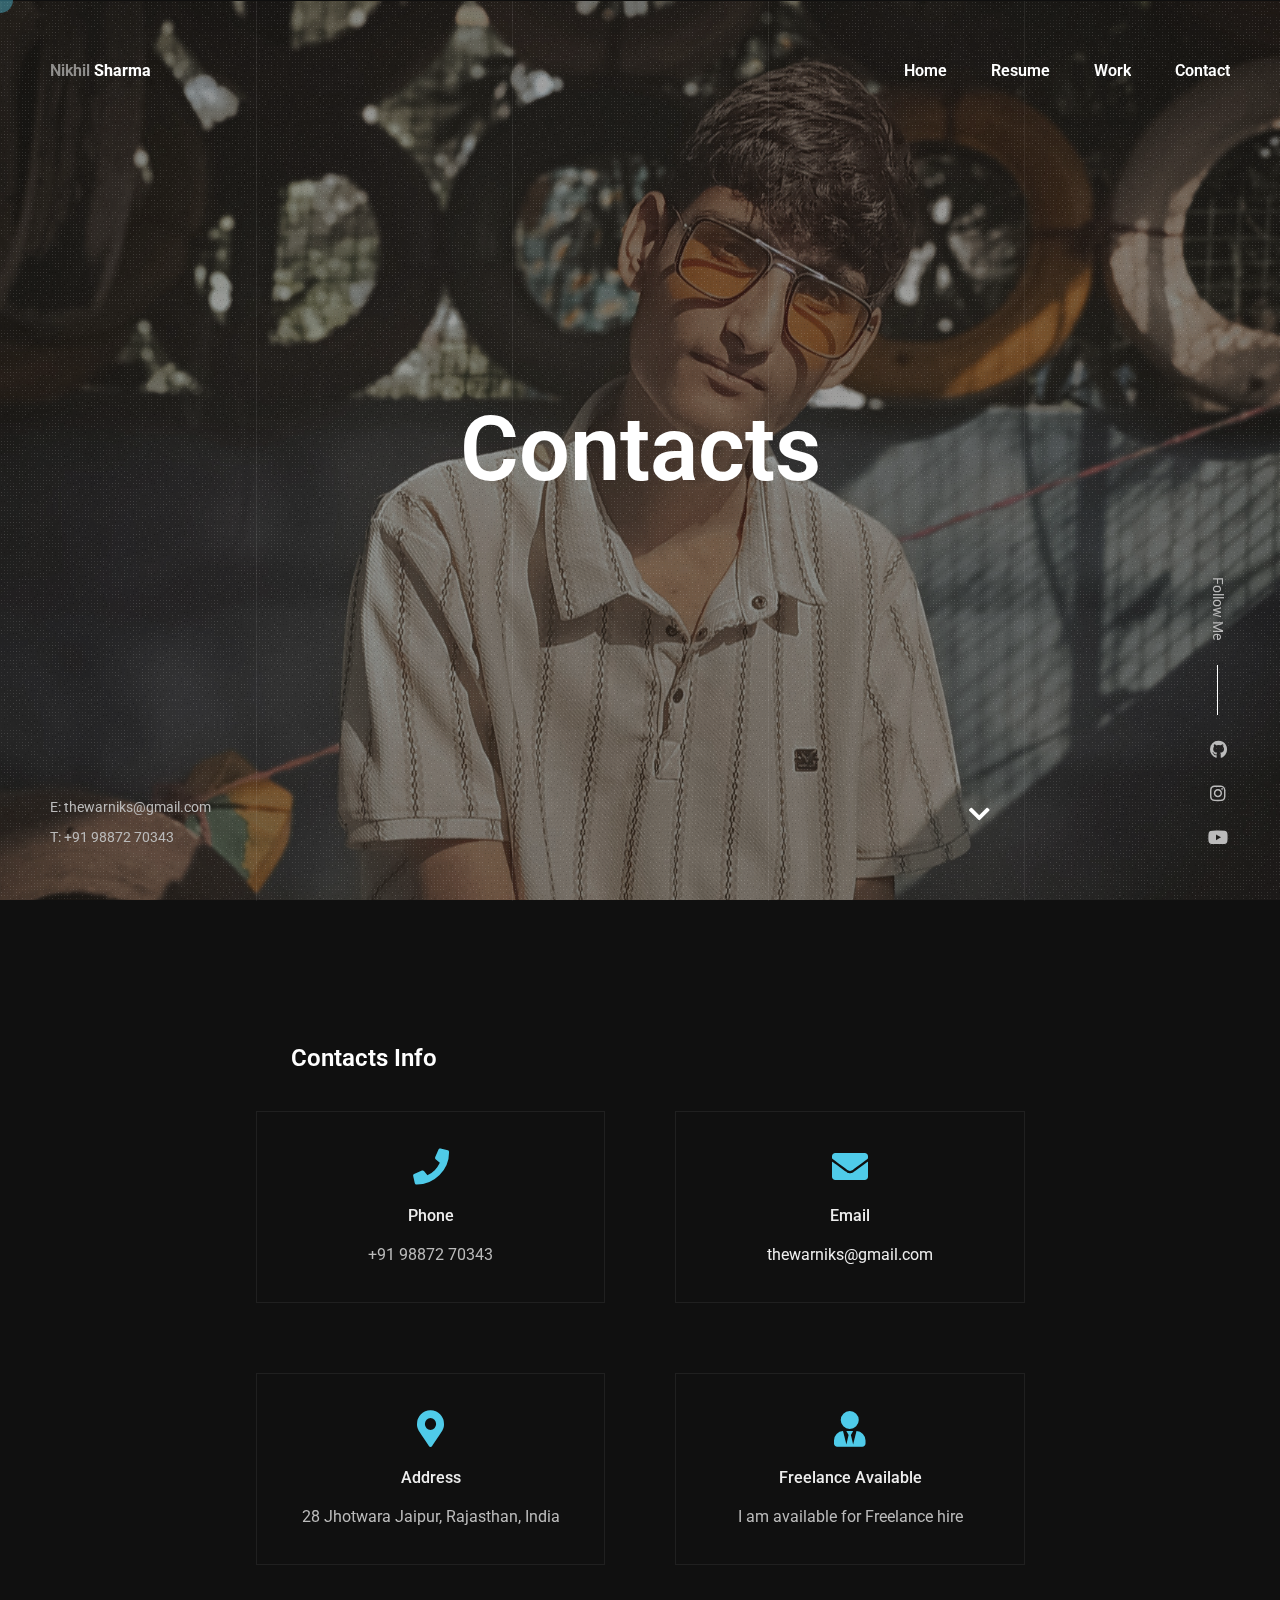
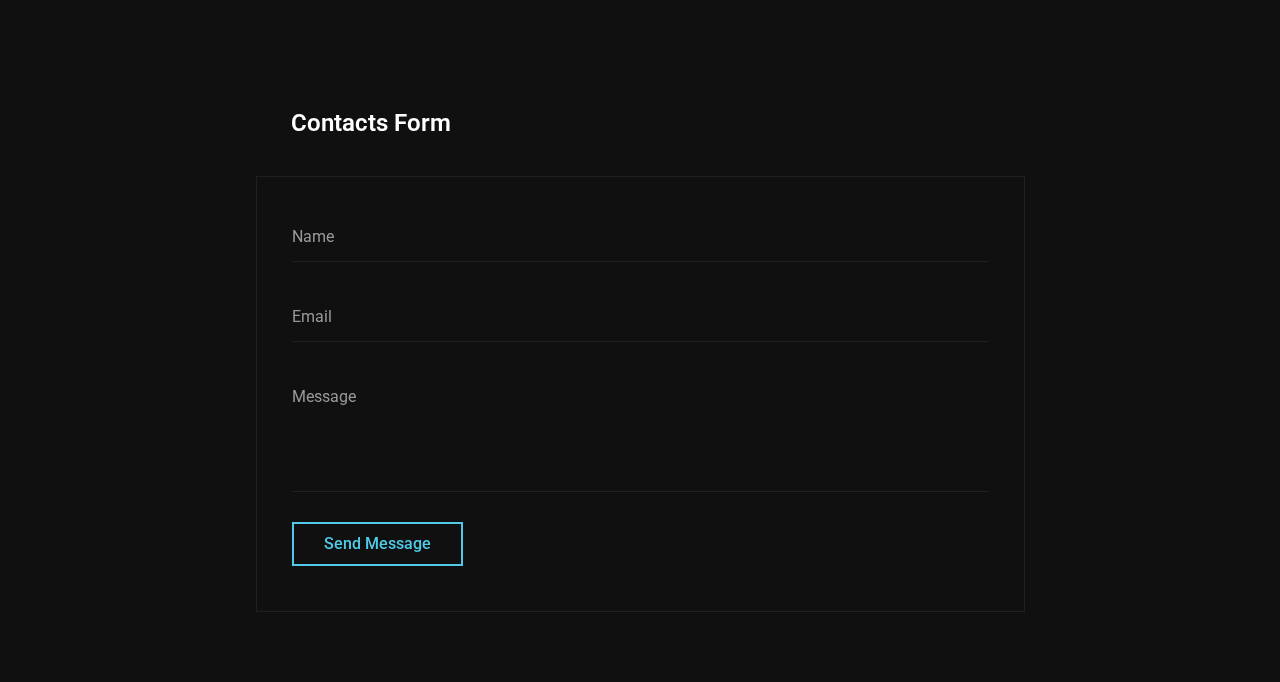
==== contacts_image.html @ a0427cec "third commit'" ====
<!doctype html>
<html lang="en-US">
<head>

	<!-- Meta -->
	<meta charset="UTF-8">
	<meta name="viewport" content="width=device-width, initial-scale=1, maximum-scale=1" />
	<meta name="description" content="CV & Resume Template" />
	<meta name="keywords" content="vcard, resposnive, resume, personal, card, cv, cvio, portfolio" />
	<meta name="author" content="beshleyua" />

	<!-- Title -->
	<title>Nikhil - Portfolio</title>

	<!-- Fonts -->
	<link href="https://fonts.googleapis.com/css?family=Roboto:100,100i,300,300i,400,400i,500,500i,700,700i,900,900i&display=swap&subset=cyrillic" rel="stylesheet">

	<!-- Styles -->
	<link rel="stylesheet" href="css/basic.css" />
	<link rel="stylesheet" href="css/layout.css" />
	<link rel="stylesheet" href="css/magnific-popup.css" />
	<link rel="stylesheet" href="css/animate.css" />
	<link rel="stylesheet" href="css/jarallax.css" />
	<link rel="stylesheet" href="css/swiper.css" />
	<link rel="stylesheet" href="css/fontawesome.css" />
	<link rel="stylesheet" href="css/brands.css" />
	<link rel="stylesheet" href="css/solid.css" />
	<link rel="stylesheet" href="css/theme-colors/blue.css" />

	<!-- Theme Colors
	<link rel="stylesheet" href="css/theme-colors/blue.css" />
	<link rel="stylesheet" href="css/theme-colors/green.css" />
	<link rel="stylesheet" href="css/theme-colors/orange.css" />
	<link rel="stylesheet" href="css/theme-colors/brown.css" />
	<link rel="stylesheet" href="css/theme-colors/purple.css" />
	<link rel="stylesheet" href="css/theme-colors/red.css" />
	<link rel="stylesheet" href="css/theme-colors/beige.css" />
	<link rel="stylesheet" href="css/theme-colors/green_light.css" />
	<link rel="stylesheet" href="css/theme-colors/yellow.css" />
	<link rel="stylesheet" href="css/theme-colors/yellow_light.css" />
	-->
		
	<!--[if lt IE 9]>
	<script src="http://css3-mediaqueries-js.googlecode.com/svn/trunk/css3-mediaqueries.js"></script>
	<script src="http://html5shim.googlecode.com/svn/trunk/html5.js"></script>
	<![endif]-->

	<link rel="shortcut icon" href="images/favicons/favicon.ico">

</head>

<body>

	<!-- Preloader -->
	<div class="preloader">
		<div class="centrize full-width">
			<div class="vertical-center">
				<div class="spinner">
					<div class="double-bounce1"></div>
					<div class="double-bounce2"></div>
				</div>
			</div>
		</div>
	</div>
	
	<!-- Container -->
	<div class="container">

		<!-- Cursor -->
		<div class="cursor-follower"></div>
	
		<!-- Header -->
		<header class="header">
			<div class="head-top">

				<!-- menu button -->
				<a href="#" class="menu-btn"><span></span></a>

				<!-- logo -->
				<div class="logo hover-masks-logo">
					<a href="https://wq0b6-my.sharepoint.com/:b:/g/personal/ujjwalsharma_wq0b6_onmicrosoft_com/EQtHelRPhvJIs4PC88YXalkBJMvrb05Q7qUsfB_AtxaTFA?e=tdg04E" target="_blank">
						<span class="mask-lnk">Nikhil <strong>Sharma</strong></span>
						<span class="mask-lnk mask-lnk-hover">Download <strong>CV</strong></span>
					</a>
				</div>
				
				<!-- top menu -->						
				<div class="top-menu hover-masks">
					<div class="top-menu-nav">	
						<div class="menu-topmenu-container">
							<ul class="menu">
								<li class="menu-item current-menu-item">
									<a href="index.html">Home</a>
								</li>
								<li class="menu-item current-menu-item">
									<a href="resume_image.html">Resume</a>
								</li>
								<li class="menu-item current-menu-item">
									<a href="works_creative.html">Work</a>
								</li>
								<li class="menu-item current-menu-item">
									<a href="contacts_image.html">Contact</a>
								</li>
							</ul>
						</div>
					</div>
				</div>

			</div>
		</header>
		
		<!-- Wrapper -->
		<div class="wrapper">

			<!-- Section Started -->
			<div class="section started section-title" id="section-started">

				<!-- background -->
				<div class="video-bg jarallax" style="background-image: url(images/resume_bg.jpg);">
					<div class="video-bg-mask"></div>
					<div class="video-bg-texture" id="grained_container"></div>
				</div>

				<!-- started content -->
				<div class="centrize full-width">
					<div class="vertical-center">
						<div class="started-content">
							<h1 class="h-title">Contacts</h1>
							<div class="h-subtitles">
								<div class="h-subtitle typing-bread">
									<p class="breadcrumbs">
										<a href="index.html">Home</a> / Contacts
									</p>
								</div>
								<span class="typed-bread"></span>
							</div>
						</div>
					</div>
				</div>

				<!-- mosue button -->
				<a href="#" class="mouse_btn" style="display: none;"><span class="icon fas fa-chevron-down"></span></a>

			</div>

			<!-- Section Contacts Info -->
			<div class="section contacts" id="section-contacts-info">
				<div class="content">

					<!-- title -->
					<div class="title">
						<div class="title_inner">Contacts Info</div>
					</div>

					<!-- contacts items -->
					<div class="service-items">

						<div class="service-col">
							<div class="service-item content-box">
								<div class="icon"><span class="fas fa-phone"></span></div>
								<div class="name">Phone</div>
								<div class="text">+91 98872 70343</div>
							</div>
						</div> 
						
						<div class="service-col">
							<div class="service-item content-box">
								<div class="icon"><span class="fas fa-envelope"></span></div>
								<div class="name">Email</div>
								<div class="text"><a href="mailto:thewarniks@gmail.com" style="text-decoration: none;">thewarniks@gmail.com</a></div>
							</div>
						</div>

						<div class="service-col">
							<div class="service-item content-box">
								<div class="icon"><span class="fas fa-map-marker-alt"></span></div>
								<div class="name">Address</div>
								<div class="text">28 Jhotwara Jaipur, Rajasthan, India</div>
							</div>
						</div>

						<div class="service-col">
							<div class="service-item content-box">
								<div class="icon"><span class="fas fa-user-tie"></span></div>
								<div class="name">Freelance Available</div>
								<div class="text">I am available for Freelance hire</div>
							</div>
						</div>

					</div>

					<div class="clear"></div>
				</div>
			</div>

			<!-- Section Contacts Form -->
			<div class="section contacts" id="section-contacts">
				<div class="content">

					<!-- title -->
					<div class="title">
						<div class="title_inner">Contacts Form</div>
					</div>

					<!-- form -->
					<div class="contact_form content-box">
						<form id="cform" method="post">
							<div class="group-val">
   								<input type="text" name="name" placeholder="Name" />
							</div>
							<div class="group-val">
								<input type="email" name="email" placeholder="Email" />
							</div>
							<div class="group-val ct-gr">
								<textarea name="message" placeholder="Message"></textarea>
							</div>
							<div class="group-bts">
								<button type="submit" class="btn hover-animated">
									<span class="circle"></span>
									<span class="lnk">Send Message</span>
								</button>
							</div>
						</form>
						<div class="alert-success">
							<p>Thanks, your message is sent successfully.</p>
						</div>
					</div>

				</div>
				<div class="clear"></div>
			</div>

		</div>
		
		<!-- Footer -->
		<footer class="footer">
			<div class="copy">
				<p>E: thewarniks@gmail.com</p>
				<p>T: +91 98872 70343</p>
			</div>
			<div class="soc-box">
				<div class="follow-label">Follow Me</div>
				<div class="soc">
					<a target="_blank" href="https://github.com/thewarniks">
						<span class="icon fab fa-github"></span>
					</a>
					<a target="_blank" href="https://www.instagram.com/the_warniks/">
						<span class="icon fab fa-instagram"></span>
					</a>
					<a target="_blank" href="https://www.youtube.com/@warniks">
						<span class="icon fab fa-youtube"></span>
					</a>
				</div>
			</div>
			<div class="clear"></div>
		</footer>

		<!-- Lines -->
		<div class="lines">
			<div class="line-col"></div>
			<div class="line-col"></div>
			<div class="line-col"></div>
			<div class="line-col"></div>
			<div class="line-col"></div>
		</div>
		
	</div>

	<!-- Scripts -->
	<script src="js/jquery.min.js"></script>
	<script src="js/jquery.validate.js"></script>
	<script src="js/magnific-popup.js"></script>
	<script src="js/simpleParallax.js"></script>
	<script src="js/typed.js"></script>
	<script src="js/jarallax.js"></script>
	<script src="js/jarallax-video.js"></script>
	<script src="js/jarallax-element.js"></script>
	<script src="js/imagesloaded.pkgd.js"></script>
	<script src="js/isotope.pkgd.js"></script>
	<script src="js/swiper.js"></script>
	<script src="js/grained.js"></script>
	<script src="js/scripts.js"></script>

</body>
</html>
---- css/basic.css ----
/**
*	Nikhil - Portfolio (HTML)
*	Version: 1.1
*	Author: beshleyua
*	Author URL: http://themeforest.net/user/beshleyua
*	Copyright © Cvio by beshleyua. All Rights Reserved.
**/

/* TABLE OF CONTENTS
	- Basic
	- Preloader
	- Container
	- Columns
	- Typography
	- Links
	- Buttons
	- Forms
	- Lists
	- Code
	- Tables
	- Alignment
	- Text Formating
	- Blockquote
	- Animations
*/

/* - Basic */
html {
	margin-right: 0 !important;
}

body {
	margin: 0;
	padding: 0;
	border: none;
	font-family: "Roboto";
	font-size: 16px;
	line-height: 1.5;
	color: #bbb;
	background: #101010;
	letter-spacing: 0;
	font-weight: 400;
	-webkit-font-smoothing: antialiased;
	-moz-osx-font-smoothing: grayscale;
	text-rendering: optimizeLegibility;
}

body.scroll_hidden {
	overflow: hidden;
	height: 100vh;
}

* {
	box-sizing: border-box;
	-webkit-box-sizing: border-box;
}

.clear {
	clear: both;
}

.cursor-follower {
	margin: -13px 0 0 -13px;
	position: absolute;
	background: #4bffa5;
	width: 26px;
	height: 26px;
	-webkit-transition: transform 1s cubic-bezier(0.02, 1.2, 0.8, 1), opacity 0.25s ease;
	transition: transform 1s cubic-bezier(0.02, 1.2, 0.8, 1), opacity 0.25s ease;
	opacity: 0.4;
	z-index: 1111;
	pointer-events: none;
	border-radius: 50%;
	-moz-border-radius: 50%;
	-webkit-border-radius: 50%;
	-khtml-border-radius: 50%;
}

.cursor-follower.hide {
	opacity: 0 !important;
}

@media (max-width: 1199px) {
	.cursor-follower {
		display: none;
	}
}
/* - Preloader */
.preloader {
	position: fixed;
	top: 0;
	left: 0;
	right: 0;
	bottom: 0;
	text-align: center;
	z-index: 11111;
}
.preloader .spinner {
	position: absolute;
	left: 50%;
	top: 0;
	width: 1px;
	height: 100%;
}
.preloader .spinner .double-bounce1, .preloader .spinner .double-bounce2 {
	position: absolute;
	top: 0;
	left: 0;
	width: 100%;
	height: 100%;
}
.preloader .spinner .double-bounce2 {
	background: rgba(255, 255, 255, 0.5);
	height: 0;
	-webkit-animation: loading 2.0s infinite ease-in-out;
	animation: loading 2.0s infinite ease-in-out;
}

/* - Container */
.container {
	position: relative;
	margin: 0;
	overflow: hidden;
}

.container:before {
	pointer-events: none;
	z-index: 12;
}

.lines {
	position: fixed;
	top: 0;
	left: 0;
	width: 100%;
	height: 100vh;
	font-size: 0;
	pointer-events: none;
	z-index: 1111;
}
.lines.no-lines .line-col:before {
	opacity: 0;
}

.lines .line-col {
	position: relative;
	display: inline-block;
	vertical-align: top;
	width: 20%;
	height: 100vh;
}

.lines .line-col:first-child:before {
	background: transparent;
}

.lines .line-col:first-child:after {
	left: auto;
	right: 0;
	width: 1000%;
}

.lines .line-col:first-child .line {
	display: none;
}

.lines .line-col:last-child:after {
	left: 0;
	right: auto;
	width: 1000%;
}

.lines .line-col:nth-child(1):before {
	-o-transition-delay: 2.9s;
	-webkit-transition-delay: 2.9s;
	transition-delay: 2.9s;
}

.lines .line-col:nth-child(1):after {
	top: 0;
	bottom: auto;
	-webkit-transition-delay: 0.9s;
	-o-transition-delay: 0.9s;
	transition-delay: 0.9s;
}

.lines .line-col:nth-child(2):before {
	-o-transition-delay: 2.7s;
	-webkit-transition-delay: 2.7s;
	transition-delay: 2.7s;
}

.lines .line-col:nth-child(2):after {
	top: auto;
	bottom: 0;
	-webkit-transition-delay: 0.7s;
	-o-transition-delay: 0.7s;
	transition-delay: 0.7s;
}

.lines .line-col:nth-child(3):before {
	-o-transition-delay: 2.2s;
	-webkit-transition-delay: 2.2s;
	transition-delay: 2.2s;
}

.lines .line-col:nth-child(3):after {
	top: 0;
	bottom: auto;
	-webkit-transition-delay: 0.2s;
	-o-transition-delay: 0.2s;
	transition-delay: 0.2s;
}

.lines .line-col:nth-child(4):before {
	-o-transition-delay: 2.5s;
	-webkit-transition-delay: 2.5s;
	transition-delay: 2.5s;
}

.lines .line-col:nth-child(4):after {
	top: auto;
	bottom: 0;
	-webkit-transition-delay: 0.5s;
	-o-transition-delay: 0.5s;
	transition-delay: 0.5s;
}

.lines .line-col:nth-child(5):before {
	-o-transition-delay: 3s;
	-webkit-transition-delay: 3s;
	transition-delay: 3s;
}

.lines .line-col:nth-child(5):after {
	top: 0;
	bottom: auto;
	-webkit-transition-delay: 1s;
	-o-transition-delay: 1s;
	transition-delay: 1s;
}

.lines .line-col:before {
	content: '';
	position: absolute;
	left: 0;
	top: 0;
	width: 1px;
	height: 0%;
	background: rgba(255, 255, 255, 0.07);
	transition: height 1s cubic-bezier(0.165, 0.85, 0.45, 1) 0s;
	-moz-transition: height 1s cubic-bezier(0.165, 0.85, 0.45, 1) 0s;
	-webkit-transition: height 1s cubic-bezier(0.165, 0.85, 0.45, 1) 0s;
	-o-transition: height 1s cubic-bezier(0.165, 0.85, 0.45, 1) 0s;
}

.lines .line-col:after {
	content: '';
	position: absolute;
	left: 0;
	top: 0;
	width: 100%;
	height: 100%;
	background: #1E1E1E;
	z-index: 12;
	transition: height 1s cubic-bezier(0.165, 0.85, 0.45, 1) 0s;
	-moz-transition: height 1s cubic-bezier(0.165, 0.85, 0.45, 1) 0s;
	-webkit-transition: height 1s cubic-bezier(0.165, 0.85, 0.45, 1) 0s;
	-o-transition: height 1s cubic-bezier(0.165, 0.85, 0.45, 1) 0s;
}

.lines.finish .line-col:before {
	height: 100%;
}

.lines.finish .line-col:after {
	height: 0%;
}

.lines.ready {
	z-index: 11;
}

.wrapper {
	position: relative;
}

.breadcrumbs {
	margin: 0;
}

.lines-off .lines .line-col:before {
	display: none;
}

.lines-on .lines .line-col:before {
	display: block;
}

@media (max-width: 1199px) {
	.lines .line-col {
		width: 33.333%;
	}

	.lines .line-col:nth-child(4),
	.lines .line-col:nth-child(5) {
		display: none;
	}
}
@media (max-width: 720px) {
	.lines .line-col {
		width: 50%;
	}

	.lines .line-col:nth-child(3),
	.lines .line-col:nth-child(4),
	.lines .line-col:nth-child(5) {
		display: none;
	}
}
/* - Columns */
.cols {
	position: relative;
}

.cols .col.col-sm {
	float: left;
	width: 25%;
}

@media (max-width: 720px) {
	.cols .col.col-sm {
		width: 100%;
	}
}
.cols .col.col-lg {
	float: left;
	width: 75%;
}

@media (max-width: 720px) {
	.cols .col.col-lg {
		width: 100%;
	}
}
.cols .col.col-md {
	float: left;
	width: 50%;
}

@media (max-width: 720px) {
	.cols .col.col-md {
		width: 100%;
	}
}
.cols:after {
	content: '';
	display: block;
	clear: both;
}

/* - Typography */
h1,
h2,
h3,
h4,
h5,
h6 {
	font-weight: 700;
	font-family: "Roboto";
	margin: 0;
	margin-top: 30px;
	margin-bottom: 30px;
	color: #141414;
}

h1 {
	font-size: 34px;
}

h2 {
	font-size: 30px;
}

h3 {
	font-size: 26px;
}

h4 {
	font-size: 22px;
}

h5 {
	font-size: 18px;
}

h6 {
	font-size: 14px;
}

p {
	font-size: 16px;
	padding: 0;
	margin: 30px 0;
}

strong {
	font-weight: 700;
}

@media screen and (max-width: 720px) {
	h1 {
		font-size: 24px;
	}

	h2 {
		font-size: 20px;
	}

	h3 {
		font-size: 18px;
	}

	h4 {
		font-size: 16px;
	}

	h5 {
		font-size: 14px;
	}

	h6 {
		font-size: 13px;
	}

	p {
		margin: 20px 0;
	}
}
/* - Links */
a {
	color: #eee;
	text-decoration: underline;
	outline: none;
}

a:hover {
	text-decoration: none;
	color: #4bffa5;
}

/* Animate Button Hover */
.ink {
	display: block;
	position: absolute;
	background: #4bffa5;
	transform: scale(0);
	-webkit-transform: scale(0);
	-moz-transform: scale(0);
	-o-transform: scale(0);
	transition: transform 2s cubic-bezier(0.165, 0.85, 0.45, 1) 0s;
	-moz-transition: transform 2s cubic-bezier(0.165, 0.85, 0.45, 1) 0s;
	-webkit-transition: transform 2s cubic-bezier(0.165, 0.85, 0.45, 1) 0s;
	-o-transition: transform 2s cubic-bezier(0.165, 0.85, 0.45, 1) 0s;
	border-radius: 100%;
	-moz-border-radius: 100%;
	-webkit-border-radius: 100%;
	-khtml-border-radius: 100%;
}

.ink.ink-animate {
	transform: scale(3);
	-webkit-transform: scale(3);
	-moz-transform: scale(3);
	-o-transform: scale(3);
}

.hover-animated .circle {
	position: absolute;
	width: 100%;
	height: 100%;
	display: block;
}

/* - Buttons */
.bts-center {
	text-align: center;
}

.bts-list {
	font-size: 0px;
}

.bts-list .btn {
	margin-right: 20px;
	margin-top: 20px;
}

.bts-list .btn:last-child {
	margin-right: 0px;
}

a.btn,
.btn, .single-post-text input[type="submit"] {
	margin-bottom: 10px;
	position: relative;
	overflow: hidden;
	display: inline-block;
	vertical-align: middle;
	height: 44px;
	line-height: 40px;
	text-align: center;
	font-size: 16px;
	color: #4bffa5;
	font-weight: 500;
	text-decoration: none;
	background: none;
	border: 2px solid #4bffa5;
	cursor: pointer;
	transition: 1s all cubic-bezier(0.165, 0.85, 0.45, 1) 0s;
	-moz-transition: 1s all cubic-bezier(0.165, 0.85, 0.45, 1) 0s;
	-webkit-transition: 1s all cubic-bezier(0.165, 0.85, 0.45, 1) 0s;
	-o-transition: 1s all cubic-bezier(0.165, 0.85, 0.45, 1) 0s;
}

a.btn .lnk,
.btn .lnk {
	padding: 0 30px;
	position: relative;
	display: block;
	z-index: 2;
	pointer-events: none;
}

a.btn:hover,
.btn:hover {
	color: #101010;
}

@media screen and (max-width: 720px) {
	a.btn, .btn, .single-post-text input[type="submit"] {
		font-size: 14px;
	}
}
/* - Forms */
form.post-password-form {
	max-width: 400px;
	margin: 0 auto;
	text-align: center;
}

input,
textarea,
button {
	display: block;
	font-family: "Roboto";
	font-size: 16px;
	height: 50px;
	width: 100%;
	color: #eee;
	margin-bottom: 30px;
	padding: 0;
	background: none !important;
	border: none;
	border-bottom: 1px solid rgba(255, 255, 255, 0.07);
	resize: none;
	outline: 0;
	border-radius: 0%;
	-moz-border-radius: 0%;
	-webkit-border-radius: 0%;
	-khtml-border-radius: 0%;
	transition: all 0.3s ease 0s;
	-moz-transition: all 0.3s ease 0s;
	-webkit-transition: all 0.3s ease 0s;
	-o-transition: all 0.3s ease 0s;
}

input:focus,
textarea:focus,
button:focus {
	color: #eee;
	border-bottom: 1px solid #eee;
}

textarea {
	height: 120px;
	padding: 0;
	padding-top: 15px;
}

button {
	width: auto;
	display: inline-block;
	vertical-align: top;
	text-align: left;
	border-bottom: 1px solid #eee;
	cursor: pointer;
	color: #eee;
}

button:hover {
	border-bottom: 1px solid #4bffa5;
}

label,
legend {
	display: block;
	padding-bottom: 10px;
	font-family: "Roboto";
	font-size: 13px;
}

fieldset {
	border-width: 0;
	padding: 0;
}

input[type="checkbox"],
input[type="radio"] {
	display: inline;
}

::-webkit-input-placeholder {
	color: #999999;
}

:-moz-placeholder {
	color: #999999;
}

::-moz-placeholder {
	color: #999999;
}

:-ms-input-placeholder {
	color: #999999;
}

input:focus::-webkit-input-placeholder,
textarea:focus::-webkit-input-placeholder {
	color: #eee;
}

input:focus:-moz-placeholder,
textarea:focus:-moz-placeholder {
	color: #eee;
}

input:focus::-moz-placeholder,
textarea:focus::-moz-placeholder {
	color: #eee;
}

input:focus:-ms-input-placeholder,
textarea:focus:-ms-input-placeholder {
	color: #eee;
}

input.error,
textarea.error,
input.wpcf7-not-valid,
textarea.wpcf7-not-valid {
	border-bottom: 1px solid red !important;
}

label.error,
.wpcf7-not-valid-tip {
	display: none !important;
}

input.error::-moz-placeholder,
textarea.error::-moz-placeholder,
input.wpcf7-not-valid::-moz-placeholder,
textarea.wpcf7-not-valid::-moz-placeholder {
	color: red;
}

input.error:-moz-placeholder,
textarea.error:-moz-placeholder,
input.wpcf7-not-valid:-moz-placeholder,
textarea.wpcf7-not-valid:-moz-placeholder {
	color: red;
}

input.error:-ms-input-placeholder,
textarea.error:-ms-input-placeholder,
input.wpcf7-not-valid:-ms-input-placeholder,
textarea.wpcf7-not-valid:-ms-input-placeholder {
	color: red;
}

input.error::-webkit-input-placeholder,
textarea.error::-webkit-input-placeholder,
input.wpcf7-not-valid::-webkit-input-placeholder,
textarea.wpcf7-not-valid::-webkit-input-placeholder {
	color: red;
}

div.wpcf7-response-output {
	margin: 0;
}

input[type="checkbox"],
input[type="radio"] {
	display: inline;
}

input[type="checkbox"], input[type="radio"] {
	width: auto;
	height: auto;
	margin-bottom: 10px;
	margin-right: 0;
	margin-left: 0;
}

input[type="checkbox"] {
	-webkit-appearance: checkbox;
}

input[type="radio"] {
	-webkit-appearance: radio;
}

input[type="text"],
input[type="email"],
input[type="tel"],
input[type="password"],
input[type="submit"],
textarea,
button {
	-webkit-appearance: none;
	-moz-appearance: none;
	appearance: none;
}

input[type="file"] {
	margin-bottom: 10px;
	border: none;
	height: auto;
}

select {
	margin-bottom: 10px;
	width: 100%;
	height: 30px;
}

span.wpcf7-list-item {
	display: inline-block;
	margin: 0 1em 0 0;
}

/* - Lists */
ul {
	list-style: disc;
	margin-top: 30px;
	margin-bottom: 30px;
	padding-left: 0px;
	list-style-position: inside;
}

ol {
	list-style: decimal;
	margin-top: 30px;
	margin-bottom: 30px;
	padding-left: 0px;
	list-style-position: inside;
}

ul ul, ol ol, ul ol, ol ul {
	margin-top: 15px;
	margin-bottom: 15px;
	margin-left: 15px;
}

/* - Code */
code {
	font-family: "Roboto";
	padding: 0 4px;
	font-style: italic;
	color: #999;
	text-decoration: none;
	display: inline-block;
	vertical-align: middle;
	overflow: auto;
	max-width: 100%;
	white-space: nowrap;
}

pre {
	background: #f6f6f6;
	font-family: "Roboto";
	margin: 30px 0;
	padding: 30px;
	max-width: 100%;
	overflow: auto;
	white-space: pre;
}

mark, ins {
	background: #eee;
	text-decoration: none;
}

/* - Tables */
table {
	width: 100%;
	margin: 30px 0;
	padding: 0;
	border-collapse: collapse;
	background: #fcfcfc;
}

table caption {
	padding: 6px 0;
	background: #f6f6f6;
	font-size: 12px;
}

th {
	color: #999;
	padding: 10px 20px;
	font-size: 12px;
	font-weight: 700;
	text-align: left;
	border: 4px solid #FFF;
	text-transform: uppercase;
}

th a {
	color: #999;
}

td {
	border: 4px solid #FFF;
	padding: 10px 20px;
	color: #363636;
	font-size: 13px;
	background: #f6f6f6;
}

td.pad {
	background: none;
}

dt {
	margin-bottom: 5px;
	font-size: 15px;
	font-weight: 700;
}

dd {
	margin-top: 0;
	margin-bottom: 30px;
	margin-left: 30px;
}

/* - Alignment */
.align-center {
	text-align: center !important;
}

.align-right {
	text-align: right !important;
}

.align-left {
	text-align: left !important;
}

.pull-right {
	float: right !important;
}

.pull-left {
	float: left !important;
}

.pull-none {
	float: none !important;
}

.alignright {
	margin-left: 20px !important;
	float: right !important;
	max-width: 50% !important;
}

.alignleft {
	margin-right: 20px !important;
	float: left !important;
	max-width: 50% !important;
}

.aligncenter {
	margin-left: auto !important;
	margin-right: auto !important;
	display: block !important;
}

.full-width {
	max-width: 100% !important;
	width: 100% !important;
}

.full-max-width {
	max-width: 100% !important;
	width: auto !important;
}

.centrize {
	display: table !important;
	table-layout: fixed !important;
	height: 100% !important;
	position: relative !important;
	top: 0;
	left: 0;
	z-index: 2;
}

.vertical-center {
	display: table-cell !important;
	vertical-align: middle !important;
}

/* - Text Formating */
.text-uppercase {
	text-transform: uppercase !important;
}

.text-lowercase {
	text-transform: lowercase !important;
}

.text-capitalize {
	text-transform: capitalize !important;
}

.text-regular {
	font-weight: 400 !important;
}

.text-bold {
	font-weight: 700 !important;
}

.text-italic {
	font-style: italic !important;
}

/* - Blockquote */
blockquote {
	font-family: "Roboto";
}

/* - Animations */
/* preloader */
@-webkit-keyframes loading {
	0% {
		height: 0;
		top: 0;
		bottom: auto;
	}
	50% {
		height: 100%;
		top: 0;
		bottom: auto;
	}
	51% {
		height: 100%;
		top: 0;
		bottom: auto;
	}
	52% {
		height: 100%;
		top: auto;
		bottom: 0;
	}
	100% {
		height: 0;
		top: auto;
		bottom: 0;
	}
}
@keyframes loading {
	0% {
		height: 0;
		top: 0;
		bottom: auto;
	}
	50% {
		height: 100%;
		top: 0;
		bottom: auto;
	}
	51% {
		height: 100%;
		top: 0;
		bottom: auto;
	}
	52% {
		height: 100%;
		top: auto;
		bottom: 0;
	}
	100% {
		height: 0;
		top: auto;
		bottom: 0;
	}
}
/* Mouse Button Animations */
@keyframes mouse-anim {
	0% {
		top: 0px;
	}
	50% {
		top: 10px;
	}
	100% {
		top: 0px;
	}
}
---- css/layout.css ----
/**
*	Nikhil - Portfolio (HTML)
*	Version: 1.1
*	Author: beshleyua
*	Author URL: http://themeforest.net/user/beshleyua
*	Copyright © Cvio by beshleyua. All Rights Reserved.
**/

/* TABLE OF CONTENTS
	- Header
	- Section
	- Started
	- About
	- Resume
	- Skills
	- Service
	- Portfolio
	- Box Items
	- Contacts
	- Blog
	- Footer
	- Popups
*/

/* - Header */
.header {
	padding: 50px;
	position: fixed;
	left: 0;
	top: 0;
	width: 100%;
	z-index: 100;
	transition: all 0.7s cubic-bezier(0.165, 0.85, 0.45, 1);
	-moz-transition: all 0.7s cubic-bezier(0.165, 0.85, 0.45, 1);
	-webkit-transition: all 0.7s cubic-bezier(0.165, 0.85, 0.45, 1);
	-o-transition: all 0.7s cubic-bezier(0.165, 0.85, 0.45, 1);
}

.header.fixed {
	padding-top: 30px;
	padding-bottom: 30px;
	top: 0;
	background: #101010;
}

.header:after {
	content: '';
	position: relative;
	display: block;
	clear: both;
}

.header .head-top {
	position: relative;
}

.header .menu-btn {
	position: relative;
	margin: 0 auto;
	width: 30px;
	height: 20px;
}

.header .menu-btn:before, .header .menu-btn:after {
	content: '';
	position: absolute;
	top: 0;
	left: 0;
	width: 100%;
	height: 2px;
	background: #FFF;
	transition: all 0.3s ease 0s;
	-moz-transition: all 0.3s ease 0s;
	-webkit-transition: all 0.3s ease 0s;
	-o-transition: all 0.3s ease 0s;
}

.header .menu-btn:after {
	top: auto;
	bottom: 0;
}

.header .menu-btn span {
	position: absolute;
	top: 50%;
	left: 0;
	width: 100%;
	height: 2px;
	background: #FFF;
	margin-top: -1px;
	transition: all 0.3s ease 0s;
	-moz-transition: all 0.3s ease 0s;
	-webkit-transition: all 0.3s ease 0s;
	-o-transition: all 0.3s ease 0s;
}

.header .logo {
	position: absolute;
	overflow: hidden;
	top: 50%;
	width: 150px;
	font-size: 16px;
	line-height: 2.5;
	font-weight: 600;
	color: rgba(255, 255, 255, 0.5);
	white-space: nowrap;
	transform: translateY(-50%);
	-webkit-transform: translateY(-50%);
	-moz-transform: translateY(-50%);
	-o-transform: translateY(-50%);
}

.header .logo img {
	max-width: 100%;
	width: auto;
	height: auto;
	display: block;
}

.header .logo a {
	color: rgba(255, 255, 255, 0.5);
	text-decoration: none;
	display: block;
}

.header .logo strong {
	color: #FFF;
}

.header .top-menu {
	text-align: right;
}

.header .top-menu .menu-top-menu-container {
	display: inline-block;
}

.header .top-menu ul {
	margin: 0;
	padding: 0;
	list-style: none;
}

.header .top-menu ul li {
	margin-left: 40px;
	display: inline-block;
	vertical-align: top;
	position: relative;
}

.header .top-menu ul li a {
	position: relative;
	overflow: hidden;
	display: block;
	font-size: 1em;
	line-height: 2.5;
	color: #FFF;
	font-weight: 600;
	opacity: 0.5;
	text-decoration: none;
	transition: color 0.7s cubic-bezier(0.165, 0.85, 0.45, 1);
	-moz-transition: color 0.7s cubic-bezier(0.165, 0.85, 0.45, 1);
	-webkit-transition: color 0.7s cubic-bezier(0.165, 0.85, 0.45, 1);
	-o-transition: color 0.7s cubic-bezier(0.165, 0.85, 0.45, 1);
}

.header .top-menu ul li:hover > .sub-menu, .header .top-menu ul li:hover > .children {
	opacity: 1;
	pointer-events: auto;
}

.header .top-menu ul li:hover > a, .header .top-menu ul li.current-menu-item > a {
	opacity: 1;
}

.header .top-menu ul li.menu-item-has-children > a .mask-lnk:after {
	content: "\f078";
	margin-left: 5px;
	position: relative;
	top: 0;
	display: inline-block;
	font-family: 'Font Awesome 5 Free';
	font-weight: 900;
	font-size: 0.8em;
	-moz-osx-font-smoothing: grayscale;
	-webkit-font-smoothing: antialiased;
	display: inline-block;
	font-style: normal;
	font-variant: normal;
	text-rendering: auto;
	line-height: 1;
}

.header .top-menu-nav .sub-menu,
.header .top-menu-nav .children {
	position: absolute;
	left: 0;
	top: 40px;
	padding: 10px 0;
	width: 190px;
	text-align: left;
	background: #1E1E1E;
	z-index: 50;
	opacity: 0;
	pointer-events: none;
	transition: all 0.3s ease 0s;
	-moz-transition: all 0.3s ease 0s;
	-webkit-transition: all 0.3s ease 0s;
	-o-transition: all 0.3s ease 0s;
	box-shadow: 0 5px 50px rgba(0, 0, 0, 0.1);
	-moz-box-shadow: 0 5px 50px rgba(0, 0, 0, 0.1);
	-webkit-box-shadow: 0 5px 50px rgba(0, 0, 0, 0.1);
	-khtml-box-shadow: 0 5px 50px rgba(0, 0, 0, 0.1);
}

.header .top-menu ul li:last-child .sub-menu,
.header .top-menu-nav .children {
	right: 0;
	left: auto;
}

.header .top-menu-nav .sub-menu:before,
.header .top-menu-nav .children:before {
	content: '';
	position: absolute;
	left: 10px;
	top: -12px;
	border: 6px solid transparent;
	border-bottom: 6px solid #1E1E1E;
}

.header .top-menu ul li:last-child .sub-menu:before,
.header .top-menu-nav .children:before {
	right: 10px;
	left: auto;
}

.header .top-menu-nav .sub-menu li,
.header .top-menu-nav .children li {
	margin-left: 0;
	padding: 8px 20px;
	display: block;
	border-bottom: 1px solid rgba(255, 255, 255, 0.07);
	height: auto;
}

.header .top-menu-nav .sub-menu li:last-child,
.header .top-menu-nav .children li:last-child {
	border-bottom: none;
}

.header .top-menu-nav .sub-menu li a,
.header .top-menu-nav .children li a {
	margin-top: 0;
	display: block;
	font-size: 12px;
	color: #FFF;
	opacity: 0.5;
}

.header .top-menu-nav .sub-menu li .sub-menu,
.header .top-menu-nav .children li .children {
	left: 100%;
	top: -10px;
}

.header .top-menu-nav .sub-menu li .sub-menu:before,
.header .top-menu-nav .children li .children:before {
	content: '';
	position: absolute;
	left: -12px;
	top: 16px;
	border: 6px solid transparent;
	border-right: 6px solid #FFF;
	border-bottom: 6px solid transparent;
}


.background-enabled .header .top-menu ul li.current-menu-item > a {
	opacity: 1;
}


.hover-masks .mask-lnk,
.hover-masks-logo .mask-lnk {
	position: relative;
	top: 0;
	left: 0;
	width: 100%;
	display: block;
	transform: translateY(0);
	-webkit-transform: translateY(0);
	-moz-transform: translateY(0);
	-o-transform: translateY(0);
	-webkit-transition: opacity 0.7s cubic-bezier(0.165, 0.85, 0.45, 1), color 0.7s cubic-bezier(0.165, 0.85, 0.45, 1), transform 0.7s cubic-bezier(0.165, 0.85, 0.45, 1);
	transition: opacity 0.7s cubic-bezier(0.165, 0.85, 0.45, 1), color 0.7s cubic-bezier(0.165, 0.85, 0.45, 1), transform 0.7s cubic-bezier(0.165, 0.85, 0.45, 1);
}


.hover-masks .mask-lnk.mask-lnk-hover,
.hover-masks-logo .mask-lnk.mask-lnk-hover {
	position: absolute;
	opacity: 0;
	transform: translateY(32px);
	-webkit-transform: translateY(32px);
	-moz-transform: translateY(32px);
	-o-transform: translateY(32px);
}


.hover-masks a:hover .mask-lnk,
.hover-masks-logo a:hover .mask-lnk {
	opacity: 1;
	transform: translateY(-32px);
	-webkit-transform: translateY(-32px);
	-moz-transform: translateY(-32px);
	-o-transform: translateY(-32px);
}


.hover-masks a:hover .mask-lnk.mask-lnk-hover,
.hover-masks-logo a:hover .mask-lnk.mask-lnk-hover {
	transform: translateY(0);
	-webkit-transform: translateY(0);
	-moz-transform: translateY(0);
	-o-transform: translateY(0);
}


/* header active */
.header.active {
	padding-top: 4vw;
	top: 0;
	overflow: auto;
	height: 100%;
	background: #101010;
	-webkit-overflow-scrolling: touch;
}

.header.active .menu-btn:before {
	opacity: 0;
}

.header.active .menu-btn:after {
	bottom: 9px !important;
	transform: rotate(-45deg);
	-webkit-transform: rotate(-45deg);
	-moz-transform: rotate(-45deg);
	-o-transform: rotate(-45deg);
}

.header.active .menu-btn span {
	transform: rotate(45deg);
	-webkit-transform: rotate(45deg);
	-moz-transform: rotate(45deg);
	-o-transform: rotate(45deg);
}

.header.active .top-menu {
	height: auto;
	opacity: 1;
	visibility: visible;
}

.header.active .top-menu ul li .sub-menu,
.header.active .top-menu ul li .children {
	display: block;
}

.header.active .top-menu ul > li > ul li a {
	line-height: 20px;
}


/* header tablet */
@media (max-width: 1199px) {
	.header .logo {
		position: relative;
		top: 0;
		transform: translateY(0%);
		-webkit-transform: translateY(0%);
		-moz-transform: translateY(0%);
		-o-transform: translateY(0%);
	}


	.header .menu-btn {
		display: block;
		transform: translateY(50%);
		-webkit-transform: translateY(50%);
		-moz-transform: translateY(50%);
		-o-transform: translateY(50%);
	}


	.header .top-menu-nav {
		display: block;
	}


	.header .top-menu {
		position: relative;
		top: 0;
		left: 0;
		margin-top: 0;
		margin-left: 0;
		margin-right: 0;
		float: none;
		width: auto;
		height: 0px;
		text-align: center;
		opacity: 0;
		visibility: hidden;
		transition: opacity 0.35s cubic-bezier(0.165, 0.85, 0.45, 1);
		-moz-transition: opacity 0.35s cubic-bezier(0.165, 0.85, 0.45, 1);
		-webkit-transition: opacity 0.35s cubic-bezier(0.165, 0.85, 0.45, 1);
		-o-transition: opacity 0.35s cubic-bezier(0.165, 0.85, 0.45, 1);
	}


	.header.active .top-menu {
		margin-top: 20px;
	}


	.header .top-menu .menu-top-menu-container {
		display: block;
	}


	.header .top-menu ul li {
		margin-left: 0;
		display: block;
	}


	.header .top-menu-nav .sub-menu, .header .top-menu-nav .children {
		position: relative;
		left: 0;
		top: 0;
		margin: 20px 0;
		width: auto;
		text-align: center;
		pointer-events: none;
		display: block;
		opacity: 0;
		visibility: hidden;
	}


	.header.active .top-menu-nav .sub-menu, .header.active .top-menu-nav .children {
		opacity: 1;
		visibility: visible;
		pointer-events: auto;
	}


	.header .top-menu-nav .sub-menu:before, .header .top-menu-nav .children:before {
		margin-left: -6px;
		left: 50%;
	}


	.header .top-menu-nav .sub-menu li .sub-menu, .header .top-menu-nav .children li .children {
		left: 0;
		top: 0;
		margin: 0 -20px;
		background: #f4f4f4;
		box-shadow: none;
		-moz-box-shadow: none;
		-webkit-box-shadow: none;
		-khtml-box-shadow: none;
	}


	.header .top-menu-nav .sub-menu li .sub-menu:before, .header .top-menu-nav .children li .children:before {
		left: 50%;
		top: -12px;
		border: 6px solid transparent;
		border-right: 6px solid transparent;
		border-bottom: 6px solid #FFF;
	}


	.header .top-menu ul li:last-child .sub-menu:before, .header .top-menu-nav .children:before {
		right: 50%;
		left: auto;
		margin-left: 0;
		margin-right: -6px;
	}


	.header .menu-btn {
		display: block;
		float: right;
	}

}

/* header mobile */
@media (max-width: 720px) {
	.header {
		margin: 0;
		padding: 0 30px;
		top: 30px;
	}


	.header .logo {
		padding: 0;
		max-width: 240px;
	}


	.header.active .top-menu {
		padding-bottom: 30px;
	}


	.wp-block-media-text {
		display: block;
	}


	.wp-block-media-text .wp-block-media-text__content {
		padding: 0;
	}

}

/* - Section */
.section {
	position: relative;
	padding-left: 20%;
	padding-right: 20%;
	padding-top: 70px;
	padding-bottom: 70px;
	z-index: 12;
}

.section:first-child {
	padding-top: 150px;
}

.section .content {
	position: relative;
}

.section .content .portfolio-cols .title {
	margin-left: 0;
}

.section .content-box {
	margin-right: -1px;
	padding: 35px;
	font-size: 16px;
	background: #101010;
	border: 1px solid rgba(255, 255, 255, 0.07);
}

.section .content-box .single-post-text > *:first-child {
	margin-top: 0;
}

.section .title {
	position: relative;
	margin: 0 0 35px 35px;
}

.section .title .title_inner {
	display: inline-block;
	vertical-align: top;
	position: relative;
	font-size: 24px;
	color: #FFF;
	font-weight: 600;
	transition: all 0.3s ease 0s;
	-moz-transition: all 0.3s ease 0s;
	-webkit-transition: all 0.3s ease 0s;
	-o-transition: all 0.3s ease 0s;
}


/* section tablet */
@media (max-width: 1199px) {
	.section {
		padding-left: 50px;
		padding-right: 50px;
	}

}

/* section mobile */
@media (max-width: 720px) {
	.section {
		padding-top: 50px;
		padding-bottom: 50px;
		padding-left: 30px;
		padding-right: 30px;
	}


	.section .title {
		margin: 0 0 30px 0;
	}

}

/* - Started */
.section.started {
	margin: 0;
	padding: 0;
	position: relative;
	overflow: hidden;
	height: 100vh;
	z-index: 11;
}

.section.started.personal {
	z-index: 12;
}

.section.started .started-content .logo {
	position: relative;
	display: inline-block;
	top: -100px;
	left: -300px;
	width: 740px;
	height: 600px;
	background-repeat: no-repeat;
	background-position: center center;
	background-size: cover;
	-webkit-clip-path: polygon(31% 0, 100% 25%, 61% 100%, 0 93%);
	clip-path: polygon(31% 0, 100% 25%, 61% 100%, 0 93%);
}

.section.started .started-content .h-title {
	margin: 0;
	position: absolute;
	left: calc(20% + 35px);
	bottom: 50px;
	max-width: 560px;
	font-size: 20px;
	font-weight: 300;
	color: #FFF;
	word-break: break-word;
	-ms-word-wrap: break-word;
	word-wrap: break-word;
}

.section.started .started-content .h-title strong {
	color: #4bffa5;
}

.section.started .started-content .h-subtitles {
	font-size: 38px;
	height: 38px;
	opacity: 0;
}

.section.started .started-content .h-subtitles.ready {
	opacity: 1;
}

.section.started .started-content .h-subtitle,
.section.started .started-content .typed-subtitle,
.section.started .started-content .typed-bread {
	margin-top: -45px;
	position: absolute;
	top: 50%;
	left: 0;
	width: 100%;
	display: block;
	font-size: 90px;
	line-height: 90px;
	font-weight: 500;
	color: #FFF;
	text-align: center;
}

.section.started .started-content .h-subtitle strong,
.section.started .started-content .typed-subtitle strong {
	color: #4bffa5;
}

.section.started.layout-creative {
	margin: 0 auto;
	margin-bottom: 0;
	padding-top: 20%;
	padding-left: 20%;
	padding-right: 20%;
	padding-bottom: 70px;
	width: auto;
	height: auto !important;
}

.section.started.layout-creative .started-content {
	padding-left: 0;
	padding-right: 0;
	display: block;
	text-align: left;
}

.section.started.layout-creative .started-content .h-title {
	margin: 0 0 5px 33px;
	padding-right: 0;
	position: relative;
	left: 0;
	top: 0;
	bottom: auto;
	max-width: 800px;
	font-size: 44px;
	font-family: "Roboto";
	font-weight: 500;
	text-transform: none;
	letter-spacing: 0em;
}

.section.started.layout-creative .started-content .h-subtitle,
.section.started.layout-creative .started-content .typed-subtitle,
.section.started.layout-creative .started-content .typed-bread,
.section.started.layout-creative .started-content .typed-cursor {
	margin-top: 0;
	margin-left: 35px;
	position: relative;
	font-size: 18px;
	line-height: 40px;
	text-align: left;
	color: #999;
}

.section.started.layout-creative .started-content .h-subtitle,
.section.started.layout-creative .started-content .typed-subtitle {
	top: 0;
}

.section.started.layout-creative .started-content .h-subtitle p {
	font-size: 18px;
	line-height: 40px;
}

.section.started.personal {
	text-align: center;
}

.section.started.personal .started-content .h-title {
	margin-left: -85px;
	margin-top: 85px;
	position: absolute;
	left: 50%;
	top: 50%;
	bottom: auto;
	width: 560px;
	text-align: left;
}

.section.started.personal .started-content .typed-subtitle,
.section.started.personal .started-content .typed-bread {
	margin-top: 0;
	top: auto;
	bottom: 50px;
	left: 20%;
	line-height: 74px;
	text-align: left;
}

.section.started.section-title .started-content .h-title {
	margin-top: 0;
	padding-right: 0;
	position: relative;
	top: 0;
	left: 0;
	bottom: 0;
	max-width: 100%;
	font-size: 7vw;
	line-height: 7vw;
	font-weight: 600;
	text-align: center;
}

.section.started.section-title .started-content .h-subtitles {
	height: auto;
}

.section.started.section-title .started-content .h-subtitle,
.section.started.section-title .started-content .typed-subtitle,
.section.started.section-title .started-content .typed-bread {
	margin: 0;
	padding-left: 35px;
	position: absolute;
	left: 20%;
	top: auto;
	bottom: 50px;
	width: auto;
	max-width: 560px;
	font-size: 20px;
	line-height: 1.5;
	font-weight: 400;
	text-align: left;
}

.section.started.section-title .started-content .h-subtitle p {
	margin: 0;
	font-size: 20px;
	line-height: 1.5;
}

.section.started .mouse_btn {
	font-size: 24px;
	color: #4bffa5;
	text-align: center;
	position: absolute;
	width: 20px;
	height: 40px;
	left: 50%;
	bottom: 7%;
	margin-left: -10px;
	z-index: 2;
}

.section.started .mouse_btn .icon {
	position: relative;
	top: 0px;
	animation: mouse-anim 1s ease-out 0s infinite;
}

.section.started .swiper-nav {
	position: absolute;
	left: calc(20% + 35px);
	bottom: 120px;
	width: 66px;
	height: 24px;
	z-index: 3;
}

.section.started .swiper-nav .swiper-button-prev,
.section.started .swiper-nav .swiper-button-next {
	width: 20px;
	height: 20px;
	margin-top: -10px;
	background: none;
	font-size: 22px;
	color: #FFF;
	text-decoration: none;
	transition: all 0.3s ease 0s;
	-moz-transition: all 0.3s ease 0s;
	-webkit-transition: all 0.3s ease 0s;
	-o-transition: all 0.3s ease 0s;
}


.section.started + .section,
.section.started.layout-creative + .section {
	margin-top: 70px;
}


.section.started.section-title .started-content .typed-bread,
.section.started.layout-creative .started-content .typed-bread,
.background-enabled .section.started.section-title .started-content .typed-bread,
.background-enabled .section.started.layout-creative .started-content .typed-bread {
	top: auto;
	font-size: 16px;
	line-height: 1.9;
	color: rgba(255, 255, 255, 0.5);
	font-weight: 400;
	opacity: 1;
}


.section.started.section-title .started-content .typed-bread a,
.section.started.layout-creative .started-content .typed-bread a {
	color: #FFF;
	text-decoration: none;
	font-weight: 500;
	opacity: 1;
}


.section.started .started-content .typed-cursor,
.section.started.layout-creative .mouse_btn,
.section.started.layout-post-creative .mouse_btn {
	display: none !important;
}


.section.started .swiper-button-prev, .section.started .swiper-container-rtl .swiper-button-next {
	left: 0;
	right: auto;
}


.section.started .swiper-button-next, .section.started .swiper-container-rtl .swiper-button-prev {
	left: auto;
	right: 0;
}


.started-carousel {
	position: absolute;
	left: 0;
	top: 0;
	width: 100%;
	height: 100%;
}

.started-carousel .swiper-container,
.started-carousel .swiper-wrapper {
	height: 100%;
}

.started-carousel .swiper-slide {
	opacity: 1 !important;
}

.started-carousel .swiper-slide.first {
	z-index: 2;
}

.started-carousel .main-img {
	position: absolute;
	top: 0;
	left: 0;
	width: 100%;
	height: 100%;
	background-position: center center;
	background-size: cover;
	background-repeat: no-repeat;
	clip-path: polygon(0 0, 20% 0, 20% 0, 40% 0, 40% 0, 60% 0, 60% 0, 80% 0, 80% 0, 100% 0, 100% 0, 100% 100%, 100% 100%, 80% 100%, 80% 100%, 60% 100%, 60% 100%, 40% 100%, 40% 100%, 20% 100%, 20% 100%, 0 100%);
	-webkit-clip-path: polygon(0 0, 20% 0, 20% 0, 40% 0, 40% 0, 60% 0, 60% 0, 80% 0, 80% 0, 100% 0, 100% 0, 100% 100%, 100% 100%, 80% 100%, 80% 100%, 60% 100%, 60% 100%, 40% 100%, 40% 100%, 20% 100%, 20% 100%, 0 100%);
	transition: 1s all cubic-bezier(0.165, 0.85, 0.45, 1) 0s;
	-moz-transition: 1s all cubic-bezier(0.165, 0.85, 0.45, 1) 0s;
	-webkit-transition: 1s all cubic-bezier(0.165, 0.85, 0.45, 1) 0s;
	-o-transition: 1s all cubic-bezier(0.165, 0.85, 0.45, 1) 0s;
}

.started-carousel .swiper-slide.swiper-clip-active .main-img {
	clip-path: polygon(0 0, 20% 0, 20% 100%, 40% 100%, 40% 0, 60% 0, 60% 100%, 80% 100%, 80% 0, 100% 0, 100% 0, 100% 100%, 100% 0%, 80% 0%, 80% 100%, 60% 100%, 60% 0%, 40% 0%, 40% 100%, 20% 100%, 20% 0%, 0 0%);
	-webkit-clip-path: polygon(0 0, 20% 0, 20% 100%, 40% 100%, 40% 0, 60% 0, 60% 100%, 80% 100%, 80% 0, 100% 0, 100% 0, 100% 100%, 100% 0%, 80% 0%, 80% 100%, 60% 100%, 60% 0%, 40% 0%, 40% 100%, 20% 100%, 20% 0%, 0 0%);
}


.section.started .mouse_btn {
	left: auto;
	right: calc(20% + 35px);
	margin-left: 0;
}

/* section started desktop */
@media (min-width: 1200px) {
	.section.started .started-content .logo {
		top: -11.5vh;
		left: -18.5vw;
		width: 56vw;
		height: 80vh;
	}
	.section.started.personal .started-content .h-title {
		margin-left: 0;
		margin-top: 0;
		left: 50vw;
		top: 60vh;
		bottom: auto;
	}
}

/* section started tablet */
@media (max-width: 1199px) {
	.section.started.layout-creative, .section.started.layout-post-creative {
		padding-top: 35vw;
		padding-left: 50px;
		padding-right: 50px;
	}


	.section.started .started-content .h-title {
		left: 50px;
	}


	.section.started .started-content .h-title br {
		display: none;
	}


	.section.started .started-content .h-subtitle,
	.section.started .started-content .typed-subtitle,
	.section.started .started-content .typed-bread {
		margin-top: -35px;
		font-size: 60px;
		line-height: 70px;
	}


	.section.started.section-title .started-content .h-subtitle,
	.section.started.section-title .started-content .typed-subtitle,
	.section.started.section-title .started-content .typed-bread {
		padding-left: 0;
		left: 50px;
	}


	.section.started.personal .started-content .typed-subtitle,
	.section.started.personal .started-content .typed-bread {
		left: 50px;
		width: auto;
	}


	.section.started .swiper-nav {
		left: 50px;
	}


	.section.started .started-content .logo {
		top: -50px;
		left: -150px;
		width: 640px;
		height: 560px;
	}


	.section.started.personal .started-content .h-title {
		margin-left: 15px;
		margin-top: 115px;
		width: 320px;
	}


	.section.started.layout-creative .started-content .h-title,
	.section.started.layout-creative .started-content .h-subtitle,
	.section.started.layout-creative .started-content .typed-subtitle,
	.section.started.layout-creative .started-content .typed-bread,
	.section.started.layout-creative .started-content .typed-cursor {
		margin-left: 0;
	}


	.section.started .mouse_btn {
		left: auto;
		right: 120px;
		margin-left: 0;
	}

}

/* section started mobile */
@media (max-width: 720px) {
	.section.started {
		padding: 0 30px;
	}


	.section.started.layout-creative,
	.section.started.layout-post-creative {
		padding-top: 50vw;
		padding-left: 30px;
		padding-right: 30px;
		padding-bottom: 30px;
	}


	.section.started .started-content .h-title {
		left: 0;
		bottom: 30px;
		padding-right: 50px;
		font-size: 17px;
	}


	.section.started .started-content .h-subtitle,
	.section.started .started-content .typed-subtitle,
	.section.started .started-content .typed-bread {
		margin-top: -20px;
		font-size: 30px;
		line-height: 40px;
	}


	.section.started.section-title .started-content .h-title {
		font-size: 10vw;
		line-height: 10vw;
	}


	.section.started.section-title .started-content .typed-bread,
	.section.started.layout-creative .started-content .typed-bread,
	.background-enabled .section.started.section-title .started-content .typed-bread,
	.background-enabled .section.started.layout-creative .started-content .typed-bread {
		font-size: 14px;
	}


	.section.started.layout-creative .started-content .h-title,
	.section.started.layout-post-creative .started-content .h-title {
		font-size: 23px;
	}


	.section.started .started-content .logo {
		position: absolute;
		top: 0;
		left: -30px;
		width: 110vw;
		height: 62vh;
		-webkit-clip-path: polygon(25% 0, 100% 25%, 80% 100%, 0 85%);
		clip-path: polygon(25% 0, 100% 25%, 80% 100%, 0 85%);
	}


	.section.started.personal .started-content .h-title {
		left: 0;
		top: 64vh;
		bottom: auto;
		width: 100%;
		margin-top: 0;
		margin-left: 0;
	}


	.section.started.personal .started-content .typed-subtitle,
	.section.started.personal .started-content .typed-bread {
		left: 0;
		bottom: 30px;
		padding-right: 50px;
		font-size: 20px;
		line-height: 30px;
	}


	.section.started .swiper-nav {
		left: 30px;
	}


	.section.started .mouse_btn {
		right: 50%;
		margin-left: 0;
		margin-right: -10px;
		bottom: 150px;
	}


	.section.started.section-title .started-content .h-subtitle,
	.section.started.section-title .started-content .typed-subtitle,
	.section.started.section-title .started-content .typed-bread {
		left: 0;
	}


	.section.started + .section, .section.started.layout-creative + .section {
		margin-top: 0;
	}

}

/* section started mobile */
@media (max-width: 340px) {
	.section.started .swiper-nav {
		bottom: 145px;
	}

}

/* section started mobile landscape */
@media screen and (orientation: landscape) and (min-device-width: 319px) and (max-device-width: 1199px) {
	.section.started .started-content .logo {
		position: absolute;
		left: -30px;
		right: -30px;
		top: 0;
		width: auto;
		height: 100%;
		-webkit-clip-path: none;
		clip-path: none;
	}


	.section.started.personal .started-content .h-title {
		top: auto;
		left: 50px;
		bottom: 50px;
		width: auto;
		margin-left: 0;
		margin-top: 0;
		margin-right: 50px;
	}


	.section.started.personal .started-content .typed-subtitle,
	.section.started.personal .started-content .typed-bread {
		display: none;
	}


	.section.started .swiper-nav {
		bottom: 120px;
	}

}

@media screen and (orientation: landscape) and (min-device-width: 319px) and (max-device-width: 670px) {
	.section.started.personal .started-content .h-title {
		left: 0;
		bottom: 30px;
		margin-right: 30px;
	}


	.section.started .swiper-nav {
		bottom: 100px;
	}

}

/* - About */
.section.about .image {
	float: left;
	width: 160px;
	font-size: 0;
}

.section.about .image img {
	width: 100%;
	height: auto;
}

.section.about .desc {
	margin-left: 195px;
}

.section.about .desc p {
	word-break: break-word;
}

.section.about .desc p:first-child {
	margin-top: 0;
}


.info-list {
	margin-bottom: 20px;
}

.info-list ul {
	list-style: none;
	margin: 0;
	padding: 0;
}

.info-list ul li {
	display: inline-block;
	vertical-align: top;
	width: 48%;
	margin: 0 0 6px 0;
}

.info-list ul li strong {
	font-weight: 400;
	color: #4bffa5;
}


/* section about fullhd */
@media (min-width: 1700px) {
	.info-list ul li {
		width: 32%;
	}

}

/* section about tablet */
@media (max-width: 1199px) {
	.section.about .image {
		width: 120px;
		margin-right: 0;
		margin-bottom: 25px;
	}


	.section.about .desc {
		margin-left: 145px;
	}

}

/* section about mobile */
@media (max-width: 720px) {
	.section.about .image {
		margin: 0 auto 20px auto;
		float: none;
		width: 100px;
		text-align: center;
	}


	.section.about .desc {
		margin-left: 0;
		text-align: center;
	}


	.info-list ul li {
		width: 100%;
	}

}

/* - Resume */
.section .col:nth-child(odd) {
	padding-right: 35px;
}

.section .col:nth-child(even) {
	padding-left: 35px;
}

.section .col:nth-child(even) .content-box {
	margin-right: -1px;
}


.resume-items .resume-item {
	position: relative;
	margin: 70px 0 0 0;
}

.resume-items .resume-item:first-child {
	margin: 0;
}

.resume-items .resume-item .date {
	position: relative;
	margin: 0 0 5px 0;
	display: inline-block;
	font-size: 12px;
	color: #999;
}

.resume-items .resume-item .name {
	margin: 0 0 15px 0;
	color: #eee;
	font-weight: 500;
}

.resume-items .resume-item.active .date {
	color: #4bffa5;
	font-weight: 600;
}


/* section resume tablet */
@media (max-width: 1199px) {
	.section .col:nth-child(odd) {
		padding-right: 20px;
	}


	.section .col:nth-child(even) {
		padding-left: 20px;
	}


	.resume-items .resume-item {
		margin: 40px 0 0 0;
	}

}

/* section resume mobile */
@media (max-width: 720px) {
	.section .col:nth-child(odd) {
		padding-right: 0;
		margin-bottom: 40px;
	}


	.section .col:nth-child(even) {
		padding-left: 0;
	}

}

/* - Skills */
.skills ul {
	margin: -35px 0 0 0;
	padding: 0;
	list-style: none;
	font-size: 0;
}

.skills ul li {
	position: relative;
	padding: 35px 0 0 0;
}

.skills ul li:after {
	display: none;
}

.skills ul li:last-child {
	padding-bottom: 0;
}

.skills ul li .name {
	margin: 0 0 10px 0;
	position: relative;
	font-size: 16px;
	color: #eee;
	font-weight: 500;
}

.skills ul li .progress {
	display: block;
	height: 4px;
	position: relative;
	width: 100%;
	background: rgba(255, 255, 255, 0.1);
}

.skills ul li .progress .percentage {
	left: 0;
	top: 0;
	position: absolute;
	height: 4px;
	width: 0%;
	background: #4bffa5;
	transition: all 0.3s ease 0s;
	-moz-transition: all 0.3s ease 0s;
	-webkit-transition: all 0.3s ease 0s;
	-o-transition: all 0.3s ease 0s;
}

.skills ul li .progress .percentage .percent {
	position: absolute;
	top: -34px;
	right: 0;
	font-size: 16px;
	font-weight: 400;
}

.skills.list ul {
	margin: 0 -35px;
}

.skills.list ul li {
	padding-top: 0;
	padding-bottom: 0;
	padding-left: 35px;
	padding-right: 35px;
	display: inline-block;
	vertical-align: top;
	width: 50%;
}

.skills.list ul li .name {
	padding-left: 35px;
	position: relative;
}

.skills.list ul li .name:before {
	content: "\f00c";
	position: absolute;
	left: 0;
	top: 3px;
	display: inline-block;
	color: #4bffa5;
	font-family: 'Font Awesome 5 Free';
	font-weight: 900;
	-moz-osx-font-smoothing: grayscale;
	-webkit-font-smoothing: antialiased;
	display: inline-block;
	font-style: normal;
	font-variant: normal;
	text-rendering: auto;
	line-height: 1;
}

.skills.list ul li .progress {
	display: none;
}

.skills.dotted ul {
	margin-left: -35px;
	margin-right: -35px;
}

.skills.dotted ul li {
	padding-left: 35px;
	padding-right: 35px;
	width: 50%;
	display: inline-block;
	vertical-align: top;
}

.skills.dotted ul li .progress {
	height: 14px;
	background: transparent !important;
}

.skills.dotted ul li .progress .percentage {
	position: relative;
	overflow: hidden;
	top: 0;
	height: 14px;
	background: transparent !important;
	z-index: 2;
}

.skills.dotted ul li .progress .dg,
.skills.dotted ul li .progress .da {
	position: absolute;
	left: 0;
	top: 0;
	width: 100%;
	display: flex;
	justify-content: space-between;
	height: 14px;
}

.skills.dotted ul li .progress .dg span,
.skills.dotted ul li .progress .da span {
	display: block;
	width: 14px;
	height: 14px;
	background: rgba(255, 255, 255, 0.1);
	border-radius: 14px;
	-moz-border-radius: 14px;
	-webkit-border-radius: 14px;
	-khtml-border-radius: 14px;
}

.skills.dotted ul li .progress .da {
	top: 0;
}

.skills.dotted ul li .progress .da span {
	background: #4bffa5;
}

.skills.circles ul li {
	margin-top: 35px;
	padding: 0 0 60px 0;
	display: inline-block;
	vertical-align: top;
	width: 25%;
}

.skills.circles ul li:last-child {
	padding-bottom: 40px;
}

.skills.circles ul li .name {
	margin: 0 0 0 -45px;
	position: absolute;
	top: 105px;
	left: 50%;
	width: 90px;
	text-align: center;
}

.skills.circles ul li .progress {
	margin: 0 auto;
	position: relative;
	font-size: 90px;
	width: 90px;
	height: 90px;
	background: #282828;
	border-radius: 90px;
	-moz-border-radius: 90px;
	-webkit-border-radius: 90px;
	-khtml-border-radius: 90px;
}

.skills.circles ul li .progress:after {
	content: '';
	position: absolute;
	top: 0.09em;
	left: 0.09em;
	width: 0.82em;
	height: 0.82em;
	display: block;
	background-color: #101010;
	border-radius: 50%;
	-moz-border-radius: 50%;
	-webkit-border-radius: 50%;
	-khtml-border-radius: 50%;
}

.skills.circles ul li .progress span {
	position: absolute;
	width: 100%;
	left: 0;
	top: 0;
	width: 100%;
	height: 100%;
	font-size: 16px;
	line-height: 90px;
	text-align: center;
	white-space: nowrap;
	z-index: 2;
}

.skills.circles ul li .progress .percentage {
	display: none;
}

.skills.circles ul li .progress .slice {
	position: absolute;
	width: 1em;
	height: 1em;
	clip: rect(0em, 1em, 1em, 0.5em);
}


.skills.circles .progress.p51 .slice,
.skills.circles .progress.p52 .slice,
.skills.circles .progress.p53 .slice,
.skills.circles .progress.p54 .slice,
.skills.circles .progress.p55 .slice,
.skills.circles .progress.p56 .slice,
.skills.circles .progress.p57 .slice,
.skills.circles .progress.p58 .slice,
.skills.circles .progress.p59 .slice,
.skills.circles .progress.p60 .slice,
.skills.circles .progress.p61 .slice,
.skills.circles .progress.p62 .slice,
.skills.circles .progress.p63 .slice,
.skills.circles .progress.p64 .slice,
.skills.circles .progress.p65 .slice,
.skills.circles .progress.p66 .slice,
.skills.circles .progress.p67 .slice,
.skills.circles .progress.p68 .slice,
.skills.circles .progress.p69 .slice,
.skills.circles .progress.p70 .slice,
.skills.circles .progress.p71 .slice,
.skills.circles .progress.p72 .slice,
.skills.circles .progress.p73 .slice,
.skills.circles .progress.p74 .slice,
.skills.circles .progress.p75 .slice,
.skills.circles .progress.p76 .slice,
.skills.circles .progress.p77 .slice,
.skills.circles .progress.p78 .slice,
.skills.circles .progress.p79 .slice,
.skills.circles .progress.p80 .slice,
.skills.circles .progress.p81 .slice,
.skills.circles .progress.p82 .slice,
.skills.circles .progress.p83 .slice,
.skills.circles .progress.p84 .slice,
.skills.circles .progress.p85 .slice,
.skills.circles .progress.p86 .slice,
.skills.circles .progress.p87 .slice,
.skills.circles .progress.p88 .slice,
.skills.circles .progress.p89 .slice,
.skills.circles .progress.p90 .slice,
.skills.circles .progress.p91 .slice,
.skills.circles .progress.p92 .slice,
.skills.circles .progress.p93 .slice,
.skills.circles .progress.p94 .slice,
.skills.circles .progress.p95 .slice,
.skills.circles .progress.p96 .slice,
.skills.circles .progress.p97 .slice,
.skills.circles .progress.p98 .slice,
.skills.circles .progress.p99 .slice,
.skills.circles .progress.p100 .slice {
	clip: rect(auto, auto, auto, auto);
}


.skills.circles .progress .bar,
.skills.circles .progress.p51 .fill,
.skills.circles .progress.p52 .fill,
.skills.circles .progress.p53 .fill,
.skills.circles .progress.p54 .fill,
.skills.circles .progress.p55 .fill,
.skills.circles .progress.p56 .fill,
.skills.circles .progress.p57 .fill,
.skills.circles .progress.p58 .fill,
.skills.circles .progress.p59 .fill,
.skills.circles .progress.p60 .fill,
.skills.circles .progress.p61 .fill,
.skills.circles .progress.p62 .fill,
.skills.circles .progress.p63 .fill,
.skills.circles .progress.p64 .fill,
.skills.circles .progress.p65 .fill,
.skills.circles .progress.p66 .fill,
.skills.circles .progress.p67 .fill,
.skills.circles .progress.p68 .fill,
.skills.circles .progress.p69 .fill,
.skills.circles .progress.p70 .fill,
.skills.circles .progress.p71 .fill,
.skills.circles .progress.p72 .fill,
.skills.circles .progress.p73 .fill,
.skills.circles .progress.p74 .fill,
.skills.circles .progress.p75 .fill,
.skills.circles .progress.p76 .fill,
.skills.circles .progress.p77 .fill,
.skills.circles .progress.p78 .fill,
.skills.circles .progress.p79 .fill,
.skills.circles .progress.p80 .fill,
.skills.circles .progress.p81 .fill,
.skills.circles .progress.p82 .fill,
.skills.circles .progress.p83 .fill,
.skills.circles .progress.p84 .fill,
.skills.circles .progress.p85 .fill,
.skills.circles .progress.p86 .fill,
.skills.circles .progress.p87 .fill,
.skills.circles .progress.p88 .fill,
.skills.circles .progress.p89 .fill,
.skills.circles .progress.p90 .fill,
.skills.circles .progress.p91 .fill,
.skills.circles .progress.p92 .fill,
.skills.circles .progress.p93 .fill,
.skills.circles .progress.p94 .fill,
.skills.circles .progress.p95 .fill,
.skills.circles .progress.p96 .fill,
.skills.circles .progress.p97 .fill,
.skills.circles .progress.p98 .fill,
.skills.circles .progress.p99 .fill,
.skills.circles .progress.p100 .fill {
	position: absolute;
	width: 0.82em;
	height: 0.82em;
	clip: rect(0em, 0.5em, 1em, 0em);
	border: 0.09em solid #4bffa5;
	transform: rotate(0deg);
	-webkit-transform: rotate(0deg);
	-moz-transform: rotate(0deg);
	-o-transform: rotate(0deg);
	border-radius: 50%;
	-moz-border-radius: 50%;
	-webkit-border-radius: 50%;
	-khtml-border-radius: 50%;
}


.skills.circles .progress.p51 .bar:after,
.skills.circles .progress.p51 .fill,
.skills.circles .progress.p52 .bar:after,
.skills.circles .progress.p52 .fill,
.skills.circles .progress.p53 .bar:after,
.skills.circles .progress.p53 .fill,
.skills.circles .progress.p54 .bar:after,
.skills.circles .progress.p54 .fill,
.skills.circles .progress.p55 .bar:after,
.skills.circles .progress.p55 .fill,
.skills.circles .progress.p56 .bar:after,
.skills.circles .progress.p56 .fill,
.skills.circles .progress.p57 .bar:after,
.skills.circles .progress.p57 .fill,
.skills.circles .progress.p58 .bar:after,
.skills.circles .progress.p58 .fill,
.skills.circles .progress.p59 .bar:after,
.skills.circles .progress.p59 .fill,
.skills.circles .progress.p60 .bar:after,
.skills.circles .progress.p60 .fill,
.skills.circles .progress.p61 .bar:after,
.skills.circles .progress.p61 .fill,
.skills.circles .progress.p62 .bar:after,
.skills.circles .progress.p62 .fill,
.skills.circles .progress.p63 .bar:after,
.skills.circles .progress.p63 .fill,
.skills.circles .progress.p64 .bar:after,
.skills.circles .progress.p64 .fill,
.skills.circles .progress.p65 .bar:after,
.skills.circles .progress.p65 .fill,
.skills.circles .progress.p66 .bar:after,
.skills.circles .progress.p66 .fill,
.skills.circles .progress.p67 .bar:after,
.skills.circles .progress.p67 .fill,
.skills.circles .progress.p68 .bar:after,
.skills.circles .progress.p68 .fill,
.skills.circles .progress.p69 .bar:after,
.skills.circles .progress.p69 .fill,
.skills.circles .progress.p70 .bar:after,
.skills.circles .progress.p70 .fill,
.skills.circles .progress.p71 .bar:after,
.skills.circles .progress.p71 .fill,
.skills.circles .progress.p72 .bar:after,
.skills.circles .progress.p72 .fill,
.skills.circles .progress.p73 .bar:after,
.skills.circles .progress.p73 .fill,
.skills.circles .progress.p74 .bar:after,
.skills.circles .progress.p74 .fill,
.skills.circles .progress.p75 .bar:after,
.skills.circles .progress.p75 .fill,
.skills.circles .progress.p76 .bar:after,
.skills.circles .progress.p76 .fill,
.skills.circles .progress.p77 .bar:after,
.skills.circles .progress.p77 .fill,
.skills.circles .progress.p78 .bar:after,
.skills.circles .progress.p78 .fill,
.skills.circles .progress.p79 .bar:after,
.skills.circles .progress.p79 .fill,
.skills.circles .progress.p80 .bar:after,
.skills.circles .progress.p80 .fill,
.skills.circles .progress.p81 .bar:after,
.skills.circles .progress.p81 .fill,
.skills.circles .progress.p82 .bar:after,
.skills.circles .progress.p82 .fill,
.skills.circles .progress.p83 .bar:after,
.skills.circles .progress.p83 .fill,
.skills.circles .progress.p84 .bar:after,
.skills.circles .progress.p84 .fill,
.skills.circles .progress.p85 .bar:after,
.skills.circles .progress.p85 .fill,
.skills.circles .progress.p86 .bar:after,
.skills.circles .progress.p86 .fill,
.skills.circles .progress.p87 .bar:after,
.skills.circles .progress.p87 .fill,
.skills.circles .progress.p88 .bar:after,
.skills.circles .progress.p88 .fill,
.skills.circles .progress.p89 .bar:after,
.skills.circles .progress.p89 .fill,
.skills.circles .progress.p90 .bar:after,
.skills.circles .progress.p90 .fill,
.skills.circles .progress.p91 .bar:after,
.skills.circles .progress.p91 .fill,
.skills.circles .progress.p92 .bar:after,
.skills.circles .progress.p92 .fill,
.skills.circles .progress.p93 .bar:after,
.skills.circles .progress.p93 .fill,
.skills.circles .progress.p94 .bar:after,
.skills.circles .progress.p94 .fill,
.skills.circles .progress.p95 .bar:after,
.skills.circles .progress.p95 .fill,
.skills.circles .progress.p96 .bar:after,
.skills.circles .progress.p96 .fill,
.skills.circles .progress.p97 .bar:after,
.skills.circles .progress.p97 .fill,
.skills.circles .progress.p98 .bar:after,
.skills.circles .progress.p98 .fill,
.skills.circles .progress.p99 .bar:after,
.skills.circles .progress.p99 .fill,
.skills.circles .progress.p100 .bar:after,
.skills.circles .progress.p100 .fill {
	transform: rotate(180deg);
	-webkit-transform: rotate(180deg);
	-moz-transform: rotate(180deg);
	-o-transform: rotate(180deg);
}


.skills.circles .progress *, .skills.circles .progress *:before, .skills.circles .progress *:after {
	-moz-box-sizing: content-box;
	-webkit-box-sizing: content-box;
	box-sizing: content-box;
}


.skills.circles .progress.p1 .bar {
	transform: rotate(3.6deg);
	-webkit-transform: rotate(3.6deg);
	-moz-transform: rotate(3.6deg);
	-o-transform: rotate(3.6deg);
}


.skills.circles .progress.p2 .bar {
	transform: rotate(7.2deg);
	-webkit-transform: rotate(7.2deg);
	-moz-transform: rotate(7.2deg);
	-o-transform: rotate(7.2deg);
}


.skills.circles .progress.p3 .bar {
	transform: rotate(10.8deg);
	-webkit-transform: rotate(10.8deg);
	-moz-transform: rotate(10.8deg);
	-o-transform: rotate(10.8deg);
}


.skills.circles .progress.p4 .bar {
	transform: rotate(14.4deg);
	-webkit-transform: rotate(14.4deg);
	-moz-transform: rotate(14.4deg);
	-o-transform: rotate(14.4deg);
}


.skills.circles .progress.p5 .bar {
	transform: rotate(18deg);
	-webkit-transform: rotate(18deg);
	-moz-transform: rotate(18deg);
	-o-transform: rotate(18deg);
}


.skills.circles .progress.p6 .bar {
	transform: rotate(21.6deg);
	-webkit-transform: rotate(21.6deg);
	-moz-transform: rotate(21.6deg);
	-o-transform: rotate(21.6deg);
}


.skills.circles .progress.p7 .bar {
	transform: rotate(25.2deg);
	-webkit-transform: rotate(25.2deg);
	-moz-transform: rotate(25.2deg);
	-o-transform: rotate(25.2deg);
}


.skills.circles .progress.p8 .bar {
	transform: rotate(28.8deg);
	-webkit-transform: rotate(28.8deg);
	-moz-transform: rotate(28.8deg);
	-o-transform: rotate(28.8deg);
}


.skills.circles .progress.p9 .bar {
	transform: rotate(32.4deg);
	-webkit-transform: rotate(32.4deg);
	-moz-transform: rotate(32.4deg);
	-o-transform: rotate(32.4deg);
}


.skills.circles .progress.p10 .bar {
	transform: rotate(36deg);
	-webkit-transform: rotate(36deg);
	-moz-transform: rotate(36deg);
	-o-transform: rotate(36deg);
}


.skills.circles .progress.p11 .bar {
	transform: rotate(39.6deg);
	-webkit-transform: rotate(39.6deg);
	-moz-transform: rotate(39.6deg);
	-o-transform: rotate(39.6deg);
}


.skills.circles .progress.p12 .bar {
	transform: rotate(43.2deg);
	-webkit-transform: rotate(43.2deg);
	-moz-transform: rotate(43.2deg);
	-o-transform: rotate(43.2deg);
}


.skills.circles .progress.p13 .bar {
	transform: rotate(46.8deg);
	-webkit-transform: rotate(46.8deg);
	-moz-transform: rotate(46.8deg);
	-o-transform: rotate(46.8deg);
}


.skills.circles .progress.p14 .bar {
	transform: rotate(50.4deg);
	-webkit-transform: rotate(50.4deg);
	-moz-transform: rotate(50.4deg);
	-o-transform: rotate(50.4deg);
}


.skills.circles .progress.p15 .bar {
	transform: rotate(54deg);
	-webkit-transform: rotate(54deg);
	-moz-transform: rotate(54deg);
	-o-transform: rotate(54deg);
}


.skills.circles .progress.p16 .bar {
	transform: rotate(57.6deg);
	-webkit-transform: rotate(57.6deg);
	-moz-transform: rotate(57.6deg);
	-o-transform: rotate(57.6deg);
}


.skills.circles .progress.p17 .bar {
	transform: rotate(61.2deg);
	-webkit-transform: rotate(61.2deg);
	-moz-transform: rotate(61.2deg);
	-o-transform: rotate(61.2deg);
}


.skills.circles .progress.p18 .bar {
	transform: rotate(64.8deg);
	-webkit-transform: rotate(64.8deg);
	-moz-transform: rotate(64.8deg);
	-o-transform: rotate(64.8deg);
}


.skills.circles .progress.p19 .bar {
	transform: rotate(68.4deg);
	-webkit-transform: rotate(68.4deg);
	-moz-transform: rotate(68.4deg);
	-o-transform: rotate(68.4deg);
}


.skills.circles .progress.p20 .bar {
	transform: rotate(72deg);
	-webkit-transform: rotate(72deg);
	-moz-transform: rotate(72deg);
	-o-transform: rotate(72deg);
}


.skills.circles .progress.p21 .bar {
	transform: rotate(75.6deg);
	-webkit-transform: rotate(75.6deg);
	-moz-transform: rotate(75.6deg);
	-o-transform: rotate(75.6deg);
}


.skills.circles .progress.p22 .bar {
	transform: rotate(79.2deg);
	-webkit-transform: rotate(79.2deg);
	-moz-transform: rotate(79.2deg);
	-o-transform: rotate(79.2deg);
}


.skills.circles .progress.p23 .bar {
	transform: rotate(82.8deg);
	-webkit-transform: rotate(82.8deg);
	-moz-transform: rotate(82.8deg);
	-o-transform: rotate(82.8deg);
}


.skills.circles .progress.p24 .bar {
	transform: rotate(86.4deg);
	-webkit-transform: rotate(86.4deg);
	-moz-transform: rotate(86.4deg);
	-o-transform: rotate(86.4deg);
}


.skills.circles .progress.p25 .bar {
	transform: rotate(90deg);
	-webkit-transform: rotate(90deg);
	-moz-transform: rotate(90deg);
	-o-transform: rotate(90deg);
}


.skills.circles .progress.p26 .bar {
	transform: rotate(93.6deg);
	-webkit-transform: rotate(93.6deg);
	-moz-transform: rotate(93.6deg);
	-o-transform: rotate(93.6deg);
}


.skills.circles .progress.p27 .bar {
	transform: rotate(97.2deg);
	-webkit-transform: rotate(97.2deg);
	-moz-transform: rotate(97.2deg);
	-o-transform: rotate(97.2deg);
}


.skills.circles .progress.p28 .bar {
	transform: rotate(100.8deg);
	-webkit-transform: rotate(100.8deg);
	-moz-transform: rotate(100.8deg);
	-o-transform: rotate(100.8deg);
}


.skills.circles .progress.p29 .bar {
	transform: rotate(104.4deg);
	-webkit-transform: rotate(104.4deg);
	-moz-transform: rotate(104.4deg);
	-o-transform: rotate(104.4deg);
}


.skills.circles .progress.p30 .bar {
	transform: rotate(108deg);
	-webkit-transform: rotate(108deg);
	-moz-transform: rotate(108deg);
	-o-transform: rotate(108deg);
}


.skills.circles .progress.p31 .bar {
	transform: rotate(111.6deg);
	-webkit-transform: rotate(111.6deg);
	-moz-transform: rotate(111.6deg);
	-o-transform: rotate(111.6deg);
}


.skills.circles .progress.p32 .bar {
	transform: rotate(115.2deg);
	-webkit-transform: rotate(115.2deg);
	-moz-transform: rotate(115.2deg);
	-o-transform: rotate(115.2deg);
}


.skills.circles .progress.p33 .bar {
	transform: rotate(118.8deg);
	-webkit-transform: rotate(118.8deg);
	-moz-transform: rotate(118.8deg);
	-o-transform: rotate(118.8deg);
}


.skills.circles .progress.p34 .bar {
	transform: rotate(122.4deg);
	-webkit-transform: rotate(122.4deg);
	-moz-transform: rotate(122.4deg);
	-o-transform: rotate(122.4deg);
}


.skills.circles .progress.p35 .bar {
	transform: rotate(126deg);
	-webkit-transform: rotate(126deg);
	-moz-transform: rotate(126deg);
	-o-transform: rotate(126deg);
}


.skills.circles .progress.p36 .bar {
	transform: rotate(129.6deg);
	-webkit-transform: rotate(129.6deg);
	-moz-transform: rotate(129.6deg);
	-o-transform: rotate(129.6deg);
}


.skills.circles .progress.p37 .bar {
	transform: rotate(133.2deg);
	-webkit-transform: rotate(133.2deg);
	-moz-transform: rotate(133.2deg);
	-o-transform: rotate(133.2deg);
}


.skills.circles .progress.p38 .bar {
	transform: rotate(136.8deg);
	-webkit-transform: rotate(136.8deg);
	-moz-transform: rotate(136.8deg);
	-o-transform: rotate(136.8deg);
}


.skills.circles .progress.p39 .bar {
	transform: rotate(140.4deg);
	-webkit-transform: rotate(140.4deg);
	-moz-transform: rotate(140.4deg);
	-o-transform: rotate(140.4deg);
}


.skills.circles .progress.p40 .bar {
	transform: rotate(144deg);
	-webkit-transform: rotate(144deg);
	-moz-transform: rotate(144deg);
	-o-transform: rotate(144deg);
}


.skills.circles .progress.p41 .bar {
	transform: rotate(147.6deg);
	-webkit-transform: rotate(147.6deg);
	-moz-transform: rotate(147.6deg);
	-o-transform: rotate(147.6deg);
}


.skills.circles .progress.p42 .bar {
	transform: rotate(151.2deg);
	-webkit-transform: rotate(151.2deg);
	-moz-transform: rotate(151.2deg);
	-o-transform: rotate(151.2deg);
}


.skills.circles .progress.p43 .bar {
	transform: rotate(154.8deg);
	-webkit-transform: rotate(154.8deg);
	-moz-transform: rotate(154.8deg);
	-o-transform: rotate(154.8deg);
}


.skills.circles .progress.p44 .bar {
	transform: rotate(158.4deg);
	-webkit-transform: rotate(158.4deg);
	-moz-transform: rotate(158.4deg);
	-o-transform: rotate(158.4deg);
}


.skills.circles .progress.p45 .bar {
	transform: rotate(162deg);
	-webkit-transform: rotate(162deg);
	-moz-transform: rotate(162deg);
	-o-transform: rotate(162deg);
}


.skills.circles .progress.p46 .bar {
	transform: rotate(165.6deg);
	-webkit-transform: rotate(165.6deg);
	-moz-transform: rotate(165.6deg);
	-o-transform: rotate(165.6deg);
}


.skills.circles .progress.p47 .bar {
	transform: rotate(169.2deg);
	-webkit-transform: rotate(169.2deg);
	-moz-transform: rotate(169.2deg);
	-o-transform: rotate(169.2deg);
}


.skills.circles .progress.p48 .bar {
	transform: rotate(172.8deg);
	-webkit-transform: rotate(172.8deg);
	-moz-transform: rotate(172.8deg);
	-o-transform: rotate(172.8deg);
}


.skills.circles .progress.p49 .bar {
	transform: rotate(176.4deg);
	-webkit-transform: rotate(176.4deg);
	-moz-transform: rotate(176.4deg);
	-o-transform: rotate(176.4deg);
}


.skills.circles .progress.p50 .bar {
	transform: rotate(180deg);
	-webkit-transform: rotate(180deg);
	-moz-transform: rotate(180deg);
	-o-transform: rotate(180deg);
}


.skills.circles .progress.p51 .bar {
	transform: rotate(183.6deg);
	-webkit-transform: rotate(183.6deg);
	-moz-transform: rotate(183.6deg);
	-o-transform: rotate(183.6deg);
}


.skills.circles .progress.p52 .bar {
	transform: rotate(187.2deg);
	-webkit-transform: rotate(187.2deg);
	-moz-transform: rotate(187.2deg);
	-o-transform: rotate(187.2deg);
}


.skills.circles .progress.p53 .bar {
	transform: rotate(190.8deg);
	-webkit-transform: rotate(190.8deg);
	-moz-transform: rotate(190.8deg);
	-o-transform: rotate(190.8deg);
}


.skills.circles .progress.p54 .bar {
	transform: rotate(194.4deg);
	-webkit-transform: rotate(194.4deg);
	-moz-transform: rotate(194.4deg);
	-o-transform: rotate(194.4deg);
}


.skills.circles .progress.p55 .bar {
	transform: rotate(198deg);
	-webkit-transform: rotate(198deg);
	-moz-transform: rotate(198deg);
	-o-transform: rotate(198deg);
}


.skills.circles .progress.p56 .bar {
	transform: rotate(201.6deg);
	-webkit-transform: rotate(201.6deg);
	-moz-transform: rotate(201.6deg);
	-o-transform: rotate(201.6deg);
}


.skills.circles .progress.p57 .bar {
	transform: rotate(205.2deg);
	-webkit-transform: rotate(205.2deg);
	-moz-transform: rotate(205.2deg);
	-o-transform: rotate(205.2deg);
}


.skills.circles .progress.p58 .bar {
	transform: rotate(208.8deg);
	-webkit-transform: rotate(208.8deg);
	-moz-transform: rotate(208.8deg);
	-o-transform: rotate(208.8deg);
}


.skills.circles .progress.p59 .bar {
	transform: rotate(212.4deg);
	-webkit-transform: rotate(212.4deg);
	-moz-transform: rotate(212.4deg);
	-o-transform: rotate(212.4deg);
}


.skills.circles .progress.p60 .bar {
	transform: rotate(216deg);
	-webkit-transform: rotate(216deg);
	-moz-transform: rotate(216deg);
	-o-transform: rotate(216deg);
}


.skills.circles .progress.p61 .bar {
	transform: rotate(219.6deg);
	-webkit-transform: rotate(219.6deg);
	-moz-transform: rotate(219.6deg);
	-o-transform: rotate(219.6deg);
}


.skills.circles .progress.p62 .bar {
	transform: rotate(223.2deg);
	-webkit-transform: rotate(223.2deg);
	-moz-transform: rotate(223.2deg);
	-o-transform: rotate(223.2deg);
}


.skills.circles .progress.p63 .bar {
	transform: rotate(226.8deg);
	-webkit-transform: rotate(226.8deg);
	-moz-transform: rotate(226.8deg);
	-o-transform: rotate(226.8deg);
}


.skills.circles .progress.p64 .bar {
	transform: rotate(230.4deg);
	-webkit-transform: rotate(230.4deg);
	-moz-transform: rotate(230.4deg);
	-o-transform: rotate(230.4deg);
}


.skills.circles .progress.p65 .bar {
	transform: rotate(234deg);
	-webkit-transform: rotate(234deg);
	-moz-transform: rotate(234deg);
	-o-transform: rotate(234deg);
}


.skills.circles .progress.p66 .bar {
	transform: rotate(237.6deg);
	-webkit-transform: rotate(237.6deg);
	-moz-transform: rotate(237.6deg);
	-o-transform: rotate(237.6deg);
}


.skills.circles .progress.p67 .bar {
	transform: rotate(241.2deg);
	-webkit-transform: rotate(241.2deg);
	-moz-transform: rotate(241.2deg);
	-o-transform: rotate(241.2deg);
}


.skills.circles .progress.p68 .bar {
	transform: rotate(244.8deg);
	-webkit-transform: rotate(244.8deg);
	-moz-transform: rotate(244.8deg);
	-o-transform: rotate(244.8deg);
}


.skills.circles .progress.p69 .bar {
	transform: rotate(248.4deg);
	-webkit-transform: rotate(248.4deg);
	-moz-transform: rotate(248.4deg);
	-o-transform: rotate(248.4deg);
}


.skills.circles .progress.p70 .bar {
	transform: rotate(252deg);
	-webkit-transform: rotate(252deg);
	-moz-transform: rotate(252deg);
	-o-transform: rotate(252deg);
}


.skills.circles .progress.p71 .bar {
	transform: rotate(255.6deg);
	-webkit-transform: rotate(255.6deg);
	-moz-transform: rotate(255.6deg);
	-o-transform: rotate(255.6deg);
}


.skills.circles .progress.p72 .bar {
	transform: rotate(259.2deg);
	-webkit-transform: rotate(259.2deg);
	-moz-transform: rotate(259.2deg);
	-o-transform: rotate(259.2deg);
}


.skills.circles .progress.p73 .bar {
	transform: rotate(262.8deg);
	-webkit-transform: rotate(262.8deg);
	-moz-transform: rotate(262.8deg);
	-o-transform: rotate(262.8deg);
}


.skills.circles .progress.p74 .bar {
	transform: rotate(266.4deg);
	-webkit-transform: rotate(266.4deg);
	-moz-transform: rotate(266.4deg);
	-o-transform: rotate(266.4deg);
}


.skills.circles .progress.p75 .bar {
	transform: rotate(270deg);
	-webkit-transform: rotate(270deg);
	-moz-transform: rotate(270deg);
	-o-transform: rotate(270deg);
}


.skills.circles .progress.p76 .bar {
	transform: rotate(273.6deg);
	-webkit-transform: rotate(273.6deg);
	-moz-transform: rotate(273.6deg);
	-o-transform: rotate(273.6deg);
}


.skills.circles .progress.p77 .bar {
	transform: rotate(277.2deg);
	-webkit-transform: rotate(277.2deg);
	-moz-transform: rotate(277.2deg);
	-o-transform: rotate(277.2deg);
}


.skills.circles .progress.p78 .bar {
	transform: rotate(280.8deg);
	-webkit-transform: rotate(280.8deg);
	-moz-transform: rotate(280.8deg);
	-o-transform: rotate(280.8deg);
}


.skills.circles .progress.p79 .bar {
	transform: rotate(284.4deg);
	-webkit-transform: rotate(284.4deg);
	-moz-transform: rotate(284.4deg);
	-o-transform: rotate(284.4deg);
}


.skills.circles .progress.p80 .bar {
	transform: rotate(288deg);
	-webkit-transform: rotate(288deg);
	-moz-transform: rotate(288deg);
	-o-transform: rotate(288deg);
}


.skills.circles .progress.p81 .bar {
	transform: rotate(291.6deg);
	-webkit-transform: rotate(291.6deg);
	-moz-transform: rotate(291.6deg);
	-o-transform: rotate(291.6deg);
}


.skills.circles .progress.p82 .bar {
	transform: rotate(295.2deg);
	-webkit-transform: rotate(295.2deg);
	-moz-transform: rotate(295.2deg);
	-o-transform: rotate(295.2deg);
}


.skills.circles .progress.p83 .bar {
	transform: rotate(298.8deg);
	-webkit-transform: rotate(298.8deg);
	-moz-transform: rotate(298.8deg);
	-o-transform: rotate(298.8deg);
}


.skills.circles .progress.p84 .bar {
	transform: rotate(302.4deg);
	-webkit-transform: rotate(302.4deg);
	-moz-transform: rotate(302.4deg);
	-o-transform: rotate(302.4deg);
}


.skills.circles .progress.p85 .bar {
	transform: rotate(306deg);
	-webkit-transform: rotate(306deg);
	-moz-transform: rotate(306deg);
	-o-transform: rotate(306deg);
}


.skills.circles .progress.p86 .bar {
	transform: rotate(309.6deg);
	-webkit-transform: rotate(309.6deg);
	-moz-transform: rotate(309.6deg);
	-o-transform: rotate(309.6deg);
}


.skills.circles .progress.p87 .bar {
	transform: rotate(313.2deg);
	-webkit-transform: rotate(313.2deg);
	-moz-transform: rotate(313.2deg);
	-o-transform: rotate(313.2deg);
}


.skills.circles .progress.p88 .bar {
	transform: rotate(316.8deg);
	-webkit-transform: rotate(316.8deg);
	-moz-transform: rotate(316.8deg);
	-o-transform: rotate(316.8deg);
}


.skills.circles .progress.p89 .bar {
	transform: rotate(320.4deg);
	-webkit-transform: rotate(320.4deg);
	-moz-transform: rotate(320.4deg);
	-o-transform: rotate(320.4deg);
}


.skills.circles .progress.p90 .bar {
	transform: rotate(324deg);
	-webkit-transform: rotate(324deg);
	-moz-transform: rotate(324deg);
	-o-transform: rotate(324deg);
}


.skills.circles .progress.p91 .bar {
	transform: rotate(327.6deg);
	-webkit-transform: rotate(327.6deg);
	-moz-transform: rotate(327.6deg);
	-o-transform: rotate(327.6deg);
}


.skills.circles .progress.p92 .bar {
	transform: rotate(331.2deg);
	-webkit-transform: rotate(331.2deg);
	-moz-transform: rotate(331.2deg);
	-o-transform: rotate(331.2deg);
}


.skills.circles .progress.p93 .bar {
	transform: rotate(334.8deg);
	-webkit-transform: rotate(334.8deg);
	-moz-transform: rotate(334.8deg);
	-o-transform: rotate(334.8deg);
}


.skills.circles .progress.p94 .bar {
	transform: rotate(338.4deg);
	-webkit-transform: rotate(338.4deg);
	-moz-transform: rotate(338.4deg);
	-o-transform: rotate(338.4deg);
}


.skills.circles .progress.p95 .bar {
	transform: rotate(342deg);
	-webkit-transform: rotate(342deg);
	-moz-transform: rotate(342deg);
	-o-transform: rotate(342deg);
}


.skills.circles .progress.p96 .bar {
	transform: rotate(345.6deg);
	-webkit-transform: rotate(345.6deg);
	-moz-transform: rotate(345.6deg);
	-o-transform: rotate(345.6deg);
}


.skills.circles .progress.p97 .bar {
	transform: rotate(349.2deg);
	-webkit-transform: rotate(349.2deg);
	-moz-transform: rotate(349.2deg);
	-o-transform: rotate(349.2deg);
}


.skills.circles .progress.p98 .bar {
	transform: rotate(352.8deg);
	-webkit-transform: rotate(352.8deg);
	-moz-transform: rotate(352.8deg);
	-o-transform: rotate(352.8deg);
}


.skills.circles .progress.p99 .bar {
	transform: rotate(356.4deg);
	-webkit-transform: rotate(356.4deg);
	-moz-transform: rotate(356.4deg);
	-o-transform: rotate(356.4deg);
}


.skills.circles .progress.p100 .bar {
	transform: rotate(360deg);
	-webkit-transform: rotate(360deg);
	-moz-transform: rotate(360deg);
	-o-transform: rotate(360deg);
}


/* section skills fullhd */
@media (min-width: 1700px) {
	.skills.list ul li {
		width: 33.333%;
	}

}

/* section skills mobile */
@media (max-width: 720px) {
	.skills ul {
		margin: -20px 0 0 0;
	}


	.skills ul li {
		padding: 20px 0 0 0;
	}


	.skills.dotted ul li {
		width: 100%;
	}


	.skills.circles ul li {
		width: 50%;
	}


	.skills.list ul li {
		width: 100%;
	}


	.skills.list ul li:last-child,
	.skills.list ul li:last-child .name {
		margin-bottom: 0;
	}

}

/* - Clients */
.clients-items {
	margin: -35px -35px 0 -35px;
	font-size: 0;
}

.clients-items .clients-col {
	padding: 35px 35px 0 35px;
	display: inline-block;
	vertical-align: top;
	width: 25%;
}


.clients-item {
	display: flex;
	align-items: center;
	justify-content: center;
	text-align: center;
	width: 100%;
	height: 100px;
	opacity: 0.4;
	transition: opacity 1s cubic-bezier(0.165, 0.85, 0.45, 1) 0s;
	-moz-transition: opacity 1s cubic-bezier(0.165, 0.85, 0.45, 1) 0s;
	-webkit-transition: opacity 1s cubic-bezier(0.165, 0.85, 0.45, 1) 0s;
	-o-transition: opacity 1s cubic-bezier(0.165, 0.85, 0.45, 1) 0s;
}

.clients-item a {
	text-decoration: none;
}

.clients-item img {
	max-width: 100%;
	max-height: 100px;
}

.clients-item:hover {
	opacity: 1;
}


/* section clients mobile */
@media (max-width: 720px) {
	.clients-items {
		margin: -20px -20px 0 -20px;
	}

	.clients-items .clients-col {
		padding: 20px 20px 0 20px;
		width: 50%;
	}

}

/* - Service */
.service-items {
	margin-top: -70px;
	font-size: 0;
	text-align: center;
}

.service-items .service-col {
	margin-top: 70px;
	display: inline-block;
	vertical-align: top;
	width: 50%;
}

.service-items .service-col:nth-child(odd) .content-box {
	margin-right: 35px;
}

.service-items .service-col:nth-child(even) .content-box {
	margin-left: 35px;
}

.service-items .service-item .icon {
	font-size: 36px;
	line-height: normal;
	color: #4bffa5;
}

.service-items .service-item .name {
	margin: 15px 0;
	color: #eee;
	font-weight: 500;
}


/* section service tablet */
@media (max-width: 1199px) {
	.service-items {
		margin-top: -40px;
	}


	.service-items .service-col {
		margin-top: 40px;
	}


	.service-items .service-col:nth-child(odd) .content-box {
		margin-right: 20px;
	}


	.service-items .service-col:nth-child(even) .content-box {
		margin-left: 20px;
	}

}

/* section service mobile */
@media (max-width: 720px) {
	.service-items .service-col {
		width: 100%;
	}


	.service-items .service-col:nth-child(odd) .content-box {
		margin-right: 0;
	}


	.service-items .service-col:nth-child(even) .content-box {
		margin-left: 0;
	}

}

/* - Portfolio */
.section.works {
	padding-bottom: 0;
}

.section.works .filter-menu {
	margin-bottom: 70px;
}

.section.works .filters {
	margin-top: -10px;
}

.section.works .filters input {
	display: none;
}

.section.works .filters .btn-group {
	display: inline-block;
	vertical-align: top;
}

.section.works .filters label {
	display: inline-block;
	vertical-align: top;
	margin-right: 25px;
	margin-top: 10px;
	font-size: 16px;
	color: #eee;
	font-weight: 400;
	cursor: pointer;
	position: relative;
	padding-bottom: 0;
	transition: color 0.7s cubic-bezier(0.165, 0.85, 0.45, 1);
	-moz-transition: color 0.7s cubic-bezier(0.165, 0.85, 0.45, 1);
	-webkit-transition: color 0.7s cubic-bezier(0.165, 0.85, 0.45, 1);
	-o-transition: color 0.7s cubic-bezier(0.165, 0.85, 0.45, 1);
}

.section.works .filters label.glitch-effect {
	color: #4bffa5;
}


.box-items {
	position: relative;
	margin-left: -50px;
	margin-right: -50px;
	font-size: 0px;
}

.box-items .box-item {
	width: 50%;
	margin: 0;
	padding: 0 50px 100px 50px;
	position: relative;
	text-align: center;
	font-size: 13px;
	float: left;
}

.box-items .box-item .image {
	position: relative;
	overflow: hidden;
}

.box-items .box-item .image a {
	display: block;
	font-size: 0;
}

.box-items .box-item .image a img {
	width: 100%;
	height: auto;
	position: relative;
	top: 0;
}

.box-items .box-item .image .info {
	text-align: center;
	width: 100%;
	height: 100%;
	display: block;
	position: absolute;
	left: 0;
	top: 0;
}

.box-items .box-item .image .info .icon {
	position: absolute;
	top: 20px;
	right: 20px;
	color: #101010;
	font-size: 18px;
	display: inline-block;
	font-weight: normal;
	opacity: 0;
	transform: translateY(-15px);
	-webkit-transform: translateY(-15px);
	-moz-transform: translateY(-15px);
	-o-transform: translateY(-15px);
	transition: all 0.7s cubic-bezier(0.165, 0.85, 0.45, 1) 0s;
	-moz-transition: all 0.7s cubic-bezier(0.165, 0.85, 0.45, 1) 0s;
	-webkit-transition: all 0.7s cubic-bezier(0.165, 0.85, 0.45, 1) 0s;
	-o-transition: all 0.7s cubic-bezier(0.165, 0.85, 0.45, 1) 0s;
}

.box-items .box-item .image .desc {
	padding: 10px 20px;
	position: relative;
	display: block;
	opacity: 0;
	transform: translateY(-15px);
	-webkit-transform: translateY(-15px);
	-moz-transform: translateY(-15px);
	-o-transform: translateY(-15px);
	transition: all 0.7s cubic-bezier(0.165, 0.85, 0.45, 1) 0s;
	-moz-transition: all 0.7s cubic-bezier(0.165, 0.85, 0.45, 1) 0s;
	-webkit-transition: all 0.7s cubic-bezier(0.165, 0.85, 0.45, 1) 0s;
	-o-transition: all 0.7s cubic-bezier(0.165, 0.85, 0.45, 1) 0s;
}

.box-items .box-item .image .desc .name {
	display: block;
	font-size: 24px;
	font-weight: 600;
	color: #101010;
	word-wrap: break-word;
}

.box-items .box-item .image:hover .icon {
	opacity: 0.6;
	transform: translateY(0px);
	-webkit-transform: translateY(0px);
	-moz-transform: translateY(0px);
	-o-transform: translateY(0px);
	transition: all 0.7s cubic-bezier(0.165, 0.85, 0.45, 1) 0.35s;
	-moz-transition: all 0.7s cubic-bezier(0.165, 0.85, 0.45, 1) 0.35s;
	-webkit-transition: all 0.7s cubic-bezier(0.165, 0.85, 0.45, 1) 0.35s;
	-o-transition: all 0.7s cubic-bezier(0.165, 0.85, 0.45, 1) 0.35s;
}

.box-items .box-item .image:hover .desc {
	top: 0;
	opacity: 1;
	transform: translateY(0px);
	-webkit-transform: translateY(0px);
	-moz-transform: translateY(0px);
	-o-transform: translateY(0px);
	transition: all 0.7s cubic-bezier(0.165, 0.85, 0.45, 1) 0.35s;
	-moz-transition: all 0.7s cubic-bezier(0.165, 0.85, 0.45, 1) 0.35s;
	-webkit-transition: all 0.7s cubic-bezier(0.165, 0.85, 0.45, 1) 0.35s;
	-o-transition: all 0.7s cubic-bezier(0.165, 0.85, 0.45, 1) 0.35s;
}

.box-items .box-item .category {
	margin: 0;
	display: block;
	font-size: 14px;
	color: #101010;
	opacity: 0.6;
}


.portfolio-cols {
	display: flex;
}


.description-col {
	width: 78%;
}


.details-col {
	padding-left: 50px;
	width: 24%;
}


.single-post-text .details-list li {
	margin-bottom: 20px;
	padding-left: 0;
	font-size: 13px;
	text-transform: uppercase;
}

.single-post-text .details-list li:before {
	display: none;
}

.single-post-text .details-list li strong {
	margin-bottom: 5px;
	display: block;
	color: #eee;
	font-weight: 500;
}


/* section portfolio tablet */
@media (max-width: 1199px) {
	.section.works .filter-menu {
		margin-bottom: 40px;
	}


	.section .content-box {
		padding: 25px;
	}


	.box-items {
		margin-left: -20px;
		margin-right: -20px;
	}


	.box-items .box-item {
		width: 50%;
		padding: 0 20px 40px 20px;
	}


	.portfolio-cols {
		display: block;
	}


	.description-col {
		width: 100%;
	}


	.details-col {
		width: 100%;
	}


	.details-col {
		padding: 40px 0 0 0;
		width: 100%;
	}


	.section.works .filters label {
		margin-right: 15px;
	}

}

/* section portfolio mobile */
@media (max-width: 720px) {
	.section.works .filters label {
		font-size: 14px;
	}


	.box-items {
		margin-left: 0;
		margin-right: 0;
	}


	.box-items .box-item {
		padding-left: 0;
		padding-right: 0;
		float: none;
		width: 100%;
	}


	.box-items .box-item:last-child {
		padding-bottom: 0;
	}

}

/* - Contacts */
.section.contacts .alert-success {
	display: none;
}

.section.contacts .alert-success p {
	margin: 0;
	font-size: 16px;
	color: #eee;
}


.map {
	position: absolute;
	left: 0;
	top: -5vh;
	width: 100vw;
	height: 110vh;
}


/* - Pricing */
.pricing-items {
	margin: 0 -35px;
	font-size: 0;
}

.pricing-items .pricing-col {
	padding: 0 35px;
	display: inline-block;
	vertical-align: top;
	width: 50%;
}


.pricing-item {
	position: relative;
	text-align: center;
}

.pricing-item .icon {
	font-size: 36px;
	line-height: normal;
	color: #4bffa5;
}

.pricing-item .name {
	margin: 15px 0;
	color: #eee;
	font-weight: 500;
}

.pricing-item .amount {
	margin: 30px 0;
}

.pricing-item .amount .number {
	margin: 0;
	position: relative;
	display: inline-block;
	vertical-align: middle;
	font-size: 48px;
	line-height: 24px;
	font-weight: 600;
	color: #eee;
}

.pricing-item .amount .number .dollar,
.pricing-item .amount .number .period {
	position: absolute;
	left: -15px;
	top: -5px;
	display: inline-block;
	vertical-align: top;
	font-size: 14px;
	line-height: 14px;
	color: #999;
	font-weight: 400;
}

.pricing-item .amount .number .period {
	left: auto;
	right: -55px;
	top: auto;
	bottom: -5px;
	width: 50px;
	text-align: left;
	white-space: nowrap;
}

.pricing-item .feature-list {
	margin-bottom: 30px;
}

.pricing-item .feature-list ul {
	margin: 0;
	padding: 0;
	list-style: none;
}

.pricing-item .feature-list ul li {
	margin: 10px 0;
}

.pricing-item .feature-list ul li:last-child {
	margin-bottom: 0;
	border-bottom: none;
}

.pricing-item .feature-list ul li.disable {
	text-decoration: line-through;
	opacity: 0.5;
}

.pricing-item .feature-list ul li strong {
	margin: 0 0 0 5px;
	padding: 0 5px;
	display: inline-block;
	vertical-align: middle;
	font-size: 12px;
	color: #101010;
	background: #4bffa5;
	font-weight: 300;
	border-radius: 2px;
	-moz-border-radius: 2px;
	-webkit-border-radius: 2px;
	-khtml-border-radius: 2px;
}


/* section pricing tablet */
/* section pricing mobile */
@media (max-width: 720px) {
	.pricing-items .pricing-col {
		margin-bottom: 40px;
		width: 100%;
	}

	.pricing-items .pricing-col:last-child {
		margin-bottom: 0;
	}

}

/* - Team */
.team-items {
	margin: 0 -35px;
	font-size: 0;
}

.team-items .team-col {
	padding: 0 35px;
	display: inline-block;
	vertical-align: top;
	width: 50%;
}


.team-item {
	position: relative;
	text-align: center;
}

.team-item .image {
	font-size: 0;
}

.team-item .image img {
	max-width: 100%;
	height: auto;
}

.team-item .name {
	margin: 30px 0 5px 0;
	color: #eee;
	font-weight: 500;
}

.team-item .category {
	margin: 0 0 5px 0;
	position: relative;
	display: inline-block;
	color: #999;
}

.team-item .soc a {
	margin: 0 5px;
	display: inline-block;
	vertical-align: top;
	text-align: center;
	color: #bbb;
	transition: all 0.7s cubic-bezier(0.165, 0.85, 0.45, 1);
	-moz-transition: all 0.7s cubic-bezier(0.165, 0.85, 0.45, 1);
	-webkit-transition: all 0.7s cubic-bezier(0.165, 0.85, 0.45, 1);
	-o-transition: all 0.7s cubic-bezier(0.165, 0.85, 0.45, 1);
}

.team-item .soc a .icon {
	font-size: 14px;
	color: #bbb;
}

.team-item .soc a:hover {
	color: #FFF;
	opacity: 1;
}

.team-item .soc a:hover .icon {
	color: #FFF;
}


/* section team tablet */
/* section team mobile */
@media (max-width: 720px) {
	.team-items .team-col {
		margin-bottom: 40px;
		width: 100%;
	}

	.team-items .team-col:last-child {
		margin-bottom: 0;
	}

}

/* - Testimonials */
.reviews-carousel {
	position: relative;
	width: calc(100% + 1px);
}

.reviews-carousel .content-box {
	margin-right: 0;
}

.reviews-carousel .swiper-nav {
	position: absolute;
	left: auto;
	right: 35px;
	top: -58px;
	height: 24px;
	z-index: 3;
}

.reviews-carousel .swiper-nav .swiper-button-prev,
.reviews-carousel .swiper-nav .swiper-button-next {
	margin-left: 15px;
	margin-top: 0;
	position: relative;
	top: 0;
	left: 0;
	right: auto;
	width: 20px;
	height: 20px;
	background: none;
	font-size: 22px;
	color: #FFF;
	text-decoration: none;
	transition: all 0.3s ease 0s;
	-moz-transition: all 0.3s ease 0s;
	-webkit-transition: all 0.3s ease 0s;
	-o-transition: all 0.3s ease 0s;
}


.reviews-item {
	position: relative;
}

.reviews-item .image {
	float: left;
	margin-bottom: 15px;
	margin-right: 15px;
	width: 70px;
	font-size: 0;
}

.reviews-item .image img {
	width: 100%;
	height: auto;
	border-radius: 100%;
	-moz-border-radius: 100%;
	-webkit-border-radius: 100%;
	-khtml-border-radius: 100%;
}

.reviews-item .info {
	margin-top: 10px;
	margin-left: 85px;
}

.reviews-item .name {
	margin: 0 0 5px 0;
	color: #eee;
	font-weight: 500;
}

.reviews-item .company {
	font-size: 14px;
	color: #999;
}

.reviews-item .text {
	clear: both;
}


/* section testimonials tablet */
/* section testimonials mobile */
@media (max-width: 720px) {
	.reviews-carousel .swiper-nav {
		right: 0;
	}

}

/* - Blog */
.started-content .date {
	margin: 0 0 10px;
	display: inline-block;
	padding: 0 5px;
	height: 20px;
	line-height: 18px;
	font-weight: 500;
	font-size: 11px;
	color: #4bffa5;
	border: 1px solid #4bffa5;
}


.single-post-text, .comment-text {
	word-wrap: break-word;
}


.single-post-text:after {
	content: '';
	position: relative;
	clear: both;
	display: block;
}


.single-post-text .content-box *, .comment-text .content-box * {
	margin-top: 0;
}


.single-post-text img, .comment-text img {
	max-width: 100%;
	height: auto;
}


.single-post-text p:last-child {
	margin-bottom: 0;
}


.single-post-text p a, .comment-text p a {
	color: #4bffa5;
}


.single-post-text p a:hover, .comment-text p a:hover {
	text-decoration: underline;
}


blockquote {
	margin: 25px 0;
	padding: 0 0 0 20px;
	font-size: 14px;
	line-height: 24px;
	color: #999;
	font-style: italic;
	font-weight: 300;
	border-left: 2px solid #4bffa5;
}


blockquote code {
	padding: 2px;
	display: inline;
}


iframe, object {
	max-width: 100%;
}


.single-post-text ul, .comment-text ul {
	list-style: none;
}


.single-post-text ol, .comment-text ol {
	list-style-position: inside;
}


.single-post-text ul > li, .single-post-text ol > li, .comment-text ul > li, .comment-text ol > li {
	margin: 5px 0;
	padding: 0 0 0 18px;
	position: relative;
	font-weight: 400;
}


.single-post-text ol > li, .comment-text ol > li {
	margin: 5px 0;
	padding: 0;
	position: relative;
	font-size: 14px;
	font-weight: 400;
}


.single-post-text ul > li:before, .comment-text ul > li:before {
	margin: 0;
	content: '';
	position: absolute;
	left: 0;
	top: 10px;
	width: 4px;
	height: 4px;
	background: #4bffa5;
	border-radius: 4px;
	-moz-border-radius: 4px;
	-webkit-border-radius: 4px;
	-khtml-border-radius: 4px;
}


.wp-block-gallery .blocks-gallery-image, .wp-block-gallery .blocks-gallery-item {
	padding: 0;
}


.wp-block-gallery .blocks-gallery-image:before, .wp-block-gallery .blocks-gallery-item:before {
	display: none;
}


.single-post-text figure, .comment-text figure {
	margin: 0 0 30px 0;
	max-width: 100%;
}


.single-post-text figure .wp-caption-text, .comment-text figure .wp-caption-text, .gallery-caption, .bypostauthor {
	margin-top: 10px;
	font-size: 12px;
	font-style: italic;
	color: #999;
}


.gallery {
	margin: 30px -10px;
}


.single-post-text .gallery {
	margin-bottom: 0;
}


.gallery .gallery-item {
	margin: 0;
	padding: 10px;
	display: inline-block;
	vertical-align: top;
	width: 100%;
}


.gallery .gallery-item img {
	width: 100%;
	height: auto;
}


.gallery.gallery-columns-1 .gallery-item {
	width: 100%;
}


.gallery.gallery-columns-2 .gallery-item {
	width: 50%;
}


.gallery.gallery-columns-3 .gallery-item {
	width: 33.333%;
}


.gallery.gallery-columns-4 .gallery-item {
	width: 25%;
}


.gallery.gallery-columns-5 .gallery-item {
	width: 20%;
}


.gallery.gallery-columns-6 .gallery-item {
	width: 16.666%;
}


.gallery.gallery-columns-7 .gallery-item {
	width: 14.28%;
}


.gallery.gallery-columns-8 .gallery-item {
	width: 12.5%;
}


.gallery.gallery-columns-9 .gallery-item {
	width: 11.111%;
}


.post-comments {
	margin-top: 60px;
}


.post-comments .comments, .post-comments .children {
	margin: 0;
	padding: 0;
	list-style: none;
}


.post-comments .post-comment {
	padding: 20px 0;
	border-top: 1px solid #dddddd;
}


.post-comments .post-comment:first-child {
	padding-top: 0;
	border-top: none;
}


.post-comments .post-comment .image {
	float: left;
	width: 80px;
	height: 80px;
}


.post-comments .post-comment .image img {
	width: 100%;
	height: 100%;
}


.post-comments .post-comment .desc {
	margin-left: 100px;
	position: relative;
}


.post-comments .post-comment .desc .name {
	font-size: 13px;
	color: #141414;
	text-transform: uppercase;
	font-weight: 700;
	padding: 5px 0 0 0;
	margin: 0 0 10px 0;
}


.post-comments .post-comment .desc p {
	margin: 0;
}


.post-comments .form-comment .title {
	margin: 30px 0 15px 0;
}


.post-comment.pingback .image {
	display: none;
}


.post-comment.pingback .desc {
	margin-left: 0px;
}


.post-text-bottom {
	padding: 25px 0 10px 0;
}


.post-text-bottom .share-btn {
	position: relative;
	display: inline-block;
	top: 1px;
	margin-left: 7px;
	margin-right: 7px;
	font-size: 16px;
}


.post-text-bottom > span, .post-text-bottom > .social-share {
	margin-right: 30px;
	margin-bottom: 20px;
	display: inline-block;
	vertical-align: middle;
}


.post-text-bottom span.cat-links, .post-text-bottom .byline, .post-text-bottom .social-share {
	font-size: 12px;
	color: #999;
}


.post-text-bottom span.cat-links a {
	color: #4bffa5;
}


.post-text-bottom span.cat-links a:hover {
	text-decoration: underline;
}


.post-text-bottom .tags-links {
	display: block;
	line-height: 18px;
}


.post-text-bottom .tags-links a, .post-text-bottom .tags-links span {
	margin: 0 10px 10px 0;
	display: inline-block;
	padding: 0 5px;
	height: 20px;
	line-height: 18px;
	font-weight: 500;
	font-size: 11px;
	color: #4bffa5;
	border: 1px solid #4bffa5;
}


.post-comments ul.children {
	padding: 20px 20px 0 100px;
	border-top: none;
	background: #f6f6f6;
}


.post-comments ul.children ul.children {
	padding: 20px 0 0 40px;
	border-top: none;
	background: #f6f6f6;
}


.comment-info {
	padding: 10px 0 5px 0;
}


.comment-info span.comment-time {
	font-size: 11px;
	color: #999;
}


.comment-info span.comment-date {
	font-size: 11px;
	color: #999;
}


.comment-info span.comment-reply {
	position: absolute;
	top: 3px;
	right: 0;
}


.comment-respond {
	position: relative;
	margin-top: 40px;
}


.comment-respond .title_inner small {
	position: absolute;
	top: 0;
	left: 120%;
	display: block;
	white-space: nowrap;
	color: #999;
}


.comment-respond .title_inner small a {
	color: #999;
}


.section .pager, .page-links, .nav-links {
	clear: both;
	padding: 20px 0 60px 0;
	text-align: center;
}


.page-numbers {
	margin: 0 5px;
	display: inline-block;
	vertical-align: top;
}


.page-numbers.current {
	color: #999;
}


.page-links, .nav-links {
	color: #999;
}


.nav-links {
	padding: 0;
}


@media (max-width: 1160px) {
	.post-comments .post-comment .image {
		width: 60px;
		height: 60px;
	}


	.post-comments .post-comment .desc {
		margin-left: 80px;
	}


	.post-comments .post-comment.pingback .desc {
		margin-left: 0;
	}


	.post-comments ul.children {
		padding: 20px 20px 0 80px;
	}


	.post-comments ul.children ul.children {
		padding: 20px 0 0 20px;
	}


	.post-comments ul.children ul.children ul.children ul.children {
		padding: 20px 0 0 10px;
	}

}

@media (max-width: 840px) {
	.post-comments ul.children {
		padding: 20px 20px 0 20px;
	}


	.post-comments ul.children ul.children {
		padding: 20px 0 0 20px;
	}


	.post-comments ul.children ul.children ul.children {
		padding: 20px 0 0 20px;
	}


	.post-comments ul.children ul.children ul.children ul.children {
		padding: 20px 0 0 10px;
	}

}

@media (max-width: 480px) {
	.section .content .comment-respond .title.comment-reply-title {
		text-align: left;
	}


	.post-comments ul.children {
		padding: 15px 15px 15px 15px;
	}


	.post-comments ul.children ul.children {
		padding: 15px 0 0 10px;
	}


	.post-comments ul.children ul.children ul.children {
		padding: 15px 0 0 5px;
	}


	.post-comments ul.children ul.children ul.children ul.children {
		padding: 15px 0 0 5px;
	}


	.post-comments .post-comment .image {
		width: 40px;
		height: 40px;
	}


	.post-comments .post-comment .desc {
		margin-left: 55px;
	}


	.post-comments .post-comment.pingback .desc {
		margin-left: 0;
	}


	.gallery .gallery-item {
		width: 100%;
	}


	.gallery.gallery-columns-1 .gallery-item {
		width: 100%;
	}


	.gallery.gallery-columns-2 .gallery-item {
		width: 100%;
	}


	.gallery.gallery-columns-3 .gallery-item {
		width: 100%;
	}


	.gallery.gallery-columns-4 .gallery-item {
		width: 100%;
	}


	.gallery.gallery-columns-5 .gallery-item {
		width: 100%;
	}


	.gallery.gallery-columns-6 .gallery-item {
		width: 100%;
	}


	.gallery.gallery-columns-7 .gallery-item {
		width: 100%;
	}


	.gallery.gallery-columns-8 .gallery-item {
		width: 100%;
	}


	.gallery.gallery-columns-9 .gallery-item {
		width: 100%;
	}


	th {
		border: 2px solid #FFF;
		padding: 5px;
	}


	td {
		border: 2px solid #FFF;
		padding: 5px;
	}

}

/* - Footer */
.footer {
	padding: 0;
	position: fixed;
	bottom: 50px;
	left: 50px;
	right: 50px;
	width: auto;
	height: 1px;
	z-index: 100;
}

.footer .copy {
	position: absolute;
	left: 0;
	bottom: 0;
}

.footer p,
.footer .copy {
	margin: 2px 0 0 0;
	font-size: 14px;
	line-height: 2;
	color: #bbb;
}

.footer .soc-box {
	position: absolute;
	right: 0;
	bottom: 0;
	float: right;
	width: 24px;
}

.footer .soc a {
	display: block;
	margin-bottom: 20px;
	text-align: center;
	color: #bbb;
	transition: all 0.7s cubic-bezier(0.165, 0.85, 0.45, 1);
	-moz-transition: all 0.7s cubic-bezier(0.165, 0.85, 0.45, 1);
	-webkit-transition: all 0.7s cubic-bezier(0.165, 0.85, 0.45, 1);
	-o-transition: all 0.7s cubic-bezier(0.165, 0.85, 0.45, 1);
}

.footer .soc a:last-child {
	margin-bottom: 0;
}

.footer .soc a .icon {
	font-size: 18px;
	color: #bbb;
}

.footer .soc a:hover {
	color: #FFF;
	opacity: 1;
}

.footer .soc a:hover .icon {
	color: #FFF;
}


.follow-label {
	padding-right: 75px;
	position: absolute;
	bottom: 100%;
	right: 0;
	color: #bbb;
	font-size: 14px;
	line-height: 24px;
	height: 24px;
	white-space: nowrap;
	transform-origin: 100% 0;
	text-align: right;
	transform: rotate(90deg);
	-webkit-transform: rotate(90deg);
	-moz-transform: rotate(90deg);
	-o-transform: rotate(90deg);
}

.follow-label:after {
	content: '';
	position: absolute;
	top: 50%;
	right: 0;
	width: 50px;
	height: 1px;
	background: #FFF;
}


/* section footer tablet */
@media (max-width: 1199px) {
	.footer .copy {
		display: none;
	}


	.footer .follow-label {
		display: none;
	}


	.footer {
		padding: 50px 0;
		position: relative;
		top: 0;
		bottom: auto;
		left: 0;
		right: auto;
		height: auto;
	}


	.footer .copy {
		margin-bottom: 10px;
		display: block;
		position: relative;
		text-align: center;
	}


	.footer .soc-box {
		position: relative;
		right: auto;
		left: 0;
		top: 0;
		bottom: auto;
		float: none;
		width: auto;
		text-align: center;
	}


	.footer .soc a {
		margin: 0 10px;
		display: inline-block;
	}


	.home .footer {
		padding: 0;
		position: fixed;
		bottom: 50px;
		top: auto;
		left: 50px;
		right: 50px;
		height: 1px;
	}


	.home .footer .copy {
		display: none;
	}


	.home .footer .soc-box {
		position: absolute;
		right: 0;
		left: auto;
		top: auto;
		bottom: 0;
		float: right;
		width: 20px;
	}


	.home .footer .soc a {
		margin: 10px 0 0 0;
		display: block;
	}


	.home .footer .soc a .icon {
		font-size: 17px;
	}

}

/* section footer mobile */
@media (max-width: 720px) {
	.home .footer {
		bottom: 30px;
		top: auto;
		left: 30px;
		right: 30px;
	}

}

/* Sidebar */
.content-sidebar .widget-area {
	position: relative;
	overflow: auto;
	height: 100%;
}


.content-sidebar .widget {
	padding: 25px;
}


.content-sidebar .widget tfoot {
	display: none;
}


.content-sidebar .widget th {
	color: #000;
	padding: 5px;
	text-align: center;
}


.content-sidebar .widget td {
	padding: 5px;
	text-align: center;
}


.content-sidebar .widget label {
	padding-bottom: 0;
}


.content-sidebar .widget ul {
	list-style: none;
	margin: 0;
	padding: 0;
}


.content-sidebar .widget ul ul {
	margin-top: 10px;
	margin-left: 0;
	margin-bottom: 10px;
	padding: 15px 10px;
	background: #f6f6f6;
	font-size: 12px;
}


.content-sidebar .widget ul ul ul {
	margin-top: 10px;
	margin-left: 5px;
	margin-bottom: 0;
	padding-top: 0;
	padding-right: 0;
	padding-bottom: 0;
}


.content-sidebar .widget ul li {
	padding-bottom: 10px;
	margin-bottom: 10px;
	color: #999;
	border-bottom: 1px solid #f2f2f2;
}


.content-sidebar .widget ul li li {
	padding-bottom: 0;
	border-bottom: none;
}


.content-sidebar .widget ul li:last-child {
	margin-bottom: 0;
}


.content-sidebar .widget ul li a {
	padding-bottom: 5px;
}


.content-sidebar .widget ul li a:hover {
	color: #4bffa5;
}


.content-sidebar .widget.widget_recent_comments a, .content-sidebar .widget.widget_recent_entries a, .content-sidebar .widget.widget_rss a {
	padding-top: 5px;
	font-size: 14px;
	font-weight: 500;
	display: block !important;
}


.content-sidebar .widget ul li .post-date {
	margin: 0;
	display: inline-block;
	padding: 0;
	height: 20px;
	line-height: 18px;
	font-weight: 400;
	font-size: 11px;
	color: #999;
}


.content-sidebar .widget img {
	max-width: 100%;
	height: auto;
}


.content-sidebar .widget .rss-date, .content-sidebar .widget cite {
	margin: 5px 0 10px 0;
	padding: 0;
	display: block;
	height: 20px;
	line-height: 18px;
	font-weight: 400;
	font-size: 11px;
	color: #999;
}


.content-sidebar .widget cite {
	margin: 10px 0 0 0;
}


.content-sidebar .widget .rssSummary {
	color: #363636;
}


.content-sidebar span.screen-reader-text {
	display: none;
}


.search-form input.search-field {
	margin: 0;
	padding: 0 50px 0 15px;
	border: solid 1px #ddd;
	width: 100%;
	height: 50px;
	font-weight: 400;
	box-shadow: none;
	-moz-box-shadow: none;
	-webkit-box-shadow: none;
	-khtml-box-shadow: none;
}


.search-form input.search-submit {
	margin-top: -34px;
	margin-right: 12px;
	float: right;
	width: 18px;
	height: 18px;
	background: url(assets/images/android-search.png) no-repeat center center;
	background-size: 18px 18px;
	font-size: 0;
	border: none;
}


.content-sidebar h2.widget-title {
	padding-bottom: 20px;
	margin: -26px -25px 25px -25px;
	border-bottom: 1px solid #dddddd;
	padding: 25px 30px;
	display: block;
	line-height: 18px;
	font-size: 13px;
	color: #141414;
	text-transform: uppercase;
	letter-spacing: 0.04em;
	font-weight: 400;
}


.content-sidebar h2.widget-title span {
	position: relative;
	left: -5px;
}


.content-sidebar .close {
	position: absolute;
	top: 0;
	left: -68px;
	width: 68px;
	height: 68px;
	background: #f9f9f9;
	cursor: pointer;
}


.content-sidebar .close:before, .content-sidebar .close:after {
	content: '';
	margin: 0 0 0 -10px;
	position: absolute;
	left: 50%;
	top: 50%;
	width: 20px;
	height: 1px;
	background: #363636;
	transform: rotate(45deg);
	-webkit-transform: rotate(45deg);
	-moz-transform: rotate(45deg);
	-o-transform: rotate(45deg);
}


.content-sidebar .close:after {
	transform: rotate(-45deg);
	-webkit-transform: rotate(-45deg);
	-moz-transform: rotate(-45deg);
	-o-transform: rotate(-45deg);
}


.content-sidebar .recentcomments {
	font-size: 11px;
	color: #999;
}


.content-sidebar .recentcomments a {
	padding-top: 6px;
	display: block !important;
	font-size: 13px;
}


.content-sidebar .recentcomments a.url {
	margin: 0;
	padding: 0;
	display: inline-block;
	height: 20px;
	line-height: 18px;
	font-weight: 400;
	font-size: 11px;
	color: #999;
}


.content-sidebar .recentcomments .comment-author-link {
	margin: 0;
	padding: 0;
	display: inline-block;
	height: 20px;
	line-height: 18px;
	font-weight: 400;
	font-size: 11px;
	color: #999;
}


.content-sidebar .tagcloud a {
	margin: 4px 2px;
	display: inline-block;
	vertical-align: bottom;
	padding: 0 5px;
	font-weight: 500;
	font-size: 11px;
	color: #4bffa5;
	border: 1px solid #4bffa5;
}


.content-sidebar .screen-reader-text {
	display: none;
}


.content-sidebar .widget select {
	width: 100%;
	height: 34px;
}


.content-sidebar table {
	margin: 0;
}


.content-sidebar .widget.widget_media_image {
	max-width: 100%;
}


.navigation.post-navigation {
	height: 18px;
}


.navigation.post-navigation .nav-links a {
	position: relative;
	font-size: 12px;
	font-weight: 400;
	text-transform: uppercase;
	color: #aca3a3;
	line-height: 20px;
	position: relative;
	padding: 5px 10px;
	display: inline-block;
	transition: all 0.2s ease-out 0s;
	-moz-transition: all 0.2s ease-out 0s;
	-webkit-transition: all 0.2s ease-out 0s;
	-o-transition: all 0.2s ease-out 0s;
}


.navigation.post-navigation .nav-links .nav-previous a {
	float: left;
	padding-left: 34px;
}


.navigation.post-navigation .nav-links .nav-previous a:before, .navigation.post-navigation .nav-links .nav-next a:after {
	margin-top: -10px;
	position: absolute;
	content: '';
	left: 0;
	top: 50%;
	display: block;
	width: 20px;
	height: 20px;
	background: url(assets/images/pag.png) no-repeat center center;
	transform: scaleX(-1);
	-webkit-transform: scaleX(-1);
	-moz-transform: scaleX(-1);
	-o-transform: scaleX(-1);
}


.navigation.post-navigation .nav-links .nav-next a {
	float: right;
	padding-right: 34px;
}


.navigation.post-navigation .nav-links .nav-next a:after {
	left: auto;
	right: 0;
	transform: scaleX(1);
	-webkit-transform: scaleX(1);
	-moz-transform: scaleX(1);
	-o-transform: scaleX(1);
}


.post-edit-link {
	font-size: 12px;
	color: #999;
	text-decoration: underline;
}


.post-edit-link:hover {
	text-decoration: none;
}


.sticky {
	background-color: #fdfbf2;
}


/* - Popups */
.popup-box {
	margin: 30px auto;
	width: 520px;
	background: #101010;
	position: relative;
	padding: 0;
}


@media (max-width: 720px) {
	.popup-box {
		width: 440px;
	}

}

@media (max-width: 480px) {
	.popup-box {
		width: 320px;
	}

}

.popup-box .image {
	height: 560px;
	background-repeat: no-repeat;
	background-position: center center;
	background-size: cover;
}


.popup-box .image img {
	width: 100%;
	height: auto;
	transform: none !important;
	-webkit-transform: none !important;
	-moz-transform: none !important;
	-o-transform: none !important;
}


.popup-box .desc {
	padding: 35px;
}


.popup-box .category {
	margin: 0 0 5px 0;
	display: block;
	font-size: 14px;
	color: #bbb;
}


.popup-box .desc h4 {
	margin: 0 0 15px 0;
	display: block;
	font-size: 24px;
	font-weight: 600;
	color: #FFF;
}


.mfp-fade.mfp-bg {
	opacity: 0;
	transition: all 0.15s ease-out;
	-moz-transition: all 0.15s ease-out;
	-webkit-transition: all 0.15s ease-out;
	-o-transition: all 0.15s ease-out;
}


/* overlay animate in */
.mfp-fade.mfp-bg.mfp-ready {
	opacity: 0.8;
}


/* overlay animate out */
.mfp-fade.mfp-bg.mfp-removing {
	opacity: 0;
}


/* content at start */
.mfp-fade.mfp-wrap .mfp-content {
	opacity: 0;
	transition: all 0.15s ease-out;
	-moz-transition: all 0.15s ease-out;
	-webkit-transition: all 0.15s ease-out;
	-o-transition: all 0.15s ease-out;
}


/* content animate it */
.mfp-fade.mfp-wrap.mfp-ready .mfp-content {
	opacity: 1;
}


/* content animate out */
.mfp-fade.mfp-wrap.mfp-removing .mfp-content {
	opacity: 0;
}


.mfp-close-btn-in .mfp-close {
	top: 40px !important;
	right: 0 !important;
	padding-right: 0 !important;
	width: 54px !important;
	height: 54px !important;
	line-height: 54px !important;
	opacity: 1 !important;
	font-weight: 300;
	color: #FFF;
	font-size: 24px;
	text-align: center !important;
	font-family: 'Verdana' !important;
}


.mfp-close-btn-in .mfp-close {
	color: #FFF !important;
}


.mfp-close-btn-in .popup-box .mfp-close, .mfp-close-btn-in .mfp-iframe-holder .mfp-close {
	top: 0 !important;
}


/* Background Option */
.video-bg {
	margin-left: -50vw;
	position: absolute !important;
	top: 0;
	left: 50%;
	width: 100vw;
	height: 100%;
	background-repeat: no-repeat;
	background-position: center center;
	background-size: cover;
}


.jarallax .jarallax-img {
	max-width: 100%;
}


.background-enabled .header .top-menu ul li a,
.background-enabled .sidebar_btn,
.background-enabled .footer .soc a .ion,
.background-enabled .footer .copy,
.background-enabled-footer .footer .soc a .ion,
.background-enabled-footer .footer .copy,
.background-enabled .section.started .started-content .h-subtitle,
.background-enabled .section.started .started-content .typed-bread,
.background-enabled .section.started .started-content .typed-bread a,
.background-enabled .section.started .started-content .typed-subtitle,
.background-enabled .section.started .started-content .typed-cursor,
.background-enabled .section.started .mouse_btn {
	color: #FFF;
}


.background-enabled .header .logo img {
	filter: brightness(0) invert(1);
}


.background-enabled .header .logo {
	color: rgba(255, 255, 255, 0.5);
}


.background-enabled .header .logo strong {
	color: #FFF;
}


.background-enabled .header .top-menu ul li a:hover {
	color: #FFF;
}


.section.started.background-enabled .started-content .h-title {
	color: #FFF;
}


.background-enabled .header .top-menu-nav .sub-menu li a {
	color: #FFF;
}


.background-enabled .header .top-menu-nav .sub-menu li a:hover {
	color: #FFF;
}


.background-enabled .header,
.background-enabled .footer,
.background-enabled-footer .footer,
.background-enabled .glitch-effect:before,
.background-enabled .glitch-effect:after,
.background-enabled .section.started {
	background: transparent;
	border-bottom-color: transparent;
}


@media (max-width: 480px) {
	.video-bg {
		margin-left: 0;
		left: 0;
		width: 100%;
		height: 100%;
	}

}

.video-bg-mask {
	position: absolute;
	top: 0px;
	left: 0px;
	width: 100%;
	height: 100%;
	background: #101010;
	opacity: 0.4;
	z-index: 2;
}


.video-bg-texture {
	position: absolute;
	top: 0px;
	left: 0px;
	width: 100%;
	height: 100%;
	z-index: 2;
}


.grained-off .video-bg-texture {
	display: none;
}


.grained-on .video-bg-texture {
	display: block;
}


.disable-default-mask:before {
	display: none;
}


.embed-container {
	position: relative;
	margin-bottom: 30px;
	padding-bottom: 56.25%;
	height: 0;
	overflow: hidden;
	max-width: 100%;
}


.embed-container iframe,
.embed-container object,
.embed-container embed {
	position: absolute;
	top: 0;
	left: 0;
	width: 100%;
	height: 100%;
}
---- css/jarallax.css ----
.jarallax {
    position: relative;
    z-index: 0;
}
.jarallax > .jarallax-img {
    position: absolute;
    object-fit: cover;
    /* support for plugin https://github.com/bfred-it/object-fit-images */
    font-family: 'object-fit: cover;';
    top: 0;
    left: 0;
    width: 100%;
    height: 100%;
    z-index: -1;
}
---- css/brands.css ----
/*!
 * Font Awesome Free 5.10.2 by @fontawesome - https://fontawesome.com
 * License - https://fontawesome.com/license/free (Icons: CC BY 4.0, Fonts: SIL OFL 1.1, Code: MIT License)
 */
@font-face {
  font-family: 'Font Awesome 5 Brands';
  font-style: normal;
  font-weight: normal;
  font-display: auto;
  src: url("../webfonts/fa-brands-400.eot");
  src: url("../webfonts/fa-brands-400.eot?#iefix") format("embedded-opentype"), url("../webfonts/fa-brands-400.woff2") format("woff2"), url("../webfonts/fa-brands-400.woff") format("woff"), url("../webfonts/fa-brands-400.ttf") format("truetype"), url("../webfonts/fa-brands-400.svg#fontawesome") format("svg"); }

.fab {
  font-family: 'Font Awesome 5 Brands'; }
---- css/solid.css ----
/*!
 * Font Awesome Free 5.10.2 by @fontawesome - https://fontawesome.com
 * License - https://fontawesome.com/license/free (Icons: CC BY 4.0, Fonts: SIL OFL 1.1, Code: MIT License)
 */
@font-face {
  font-family: 'Font Awesome 5 Free';
  font-style: normal;
  font-weight: 900;
  font-display: auto;
  src: url("../webfonts/fa-solid-900.eot");
  src: url("../webfonts/fa-solid-900.eot?#iefix") format("embedded-opentype"), url("../webfonts/fa-solid-900.woff2") format("woff2"), url("../webfonts/fa-solid-900.woff") format("woff"), url("../webfonts/fa-solid-900.ttf") format("truetype"), url("../webfonts/fa-solid-900.svg#fontawesome") format("svg"); }

.fa,
.fas {
  font-family: 'Font Awesome 5 Free';
  font-weight: 900; }
---- css/theme-colors/blue.css ----
/*
*	 Author: beshleyua
*	 Author URL: http://themeforest.net/user/beshleyua
*/

/* TABLE OF CONTENTS
	- Theme Blue
*/

/* - Theme Blue */
.cursor-follower {
	background: #4fcbe9;
}

a:hover {
	color: #4fcbe9;
}

.ink {
	background: #4fcbe9;
}

a.btn,
.btn,
.single-post-text input[type="submit"] {
	color: #4fcbe9;
	border-color: #4fcbe9;
}

button:hover {
	border-bottom-color: #4fcbe9;
}

.section.started .started-content .h-title strong {
	color: #4fcbe9;
}

.section.started .started-content .h-subtitle strong,
.section.started .started-content .typed-subtitle strong {
	color: #4fcbe9;
}

.section.started .mouse_btn {
	color: #4fcbe9;
}

.info-list ul li strong {
	color: #4fcbe9;
}

.resume-items .resume-item.active .date {
	color: #4fcbe9;
}

.skills ul li .progress .percentage {
	background: #4fcbe9;
}

.skills.list ul li .name:before {
	color: #4fcbe9;
}

.skills.dotted ul li .progress .da span {
	background: #4fcbe9;
}

.skills.circles .progress .bar, 
.skills.circles .progress.p51 .fill, 
.skills.circles .progress.p52 .fill, 
.skills.circles .progress.p53 .fill, 
.skills.circles .progress.p54 .fill, 
.skills.circles .progress.p55 .fill, 
.skills.circles .progress.p56 .fill, 
.skills.circles .progress.p57 .fill, 
.skills.circles .progress.p58 .fill, 
.skills.circles .progress.p59 .fill, 
.skills.circles .progress.p60 .fill, 
.skills.circles .progress.p61 .fill, 
.skills.circles .progress.p62 .fill, 
.skills.circles .progress.p63 .fill, 
.skills.circles .progress.p64 .fill, 
.skills.circles .progress.p65 .fill, 
.skills.circles .progress.p66 .fill, 
.skills.circles .progress.p67 .fill, 
.skills.circles .progress.p68 .fill, 
.skills.circles .progress.p69 .fill, 
.skills.circles .progress.p70 .fill, 
.skills.circles .progress.p71 .fill, 
.skills.circles .progress.p72 .fill, 
.skills.circles .progress.p73 .fill, 
.skills.circles .progress.p74 .fill, 
.skills.circles .progress.p75 .fill, 
.skills.circles .progress.p76 .fill, 
.skills.circles .progress.p77 .fill, 
.skills.circles .progress.p78 .fill, 
.skills.circles .progress.p79 .fill, 
.skills.circles .progress.p80 .fill, 
.skills.circles .progress.p81 .fill, 
.skills.circles .progress.p82 .fill, 
.skills.circles .progress.p83 .fill, 
.skills.circles .progress.p84 .fill, 
.skills.circles .progress.p85 .fill, 
.skills.circles .progress.p86 .fill, 
.skills.circles .progress.p87 .fill, 
.skills.circles .progress.p88 .fill, 
.skills.circles .progress.p89 .fill, 
.skills.circles .progress.p90 .fill, 
.skills.circles .progress.p91 .fill, 
.skills.circles .progress.p92 .fill, 
.skills.circles .progress.p93 .fill, 
.skills.circles .progress.p94 .fill, 
.skills.circles .progress.p95 .fill, 
.skills.circles .progress.p96 .fill, 
.skills.circles .progress.p97 .fill, 
.skills.circles .progress.p98 .fill, 
.skills.circles .progress.p99 .fill, 
.skills.circles .progress.p100 .fill {
	border-color: #4fcbe9;
}

.service-items .service-item .icon {
	color: #4fcbe9;
}

.section.works .filters label.glitch-effect {
	color: #4fcbe9;
}

.started-content .date {
	color: #4fcbe9;
	border-color: #4fcbe9;
}

.single-post-text p a,
.comment-text p a {
	color: #4fcbe9;
}

blockquote {
	border-left-color: #4fcbe9;
}

.single-post-text ul > li:before,
.comment-text ul > li:before {
	background: #4fcbe9;
}

.post-text-bottom span.cat-links a {
	color: #4fcbe9;
}

.post-text-bottom .tags-links a,
.post-text-bottom .tags-links span {
	color: #4fcbe9;
	border-color: #4fcbe9;
}

.content-sidebar .widget ul li a:hover {
	color: #4fcbe9;
}

.content-sidebar .tagcloud a {
	color: #4fcbe9;
	border-color: #4fcbe9;
}

.pricing-item .icon {
	color: #4fcbe9;
}

.pricing-item .feature-list ul li strong {
	background: #4fcbe9;
}
---- css/theme-colors/blue.css ----
/*
*	 Author: beshleyua
*	 Author URL: http://themeforest.net/user/beshleyua
*/

/* TABLE OF CONTENTS
	- Theme Blue
*/

/* - Theme Blue */
.cursor-follower {
	background: #4fcbe9;
}

a:hover {
	color: #4fcbe9;
}

.ink {
	background: #4fcbe9;
}

a.btn,
.btn,
.single-post-text input[type="submit"] {
	color: #4fcbe9;
	border-color: #4fcbe9;
}

button:hover {
	border-bottom-color: #4fcbe9;
}

.section.started .started-content .h-title strong {
	color: #4fcbe9;
}

.section.started .started-content .h-subtitle strong,
.section.started .started-content .typed-subtitle strong {
	color: #4fcbe9;
}

.section.started .mouse_btn {
	color: #4fcbe9;
}

.info-list ul li strong {
	color: #4fcbe9;
}

.resume-items .resume-item.active .date {
	color: #4fcbe9;
}

.skills ul li .progress .percentage {
	background: #4fcbe9;
}

.skills.list ul li .name:before {
	color: #4fcbe9;
}

.skills.dotted ul li .progress .da span {
	background: #4fcbe9;
}

.skills.circles .progress .bar, 
.skills.circles .progress.p51 .fill, 
.skills.circles .progress.p52 .fill, 
.skills.circles .progress.p53 .fill, 
.skills.circles .progress.p54 .fill, 
.skills.circles .progress.p55 .fill, 
.skills.circles .progress.p56 .fill, 
.skills.circles .progress.p57 .fill, 
.skills.circles .progress.p58 .fill, 
.skills.circles .progress.p59 .fill, 
.skills.circles .progress.p60 .fill, 
.skills.circles .progress.p61 .fill, 
.skills.circles .progress.p62 .fill, 
.skills.circles .progress.p63 .fill, 
.skills.circles .progress.p64 .fill, 
.skills.circles .progress.p65 .fill, 
.skills.circles .progress.p66 .fill, 
.skills.circles .progress.p67 .fill, 
.skills.circles .progress.p68 .fill, 
.skills.circles .progress.p69 .fill, 
.skills.circles .progress.p70 .fill, 
.skills.circles .progress.p71 .fill, 
.skills.circles .progress.p72 .fill, 
.skills.circles .progress.p73 .fill, 
.skills.circles .progress.p74 .fill, 
.skills.circles .progress.p75 .fill, 
.skills.circles .progress.p76 .fill, 
.skills.circles .progress.p77 .fill, 
.skills.circles .progress.p78 .fill, 
.skills.circles .progress.p79 .fill, 
.skills.circles .progress.p80 .fill, 
.skills.circles .progress.p81 .fill, 
.skills.circles .progress.p82 .fill, 
.skills.circles .progress.p83 .fill, 
.skills.circles .progress.p84 .fill, 
.skills.circles .progress.p85 .fill, 
.skills.circles .progress.p86 .fill, 
.skills.circles .progress.p87 .fill, 
.skills.circles .progress.p88 .fill, 
.skills.circles .progress.p89 .fill, 
.skills.circles .progress.p90 .fill, 
.skills.circles .progress.p91 .fill, 
.skills.circles .progress.p92 .fill, 
.skills.circles .progress.p93 .fill, 
.skills.circles .progress.p94 .fill, 
.skills.circles .progress.p95 .fill, 
.skills.circles .progress.p96 .fill, 
.skills.circles .progress.p97 .fill, 
.skills.circles .progress.p98 .fill, 
.skills.circles .progress.p99 .fill, 
.skills.circles .progress.p100 .fill {
	border-color: #4fcbe9;
}

.service-items .service-item .icon {
	color: #4fcbe9;
}

.section.works .filters label.glitch-effect {
	color: #4fcbe9;
}

.started-content .date {
	color: #4fcbe9;
	border-color: #4fcbe9;
}

.single-post-text p a,
.comment-text p a {
	color: #4fcbe9;
}

blockquote {
	border-left-color: #4fcbe9;
}

.single-post-text ul > li:before,
.comment-text ul > li:before {
	background: #4fcbe9;
}

.post-text-bottom span.cat-links a {
	color: #4fcbe9;
}

.post-text-bottom .tags-links a,
.post-text-bottom .tags-links span {
	color: #4fcbe9;
	border-color: #4fcbe9;
}

.content-sidebar .widget ul li a:hover {
	color: #4fcbe9;
}

.content-sidebar .tagcloud a {
	color: #4fcbe9;
	border-color: #4fcbe9;
}

.pricing-item .icon {
	color: #4fcbe9;
}

.pricing-item .feature-list ul li strong {
	background: #4fcbe9;
}
---- css/theme-colors/green.css ----
/*
*	 Author: beshleyua
*	 Author URL: http://themeforest.net/user/beshleyua
*/

/* TABLE OF CONTENTS
	- Theme Green
*/

/* - Theme Green */
.cursor-follower {
	background: #4bffa5;
}

a:hover {
	color: #4bffa5;
}

.ink {
	background: #4bffa5;
}

a.btn,
.btn,
.single-post-text input[type="submit"] {
	color: #4bffa5;
	border-color: #4bffa5;
}

button:hover {
	border-bottom-color: #4bffa5;
}

.section.started .started-content .h-title strong {
	color: #4bffa5;
}

.section.started .started-content .h-subtitle strong,
.section.started .started-content .typed-subtitle strong {
	color: #4bffa5;
}

.section.started .mouse_btn {
	color: #4bffa5;
}

.info-list ul li strong {
	color: #4bffa5;
}

.resume-items .resume-item.active .date {
	color: #4bffa5;
}

.skills ul li .progress .percentage {
	background: #4bffa5;
}

.skills.list ul li .name:before {
	color: #4bffa5;
}

.skills.dotted ul li .progress .da span {
	background: #4bffa5;
}

.skills.circles .progress .bar, 
.skills.circles .progress.p51 .fill, 
.skills.circles .progress.p52 .fill, 
.skills.circles .progress.p53 .fill, 
.skills.circles .progress.p54 .fill, 
.skills.circles .progress.p55 .fill, 
.skills.circles .progress.p56 .fill, 
.skills.circles .progress.p57 .fill, 
.skills.circles .progress.p58 .fill, 
.skills.circles .progress.p59 .fill, 
.skills.circles .progress.p60 .fill, 
.skills.circles .progress.p61 .fill, 
.skills.circles .progress.p62 .fill, 
.skills.circles .progress.p63 .fill, 
.skills.circles .progress.p64 .fill, 
.skills.circles .progress.p65 .fill, 
.skills.circles .progress.p66 .fill, 
.skills.circles .progress.p67 .fill, 
.skills.circles .progress.p68 .fill, 
.skills.circles .progress.p69 .fill, 
.skills.circles .progress.p70 .fill, 
.skills.circles .progress.p71 .fill, 
.skills.circles .progress.p72 .fill, 
.skills.circles .progress.p73 .fill, 
.skills.circles .progress.p74 .fill, 
.skills.circles .progress.p75 .fill, 
.skills.circles .progress.p76 .fill, 
.skills.circles .progress.p77 .fill, 
.skills.circles .progress.p78 .fill, 
.skills.circles .progress.p79 .fill, 
.skills.circles .progress.p80 .fill, 
.skills.circles .progress.p81 .fill, 
.skills.circles .progress.p82 .fill, 
.skills.circles .progress.p83 .fill, 
.skills.circles .progress.p84 .fill, 
.skills.circles .progress.p85 .fill, 
.skills.circles .progress.p86 .fill, 
.skills.circles .progress.p87 .fill, 
.skills.circles .progress.p88 .fill, 
.skills.circles .progress.p89 .fill, 
.skills.circles .progress.p90 .fill, 
.skills.circles .progress.p91 .fill, 
.skills.circles .progress.p92 .fill, 
.skills.circles .progress.p93 .fill, 
.skills.circles .progress.p94 .fill, 
.skills.circles .progress.p95 .fill, 
.skills.circles .progress.p96 .fill, 
.skills.circles .progress.p97 .fill, 
.skills.circles .progress.p98 .fill, 
.skills.circles .progress.p99 .fill, 
.skills.circles .progress.p100 .fill {
	border-color: #4bffa5;
}

.service-items .service-item .icon {
	color: #4bffa5;
}

.section.works .filters label.glitch-effect {
	color: #4bffa5;
}

.started-content .date {
	color: #4bffa5;
	border-color: #4bffa5;
}

.single-post-text p a,
.comment-text p a {
	color: #4bffa5;
}

blockquote {
	border-left-color: #4bffa5;
}

.single-post-text ul > li:before,
.comment-text ul > li:before {
	background: #4bffa5;
}

.post-text-bottom span.cat-links a {
	color: #4bffa5;
}

.post-text-bottom .tags-links a,
.post-text-bottom .tags-links span {
	color: #4bffa5;
	border-color: #4bffa5;
}

.content-sidebar .widget ul li a:hover {
	color: #4bffa5;
}

.content-sidebar .tagcloud a {
	color: #4bffa5;
	border-color: #4bffa5;
}

.pricing-item .icon {
	color: #4bffa5;
}

.pricing-item .feature-list ul li strong {
	background: #4bffa5;
}
---- css/theme-colors/orange.css ----
/*
*	 Author: beshleyua
*	 Author URL: http://themeforest.net/user/beshleyua
*/

/* TABLE OF CONTENTS
	- Theme Orange
*/

/* - Theme Orange */
.cursor-follower {
	background: #FB8122;
}

a:hover {
	color: #FB8122;
}

.ink {
	background: #FB8122;
}

a.btn,
.btn,
.single-post-text input[type="submit"] {
	color: #FB8122;
	border-color: #FB8122;
}

button:hover {
	border-bottom-color: #FB8122;
}

.section.started .started-content .h-title strong {
	color: #FB8122;
}

.section.started .started-content .h-subtitle strong,
.section.started .started-content .typed-subtitle strong {
	color: #FB8122;
}

.section.started .mouse_btn {
	color: #FB8122;
}

.info-list ul li strong {
	color: #FB8122;
}

.resume-items .resume-item.active .date {
	color: #FB8122;
}

.skills ul li .progress .percentage {
	background: #FB8122;
}

.skills.list ul li .name:before {
	color: #FB8122;
}

.skills.dotted ul li .progress .da span {
	background: #FB8122;
}

.skills.circles .progress .bar, 
.skills.circles .progress.p51 .fill, 
.skills.circles .progress.p52 .fill, 
.skills.circles .progress.p53 .fill, 
.skills.circles .progress.p54 .fill, 
.skills.circles .progress.p55 .fill, 
.skills.circles .progress.p56 .fill, 
.skills.circles .progress.p57 .fill, 
.skills.circles .progress.p58 .fill, 
.skills.circles .progress.p59 .fill, 
.skills.circles .progress.p60 .fill, 
.skills.circles .progress.p61 .fill, 
.skills.circles .progress.p62 .fill, 
.skills.circles .progress.p63 .fill, 
.skills.circles .progress.p64 .fill, 
.skills.circles .progress.p65 .fill, 
.skills.circles .progress.p66 .fill, 
.skills.circles .progress.p67 .fill, 
.skills.circles .progress.p68 .fill, 
.skills.circles .progress.p69 .fill, 
.skills.circles .progress.p70 .fill, 
.skills.circles .progress.p71 .fill, 
.skills.circles .progress.p72 .fill, 
.skills.circles .progress.p73 .fill, 
.skills.circles .progress.p74 .fill, 
.skills.circles .progress.p75 .fill, 
.skills.circles .progress.p76 .fill, 
.skills.circles .progress.p77 .fill, 
.skills.circles .progress.p78 .fill, 
.skills.circles .progress.p79 .fill, 
.skills.circles .progress.p80 .fill, 
.skills.circles .progress.p81 .fill, 
.skills.circles .progress.p82 .fill, 
.skills.circles .progress.p83 .fill, 
.skills.circles .progress.p84 .fill, 
.skills.circles .progress.p85 .fill, 
.skills.circles .progress.p86 .fill, 
.skills.circles .progress.p87 .fill, 
.skills.circles .progress.p88 .fill, 
.skills.circles .progress.p89 .fill, 
.skills.circles .progress.p90 .fill, 
.skills.circles .progress.p91 .fill, 
.skills.circles .progress.p92 .fill, 
.skills.circles .progress.p93 .fill, 
.skills.circles .progress.p94 .fill, 
.skills.circles .progress.p95 .fill, 
.skills.circles .progress.p96 .fill, 
.skills.circles .progress.p97 .fill, 
.skills.circles .progress.p98 .fill, 
.skills.circles .progress.p99 .fill, 
.skills.circles .progress.p100 .fill {
	border-color: #FB8122;
}

.service-items .service-item .icon {
	color: #FB8122;
}

.section.works .filters label.glitch-effect {
	color: #FB8122;
}

.started-content .date {
	color: #FB8122;
	border-color: #FB8122;
}

.single-post-text p a,
.comment-text p a {
	color: #FB8122;
}

blockquote {
	border-left-color: #FB8122;
}

.single-post-text ul > li:before,
.comment-text ul > li:before {
	background: #FB8122;
}

.post-text-bottom span.cat-links a {
	color: #FB8122;
}

.post-text-bottom .tags-links a,
.post-text-bottom .tags-links span {
	color: #FB8122;
	border-color: #FB8122;
}

.content-sidebar .widget ul li a:hover {
	color: #FB8122;
}

.content-sidebar .tagcloud a {
	color: #FB8122;
	border-color: #FB8122;
}

.pricing-item .icon {
	color: #FB8122;
}

.pricing-item .feature-list ul li strong {
	background: #FB8122;
}
---- css/theme-colors/brown.css ----
/*
*	 Author: beshleyua
*	 Author URL: http://themeforest.net/user/beshleyua
*/

/* TABLE OF CONTENTS
	- Theme Brown
*/

/* - Theme Brown */
.cursor-follower {
	background: #D48166;
}

a:hover {
	color: #D48166;
}

.ink {
	background: #D48166;
}

a.btn,
.btn,
.single-post-text input[type="submit"] {
	color: #D48166;
	border-color: #D48166;
}

button:hover {
	border-bottom-color: #D48166;
}

.section.started .started-content .h-title strong {
	color: #D48166;
}

.section.started .started-content .h-subtitle strong,
.section.started .started-content .typed-subtitle strong {
	color: #D48166;
}

.section.started .mouse_btn {
	color: #D48166;
}

.info-list ul li strong {
	color: #D48166;
}

.resume-items .resume-item.active .date {
	color: #D48166;
}

.skills ul li .progress .percentage {
	background: #D48166;
}

.skills.list ul li .name:before {
	color: #D48166;
}

.skills.dotted ul li .progress .da span {
	background: #D48166;
}

.skills.circles .progress .bar, 
.skills.circles .progress.p51 .fill, 
.skills.circles .progress.p52 .fill, 
.skills.circles .progress.p53 .fill, 
.skills.circles .progress.p54 .fill, 
.skills.circles .progress.p55 .fill, 
.skills.circles .progress.p56 .fill, 
.skills.circles .progress.p57 .fill, 
.skills.circles .progress.p58 .fill, 
.skills.circles .progress.p59 .fill, 
.skills.circles .progress.p60 .fill, 
.skills.circles .progress.p61 .fill, 
.skills.circles .progress.p62 .fill, 
.skills.circles .progress.p63 .fill, 
.skills.circles .progress.p64 .fill, 
.skills.circles .progress.p65 .fill, 
.skills.circles .progress.p66 .fill, 
.skills.circles .progress.p67 .fill, 
.skills.circles .progress.p68 .fill, 
.skills.circles .progress.p69 .fill, 
.skills.circles .progress.p70 .fill, 
.skills.circles .progress.p71 .fill, 
.skills.circles .progress.p72 .fill, 
.skills.circles .progress.p73 .fill, 
.skills.circles .progress.p74 .fill, 
.skills.circles .progress.p75 .fill, 
.skills.circles .progress.p76 .fill, 
.skills.circles .progress.p77 .fill, 
.skills.circles .progress.p78 .fill, 
.skills.circles .progress.p79 .fill, 
.skills.circles .progress.p80 .fill, 
.skills.circles .progress.p81 .fill, 
.skills.circles .progress.p82 .fill, 
.skills.circles .progress.p83 .fill, 
.skills.circles .progress.p84 .fill, 
.skills.circles .progress.p85 .fill, 
.skills.circles .progress.p86 .fill, 
.skills.circles .progress.p87 .fill, 
.skills.circles .progress.p88 .fill, 
.skills.circles .progress.p89 .fill, 
.skills.circles .progress.p90 .fill, 
.skills.circles .progress.p91 .fill, 
.skills.circles .progress.p92 .fill, 
.skills.circles .progress.p93 .fill, 
.skills.circles .progress.p94 .fill, 
.skills.circles .progress.p95 .fill, 
.skills.circles .progress.p96 .fill, 
.skills.circles .progress.p97 .fill, 
.skills.circles .progress.p98 .fill, 
.skills.circles .progress.p99 .fill, 
.skills.circles .progress.p100 .fill {
	border-color: #D48166;
}

.service-items .service-item .icon {
	color: #D48166;
}

.section.works .filters label.glitch-effect {
	color: #D48166;
}

.started-content .date {
	color: #D48166;
	border-color: #D48166;
}

.single-post-text p a,
.comment-text p a {
	color: #D48166;
}

blockquote {
	border-left-color: #D48166;
}

.single-post-text ul > li:before,
.comment-text ul > li:before {
	background: #D48166;
}

.post-text-bottom span.cat-links a {
	color: #D48166;
}

.post-text-bottom .tags-links a,
.post-text-bottom .tags-links span {
	color: #D48166;
	border-color: #D48166;
}

.content-sidebar .widget ul li a:hover {
	color: #D48166;
}

.content-sidebar .tagcloud a {
	color: #D48166;
	border-color: #D48166;
}

.pricing-item .icon {
	color: #D48166;
}

.pricing-item .feature-list ul li strong {
	background: #D48166;
}
---- css/theme-colors/purple.css ----
/*
*	 Author: beshleyua
*	 Author URL: http://themeforest.net/user/beshleyua
*/

/* TABLE OF CONTENTS
	- Theme Purple
*/

/* - Theme Purple */
.cursor-follower {
	background: #632695;
}

a:hover {
	color: #632695;
}

.ink {
	background: #632695;
}

a.btn,
.btn,
.single-post-text input[type="submit"] {
	color: #632695;
	border-color: #632695;
}

button:hover {
	border-bottom-color: #632695;
}

.section.started .started-content .h-title strong {
	color: #632695;
}

.section.started .started-content .h-subtitle strong,
.section.started .started-content .typed-subtitle strong {
	color: #632695;
}

.section.started .mouse_btn {
	color: #632695;
}

.info-list ul li strong {
	color: #632695;
}

.resume-items .resume-item.active .date {
	color: #632695;
}

.skills ul li .progress .percentage {
	background: #632695;
}

.skills.list ul li .name:before {
	color: #632695;
}

.skills.dotted ul li .progress .da span {
	background: #632695;
}

.skills.circles .progress .bar, 
.skills.circles .progress.p51 .fill, 
.skills.circles .progress.p52 .fill, 
.skills.circles .progress.p53 .fill, 
.skills.circles .progress.p54 .fill, 
.skills.circles .progress.p55 .fill, 
.skills.circles .progress.p56 .fill, 
.skills.circles .progress.p57 .fill, 
.skills.circles .progress.p58 .fill, 
.skills.circles .progress.p59 .fill, 
.skills.circles .progress.p60 .fill, 
.skills.circles .progress.p61 .fill, 
.skills.circles .progress.p62 .fill, 
.skills.circles .progress.p63 .fill, 
.skills.circles .progress.p64 .fill, 
.skills.circles .progress.p65 .fill, 
.skills.circles .progress.p66 .fill, 
.skills.circles .progress.p67 .fill, 
.skills.circles .progress.p68 .fill, 
.skills.circles .progress.p69 .fill, 
.skills.circles .progress.p70 .fill, 
.skills.circles .progress.p71 .fill, 
.skills.circles .progress.p72 .fill, 
.skills.circles .progress.p73 .fill, 
.skills.circles .progress.p74 .fill, 
.skills.circles .progress.p75 .fill, 
.skills.circles .progress.p76 .fill, 
.skills.circles .progress.p77 .fill, 
.skills.circles .progress.p78 .fill, 
.skills.circles .progress.p79 .fill, 
.skills.circles .progress.p80 .fill, 
.skills.circles .progress.p81 .fill, 
.skills.circles .progress.p82 .fill, 
.skills.circles .progress.p83 .fill, 
.skills.circles .progress.p84 .fill, 
.skills.circles .progress.p85 .fill, 
.skills.circles .progress.p86 .fill, 
.skills.circles .progress.p87 .fill, 
.skills.circles .progress.p88 .fill, 
.skills.circles .progress.p89 .fill, 
.skills.circles .progress.p90 .fill, 
.skills.circles .progress.p91 .fill, 
.skills.circles .progress.p92 .fill, 
.skills.circles .progress.p93 .fill, 
.skills.circles .progress.p94 .fill, 
.skills.circles .progress.p95 .fill, 
.skills.circles .progress.p96 .fill, 
.skills.circles .progress.p97 .fill, 
.skills.circles .progress.p98 .fill, 
.skills.circles .progress.p99 .fill, 
.skills.circles .progress.p100 .fill {
	border-color: #632695;
}

.service-items .service-item .icon {
	color: #632695;
}

.section.works .filters label.glitch-effect {
	color: #632695;
}

.started-content .date {
	color: #632695;
	border-color: #632695;
}

.single-post-text p a,
.comment-text p a {
	color: #632695;
}

blockquote {
	border-left-color: #632695;
}

.single-post-text ul > li:before,
.comment-text ul > li:before {
	background: #632695;
}

.post-text-bottom span.cat-links a {
	color: #632695;
}

.post-text-bottom .tags-links a,
.post-text-bottom .tags-links span {
	color: #632695;
	border-color: #632695;
}

.content-sidebar .widget ul li a:hover {
	color: #632695;
}

.content-sidebar .tagcloud a {
	color: #632695;
	border-color: #632695;
}

.pricing-item .icon {
	color: #632695;
}

.pricing-item .feature-list ul li strong {
	background: #632695;
}
---- css/theme-colors/red.css ----
/*
*	 Author: beshleyua
*	 Author URL: http://themeforest.net/user/beshleyua
*/

/* TABLE OF CONTENTS
	- Theme Red
*/

/* - Theme Red */
.cursor-follower {
	background: #FA292A;
}

a:hover {
	color: #FA292A;
}

.ink {
	background: #FA292A;
}

a.btn,
.btn,
.single-post-text input[type="submit"] {
	color: #FA292A;
	border-color: #FA292A;
}

button:hover {
	border-bottom-color: #FA292A;
}

.section.started .started-content .h-title strong {
	color: #FA292A;
}

.section.started .started-content .h-subtitle strong,
.section.started .started-content .typed-subtitle strong {
	color: #FA292A;
}

.section.started .mouse_btn {
	color: #FA292A;
}

.info-list ul li strong {
	color: #FA292A;
}

.resume-items .resume-item.active .date {
	color: #FA292A;
}

.skills ul li .progress .percentage {
	background: #FA292A;
}

.skills.list ul li .name:before {
	color: #FA292A;
}

.skills.dotted ul li .progress .da span {
	background: #FA292A;
}

.skills.circles .progress .bar, 
.skills.circles .progress.p51 .fill, 
.skills.circles .progress.p52 .fill, 
.skills.circles .progress.p53 .fill, 
.skills.circles .progress.p54 .fill, 
.skills.circles .progress.p55 .fill, 
.skills.circles .progress.p56 .fill, 
.skills.circles .progress.p57 .fill, 
.skills.circles .progress.p58 .fill, 
.skills.circles .progress.p59 .fill, 
.skills.circles .progress.p60 .fill, 
.skills.circles .progress.p61 .fill, 
.skills.circles .progress.p62 .fill, 
.skills.circles .progress.p63 .fill, 
.skills.circles .progress.p64 .fill, 
.skills.circles .progress.p65 .fill, 
.skills.circles .progress.p66 .fill, 
.skills.circles .progress.p67 .fill, 
.skills.circles .progress.p68 .fill, 
.skills.circles .progress.p69 .fill, 
.skills.circles .progress.p70 .fill, 
.skills.circles .progress.p71 .fill, 
.skills.circles .progress.p72 .fill, 
.skills.circles .progress.p73 .fill, 
.skills.circles .progress.p74 .fill, 
.skills.circles .progress.p75 .fill, 
.skills.circles .progress.p76 .fill, 
.skills.circles .progress.p77 .fill, 
.skills.circles .progress.p78 .fill, 
.skills.circles .progress.p79 .fill, 
.skills.circles .progress.p80 .fill, 
.skills.circles .progress.p81 .fill, 
.skills.circles .progress.p82 .fill, 
.skills.circles .progress.p83 .fill, 
.skills.circles .progress.p84 .fill, 
.skills.circles .progress.p85 .fill, 
.skills.circles .progress.p86 .fill, 
.skills.circles .progress.p87 .fill, 
.skills.circles .progress.p88 .fill, 
.skills.circles .progress.p89 .fill, 
.skills.circles .progress.p90 .fill, 
.skills.circles .progress.p91 .fill, 
.skills.circles .progress.p92 .fill, 
.skills.circles .progress.p93 .fill, 
.skills.circles .progress.p94 .fill, 
.skills.circles .progress.p95 .fill, 
.skills.circles .progress.p96 .fill, 
.skills.circles .progress.p97 .fill, 
.skills.circles .progress.p98 .fill, 
.skills.circles .progress.p99 .fill, 
.skills.circles .progress.p100 .fill {
	border-color: #FA292A;
}

.service-items .service-item .icon {
	color: #FA292A;
}

.section.works .filters label.glitch-effect {
	color: #FA292A;
}

.started-content .date {
	color: #FA292A;
	border-color: #FA292A;
}

.single-post-text p a,
.comment-text p a {
	color: #FA292A;
}

blockquote {
	border-left-color: #FA292A;
}

.single-post-text ul > li:before,
.comment-text ul > li:before {
	background: #FA292A;
}

.post-text-bottom span.cat-links a {
	color: #FA292A;
}

.post-text-bottom .tags-links a,
.post-text-bottom .tags-links span {
	color: #FA292A;
	border-color: #FA292A;
}

.content-sidebar .widget ul li a:hover {
	color: #FA292A;
}

.content-sidebar .tagcloud a {
	color: #FA292A;
	border-color: #FA292A;
}

.pricing-item .icon {
	color: #FA292A;
}

.pricing-item .feature-list ul li strong {
	background: #FA292A;
}
---- css/theme-colors/beige.css ----
/*
*	 Author: beshleyua
*	 Author URL: http://themeforest.net/user/beshleyua
*/

/* TABLE OF CONTENTS
	- Theme Beige
*/

/* - Theme Beige */
.cursor-follower {
	background: #DEC79B;
}

a:hover {
	color: #DEC79B;
}

.ink {
	background: #DEC79B;
}

a.btn,
.btn,
.single-post-text input[type="submit"] {
	color: #DEC79B;
	border-color: #DEC79B;
}

button:hover {
	border-bottom-color: #DEC79B;
}

.section.started .started-content .h-title strong {
	color: #DEC79B;
}

.section.started .started-content .h-subtitle strong,
.section.started .started-content .typed-subtitle strong {
	color: #DEC79B;
}

.section.started .mouse_btn {
	color: #DEC79B;
}

.info-list ul li strong {
	color: #DEC79B;
}

.resume-items .resume-item.active .date {
	color: #DEC79B;
}

.skills ul li .progress .percentage {
	background: #DEC79B;
}

.skills.list ul li .name:before {
	color: #DEC79B;
}

.skills.dotted ul li .progress .da span {
	background: #DEC79B;
}

.skills.circles .progress .bar, 
.skills.circles .progress.p51 .fill, 
.skills.circles .progress.p52 .fill, 
.skills.circles .progress.p53 .fill, 
.skills.circles .progress.p54 .fill, 
.skills.circles .progress.p55 .fill, 
.skills.circles .progress.p56 .fill, 
.skills.circles .progress.p57 .fill, 
.skills.circles .progress.p58 .fill, 
.skills.circles .progress.p59 .fill, 
.skills.circles .progress.p60 .fill, 
.skills.circles .progress.p61 .fill, 
.skills.circles .progress.p62 .fill, 
.skills.circles .progress.p63 .fill, 
.skills.circles .progress.p64 .fill, 
.skills.circles .progress.p65 .fill, 
.skills.circles .progress.p66 .fill, 
.skills.circles .progress.p67 .fill, 
.skills.circles .progress.p68 .fill, 
.skills.circles .progress.p69 .fill, 
.skills.circles .progress.p70 .fill, 
.skills.circles .progress.p71 .fill, 
.skills.circles .progress.p72 .fill, 
.skills.circles .progress.p73 .fill, 
.skills.circles .progress.p74 .fill, 
.skills.circles .progress.p75 .fill, 
.skills.circles .progress.p76 .fill, 
.skills.circles .progress.p77 .fill, 
.skills.circles .progress.p78 .fill, 
.skills.circles .progress.p79 .fill, 
.skills.circles .progress.p80 .fill, 
.skills.circles .progress.p81 .fill, 
.skills.circles .progress.p82 .fill, 
.skills.circles .progress.p83 .fill, 
.skills.circles .progress.p84 .fill, 
.skills.circles .progress.p85 .fill, 
.skills.circles .progress.p86 .fill, 
.skills.circles .progress.p87 .fill, 
.skills.circles .progress.p88 .fill, 
.skills.circles .progress.p89 .fill, 
.skills.circles .progress.p90 .fill, 
.skills.circles .progress.p91 .fill, 
.skills.circles .progress.p92 .fill, 
.skills.circles .progress.p93 .fill, 
.skills.circles .progress.p94 .fill, 
.skills.circles .progress.p95 .fill, 
.skills.circles .progress.p96 .fill, 
.skills.circles .progress.p97 .fill, 
.skills.circles .progress.p98 .fill, 
.skills.circles .progress.p99 .fill, 
.skills.circles .progress.p100 .fill {
	border-color: #DEC79B;
}

.service-items .service-item .icon {
	color: #DEC79B;
}

.section.works .filters label.glitch-effect {
	color: #DEC79B;
}

.started-content .date {
	color: #DEC79B;
	border-color: #DEC79B;
}

.single-post-text p a,
.comment-text p a {
	color: #DEC79B;
}

blockquote {
	border-left-color: #DEC79B;
}

.single-post-text ul > li:before,
.comment-text ul > li:before {
	background: #DEC79B;
}

.post-text-bottom span.cat-links a {
	color: #DEC79B;
}

.post-text-bottom .tags-links a,
.post-text-bottom .tags-links span {
	color: #DEC79B;
	border-color: #DEC79B;
}

.content-sidebar .widget ul li a:hover {
	color: #DEC79B;
}

.content-sidebar .tagcloud a {
	color: #DEC79B;
	border-color: #DEC79B;
}

.pricing-item .icon {
	color: #DEC79B;
}

.pricing-item .feature-list ul li strong {
	background: #DEC79B;
}
---- css/theme-colors/green_light.css ----
/*
*	 Author: beshleyua
*	 Author URL: http://themeforest.net/user/beshleyua
*/

/* TABLE OF CONTENTS
	- Theme Green Light
*/

/* - Theme Green Light */
.cursor-follower {
	background: #B3E3B5;
}

a:hover {
	color: #B3E3B5;
}

.ink {
	background: #B3E3B5;
}

a.btn,
.btn,
.single-post-text input[type="submit"] {
	color: #B3E3B5;
	border-color: #B3E3B5;
}

button:hover {
	border-bottom-color: #B3E3B5;
}

.section.started .started-content .h-title strong {
	color: #B3E3B5;
}

.section.started .started-content .h-subtitle strong,
.section.started .started-content .typed-subtitle strong {
	color: #B3E3B5;
}

.section.started .mouse_btn {
	color: #B3E3B5;
}

.info-list ul li strong {
	color: #B3E3B5;
}

.resume-items .resume-item.active .date {
	color: #B3E3B5;
}

.skills ul li .progress .percentage {
	background: #B3E3B5;
}

.skills.list ul li .name:before {
	color: #B3E3B5;
}

.skills.dotted ul li .progress .da span {
	background: #B3E3B5;
}

.skills.circles .progress .bar, 
.skills.circles .progress.p51 .fill, 
.skills.circles .progress.p52 .fill, 
.skills.circles .progress.p53 .fill, 
.skills.circles .progress.p54 .fill, 
.skills.circles .progress.p55 .fill, 
.skills.circles .progress.p56 .fill, 
.skills.circles .progress.p57 .fill, 
.skills.circles .progress.p58 .fill, 
.skills.circles .progress.p59 .fill, 
.skills.circles .progress.p60 .fill, 
.skills.circles .progress.p61 .fill, 
.skills.circles .progress.p62 .fill, 
.skills.circles .progress.p63 .fill, 
.skills.circles .progress.p64 .fill, 
.skills.circles .progress.p65 .fill, 
.skills.circles .progress.p66 .fill, 
.skills.circles .progress.p67 .fill, 
.skills.circles .progress.p68 .fill, 
.skills.circles .progress.p69 .fill, 
.skills.circles .progress.p70 .fill, 
.skills.circles .progress.p71 .fill, 
.skills.circles .progress.p72 .fill, 
.skills.circles .progress.p73 .fill, 
.skills.circles .progress.p74 .fill, 
.skills.circles .progress.p75 .fill, 
.skills.circles .progress.p76 .fill, 
.skills.circles .progress.p77 .fill, 
.skills.circles .progress.p78 .fill, 
.skills.circles .progress.p79 .fill, 
.skills.circles .progress.p80 .fill, 
.skills.circles .progress.p81 .fill, 
.skills.circles .progress.p82 .fill, 
.skills.circles .progress.p83 .fill, 
.skills.circles .progress.p84 .fill, 
.skills.circles .progress.p85 .fill, 
.skills.circles .progress.p86 .fill, 
.skills.circles .progress.p87 .fill, 
.skills.circles .progress.p88 .fill, 
.skills.circles .progress.p89 .fill, 
.skills.circles .progress.p90 .fill, 
.skills.circles .progress.p91 .fill, 
.skills.circles .progress.p92 .fill, 
.skills.circles .progress.p93 .fill, 
.skills.circles .progress.p94 .fill, 
.skills.circles .progress.p95 .fill, 
.skills.circles .progress.p96 .fill, 
.skills.circles .progress.p97 .fill, 
.skills.circles .progress.p98 .fill, 
.skills.circles .progress.p99 .fill, 
.skills.circles .progress.p100 .fill {
	border-color: #B3E3B5;
}

.service-items .service-item .icon {
	color: #B3E3B5;
}

.section.works .filters label.glitch-effect {
	color: #B3E3B5;
}

.started-content .date {
	color: #B3E3B5;
	border-color: #B3E3B5;
}

.single-post-text p a,
.comment-text p a {
	color: #B3E3B5;
}

blockquote {
	border-left-color: #B3E3B5;
}

.single-post-text ul > li:before,
.comment-text ul > li:before {
	background: #B3E3B5;
}

.post-text-bottom span.cat-links a {
	color: #B3E3B5;
}

.post-text-bottom .tags-links a,
.post-text-bottom .tags-links span {
	color: #B3E3B5;
	border-color: #B3E3B5;
}

.content-sidebar .widget ul li a:hover {
	color: #B3E3B5;
}

.content-sidebar .tagcloud a {
	color: #B3E3B5;
	border-color: #B3E3B5;
}

.pricing-item .icon {
	color: #B3E3B5;
}

.pricing-item .feature-list ul li strong {
	background: #B3E3B5;
}
---- css/theme-colors/yellow.css ----
/*
*	 Author: beshleyua
*	 Author URL: http://themeforest.net/user/beshleyua
*/

/* TABLE OF CONTENTS
	- Theme Yellow
*/

/* - Theme Yellow */
.cursor-follower {
	background: #FDD935;
}

a:hover {
	color: #FDD935;
}

.ink {
	background: #FDD935;
}

a.btn,
.btn,
.single-post-text input[type="submit"] {
	color: #FDD935;
	border-color: #FDD935;
}

button:hover {
	border-bottom-color: #FDD935;
}

.section.started .started-content .h-title strong {
	color: #FDD935;
}

.section.started .started-content .h-subtitle strong,
.section.started .started-content .typed-subtitle strong {
	color: #FDD935;
}

.section.started .mouse_btn {
	color: #FDD935;
}

.info-list ul li strong {
	color: #FDD935;
}

.resume-items .resume-item.active .date {
	color: #FDD935;
}

.skills ul li .progress .percentage {
	background: #FDD935;
}

.skills.list ul li .name:before {
	color: #FDD935;
}

.skills.dotted ul li .progress .da span {
	background: #FDD935;
}

.skills.circles .progress .bar, 
.skills.circles .progress.p51 .fill, 
.skills.circles .progress.p52 .fill, 
.skills.circles .progress.p53 .fill, 
.skills.circles .progress.p54 .fill, 
.skills.circles .progress.p55 .fill, 
.skills.circles .progress.p56 .fill, 
.skills.circles .progress.p57 .fill, 
.skills.circles .progress.p58 .fill, 
.skills.circles .progress.p59 .fill, 
.skills.circles .progress.p60 .fill, 
.skills.circles .progress.p61 .fill, 
.skills.circles .progress.p62 .fill, 
.skills.circles .progress.p63 .fill, 
.skills.circles .progress.p64 .fill, 
.skills.circles .progress.p65 .fill, 
.skills.circles .progress.p66 .fill, 
.skills.circles .progress.p67 .fill, 
.skills.circles .progress.p68 .fill, 
.skills.circles .progress.p69 .fill, 
.skills.circles .progress.p70 .fill, 
.skills.circles .progress.p71 .fill, 
.skills.circles .progress.p72 .fill, 
.skills.circles .progress.p73 .fill, 
.skills.circles .progress.p74 .fill, 
.skills.circles .progress.p75 .fill, 
.skills.circles .progress.p76 .fill, 
.skills.circles .progress.p77 .fill, 
.skills.circles .progress.p78 .fill, 
.skills.circles .progress.p79 .fill, 
.skills.circles .progress.p80 .fill, 
.skills.circles .progress.p81 .fill, 
.skills.circles .progress.p82 .fill, 
.skills.circles .progress.p83 .fill, 
.skills.circles .progress.p84 .fill, 
.skills.circles .progress.p85 .fill, 
.skills.circles .progress.p86 .fill, 
.skills.circles .progress.p87 .fill, 
.skills.circles .progress.p88 .fill, 
.skills.circles .progress.p89 .fill, 
.skills.circles .progress.p90 .fill, 
.skills.circles .progress.p91 .fill, 
.skills.circles .progress.p92 .fill, 
.skills.circles .progress.p93 .fill, 
.skills.circles .progress.p94 .fill, 
.skills.circles .progress.p95 .fill, 
.skills.circles .progress.p96 .fill, 
.skills.circles .progress.p97 .fill, 
.skills.circles .progress.p98 .fill, 
.skills.circles .progress.p99 .fill, 
.skills.circles .progress.p100 .fill {
	border-color: #FDD935;
}

.service-items .service-item .icon {
	color: #FDD935;
}

.section.works .filters label.glitch-effect {
	color: #FDD935;
}

.started-content .date {
	color: #FDD935;
	border-color: #FDD935;
}

.single-post-text p a,
.comment-text p a {
	color: #FDD935;
}

blockquote {
	border-left-color: #FDD935;
}

.single-post-text ul > li:before,
.comment-text ul > li:before {
	background: #FDD935;
}

.post-text-bottom span.cat-links a {
	color: #FDD935;
}

.post-text-bottom .tags-links a,
.post-text-bottom .tags-links span {
	color: #FDD935;
	border-color: #FDD935;
}

.content-sidebar .widget ul li a:hover {
	color: #FDD935;
}

.content-sidebar .tagcloud a {
	color: #FDD935;
	border-color: #FDD935;
}

.pricing-item .icon {
	color: #FDD935;
}

.pricing-item .feature-list ul li strong {
	background: #FDD935;
}
---- css/theme-colors/yellow_light.css ----
/*
*	 Author: beshleyua
*	 Author URL: http://themeforest.net/user/beshleyua
*/

/* TABLE OF CONTENTS
	- Theme Yellow Light
*/

/* - Theme Yellow Light */
.cursor-follower {
	background: #F3E367;
}

a:hover {
	color: #F3E367;
}

.ink {
	background: #F3E367;
}

a.btn,
.btn,
.single-post-text input[type="submit"] {
	color: #F3E367;
	border-color: #F3E367;
}

button:hover {
	border-bottom-color: #F3E367;
}

.section.started .started-content .h-title strong {
	color: #F3E367;
}

.section.started .started-content .h-subtitle strong,
.section.started .started-content .typed-subtitle strong {
	color: #F3E367;
}

.section.started .mouse_btn {
	color: #F3E367;
}

.info-list ul li strong {
	color: #F3E367;
}

.resume-items .resume-item.active .date {
	color: #F3E367;
}

.skills ul li .progress .percentage {
	background: #F3E367;
}

.skills.list ul li .name:before {
	color: #F3E367;
}

.skills.dotted ul li .progress .da span {
	background: #F3E367;
}

.skills.circles .progress .bar, 
.skills.circles .progress.p51 .fill, 
.skills.circles .progress.p52 .fill, 
.skills.circles .progress.p53 .fill, 
.skills.circles .progress.p54 .fill, 
.skills.circles .progress.p55 .fill, 
.skills.circles .progress.p56 .fill, 
.skills.circles .progress.p57 .fill, 
.skills.circles .progress.p58 .fill, 
.skills.circles .progress.p59 .fill, 
.skills.circles .progress.p60 .fill, 
.skills.circles .progress.p61 .fill, 
.skills.circles .progress.p62 .fill, 
.skills.circles .progress.p63 .fill, 
.skills.circles .progress.p64 .fill, 
.skills.circles .progress.p65 .fill, 
.skills.circles .progress.p66 .fill, 
.skills.circles .progress.p67 .fill, 
.skills.circles .progress.p68 .fill, 
.skills.circles .progress.p69 .fill, 
.skills.circles .progress.p70 .fill, 
.skills.circles .progress.p71 .fill, 
.skills.circles .progress.p72 .fill, 
.skills.circles .progress.p73 .fill, 
.skills.circles .progress.p74 .fill, 
.skills.circles .progress.p75 .fill, 
.skills.circles .progress.p76 .fill, 
.skills.circles .progress.p77 .fill, 
.skills.circles .progress.p78 .fill, 
.skills.circles .progress.p79 .fill, 
.skills.circles .progress.p80 .fill, 
.skills.circles .progress.p81 .fill, 
.skills.circles .progress.p82 .fill, 
.skills.circles .progress.p83 .fill, 
.skills.circles .progress.p84 .fill, 
.skills.circles .progress.p85 .fill, 
.skills.circles .progress.p86 .fill, 
.skills.circles .progress.p87 .fill, 
.skills.circles .progress.p88 .fill, 
.skills.circles .progress.p89 .fill, 
.skills.circles .progress.p90 .fill, 
.skills.circles .progress.p91 .fill, 
.skills.circles .progress.p92 .fill, 
.skills.circles .progress.p93 .fill, 
.skills.circles .progress.p94 .fill, 
.skills.circles .progress.p95 .fill, 
.skills.circles .progress.p96 .fill, 
.skills.circles .progress.p97 .fill, 
.skills.circles .progress.p98 .fill, 
.skills.circles .progress.p99 .fill, 
.skills.circles .progress.p100 .fill {
	border-color: #F3E367;
}

.service-items .service-item .icon {
	color: #F3E367;
}

.section.works .filters label.glitch-effect {
	color: #F3E367;
}

.started-content .date {
	color: #F3E367;
	border-color: #F3E367;
}

.single-post-text p a,
.comment-text p a {
	color: #F3E367;
}

blockquote {
	border-left-color: #F3E367;
}

.single-post-text ul > li:before,
.comment-text ul > li:before {
	background: #F3E367;
}

.post-text-bottom span.cat-links a {
	color: #F3E367;
}

.post-text-bottom .tags-links a,
.post-text-bottom .tags-links span {
	color: #F3E367;
	border-color: #F3E367;
}

.content-sidebar .widget ul li a:hover {
	color: #F3E367;
}

.content-sidebar .tagcloud a {
	color: #F3E367;
	border-color: #F3E367;
}

.pricing-item .icon {
	color: #F3E367;
}

.pricing-item .feature-list ul li strong {
	background: #F3E367;
}
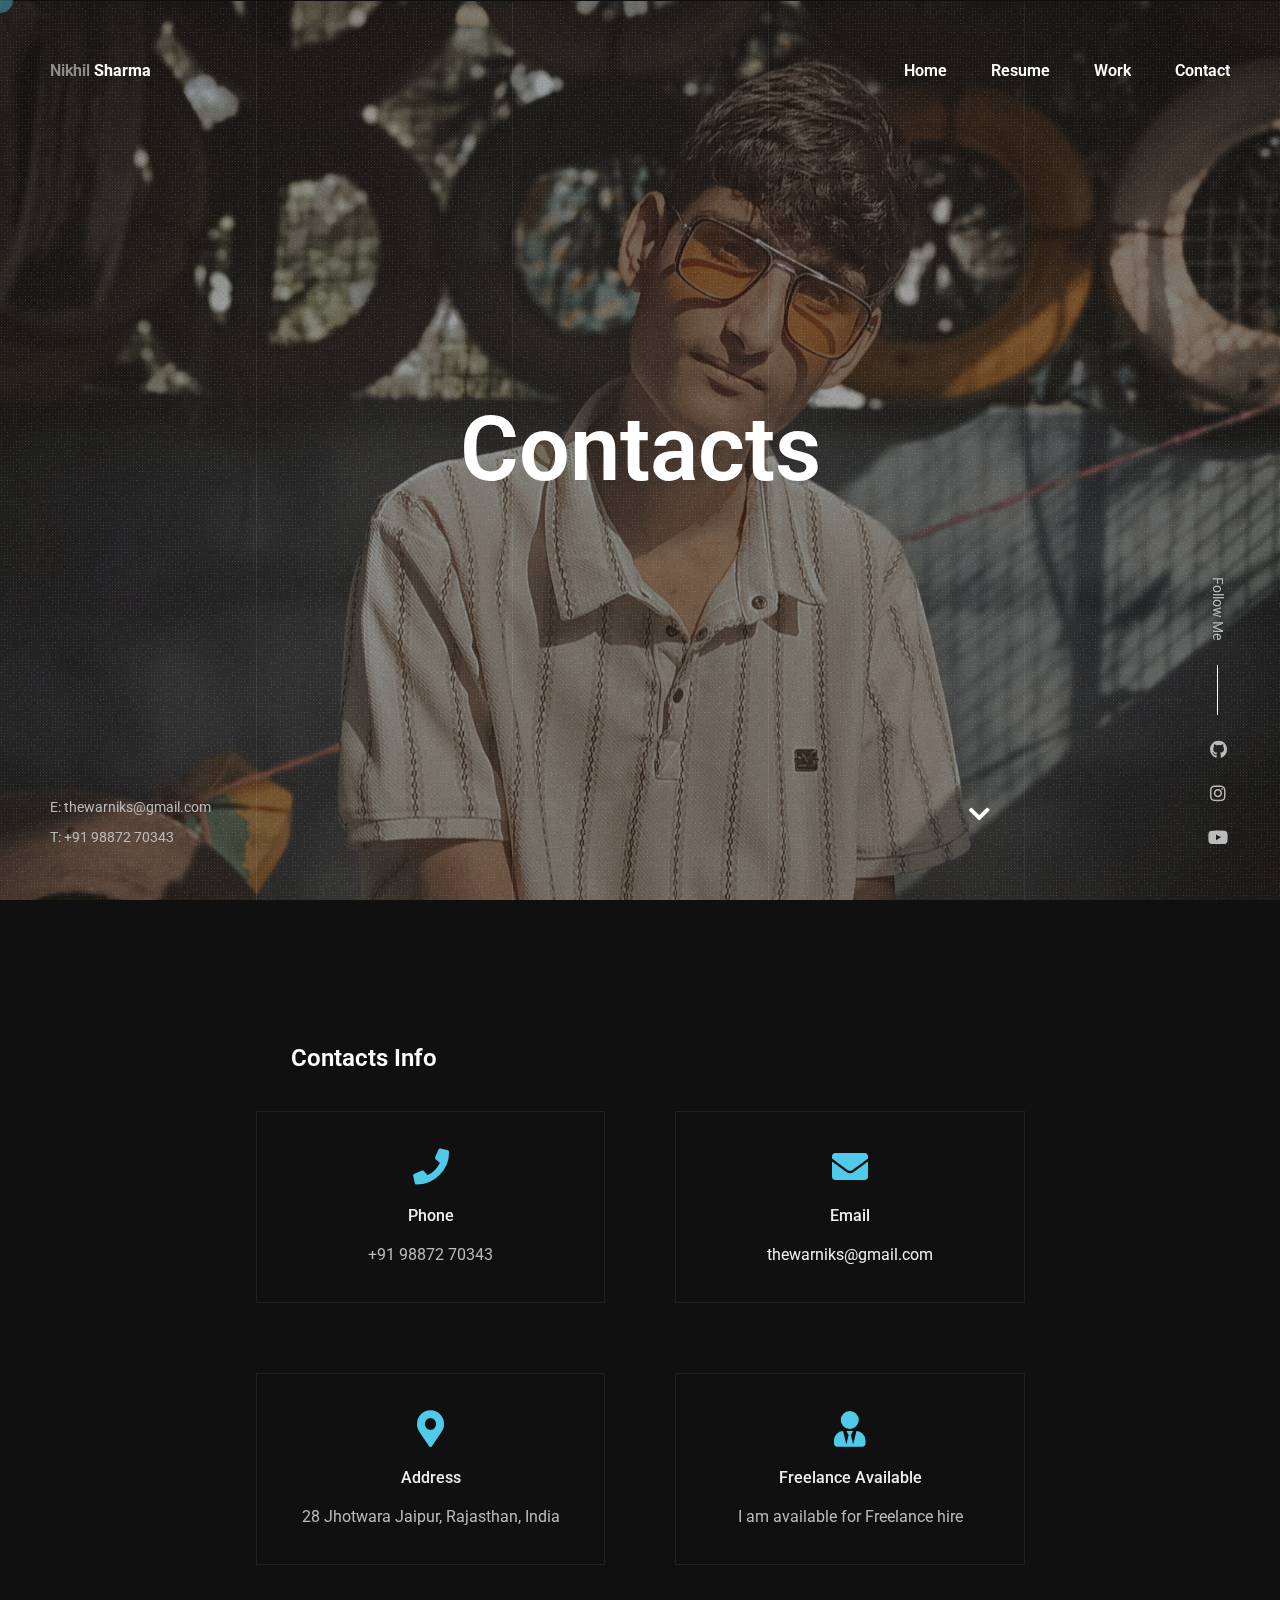
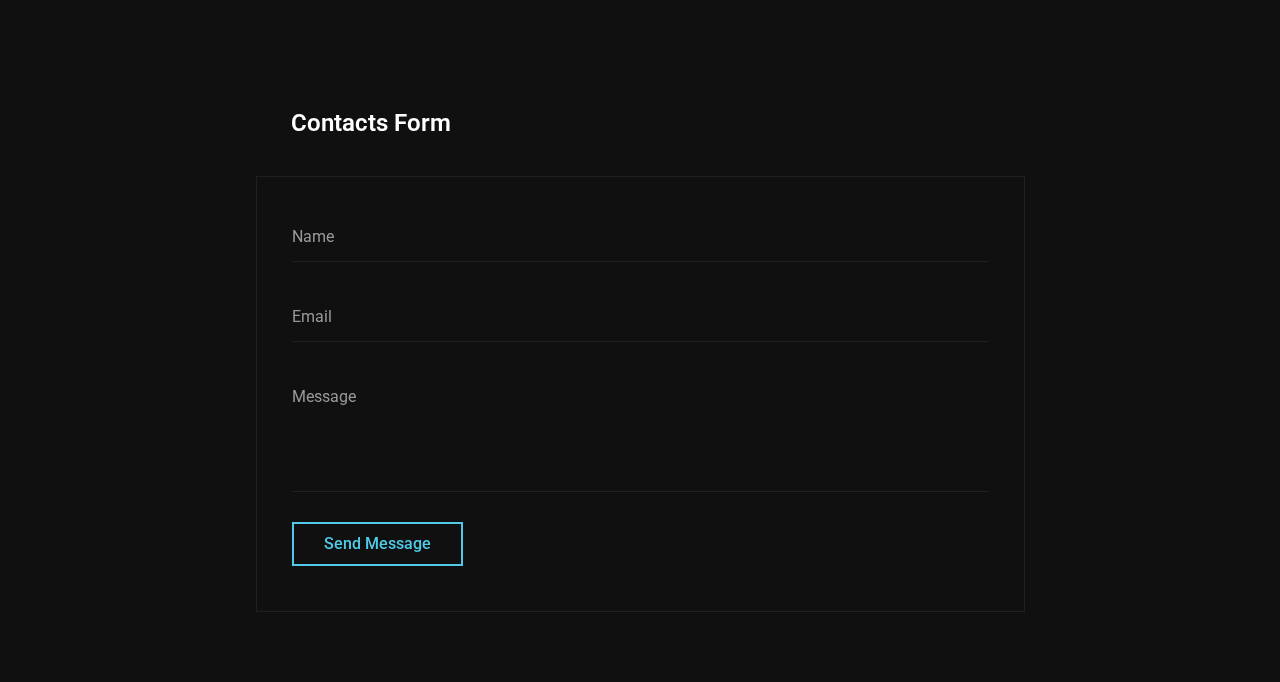
==== commit abd436d2: "Ad commit" ====
--- a/contacts_image.html
+++ b/contacts_image.html
@@ -6,9 +6,10 @@
 	<!-- Meta -->
 	<meta charset="UTF-8">
 	<meta name="viewport" content="width=device-width, initial-scale=1, maximum-scale=1" />
-	<meta name="description" content="CV & Resume Template" />
+	<meta name="description" content="CV & Resume" />
 	<meta name="keywords" content="vcard, resposnive, resume, personal, card, cv, cvio, portfolio" />
 	<meta name="author" content="beshleyua" />
+	<meta name="google-adsense-account" content="ca-pub-3268068375942456">
 
 	<!-- Title -->
 	<title>Nikhil - Portfolio</title>
